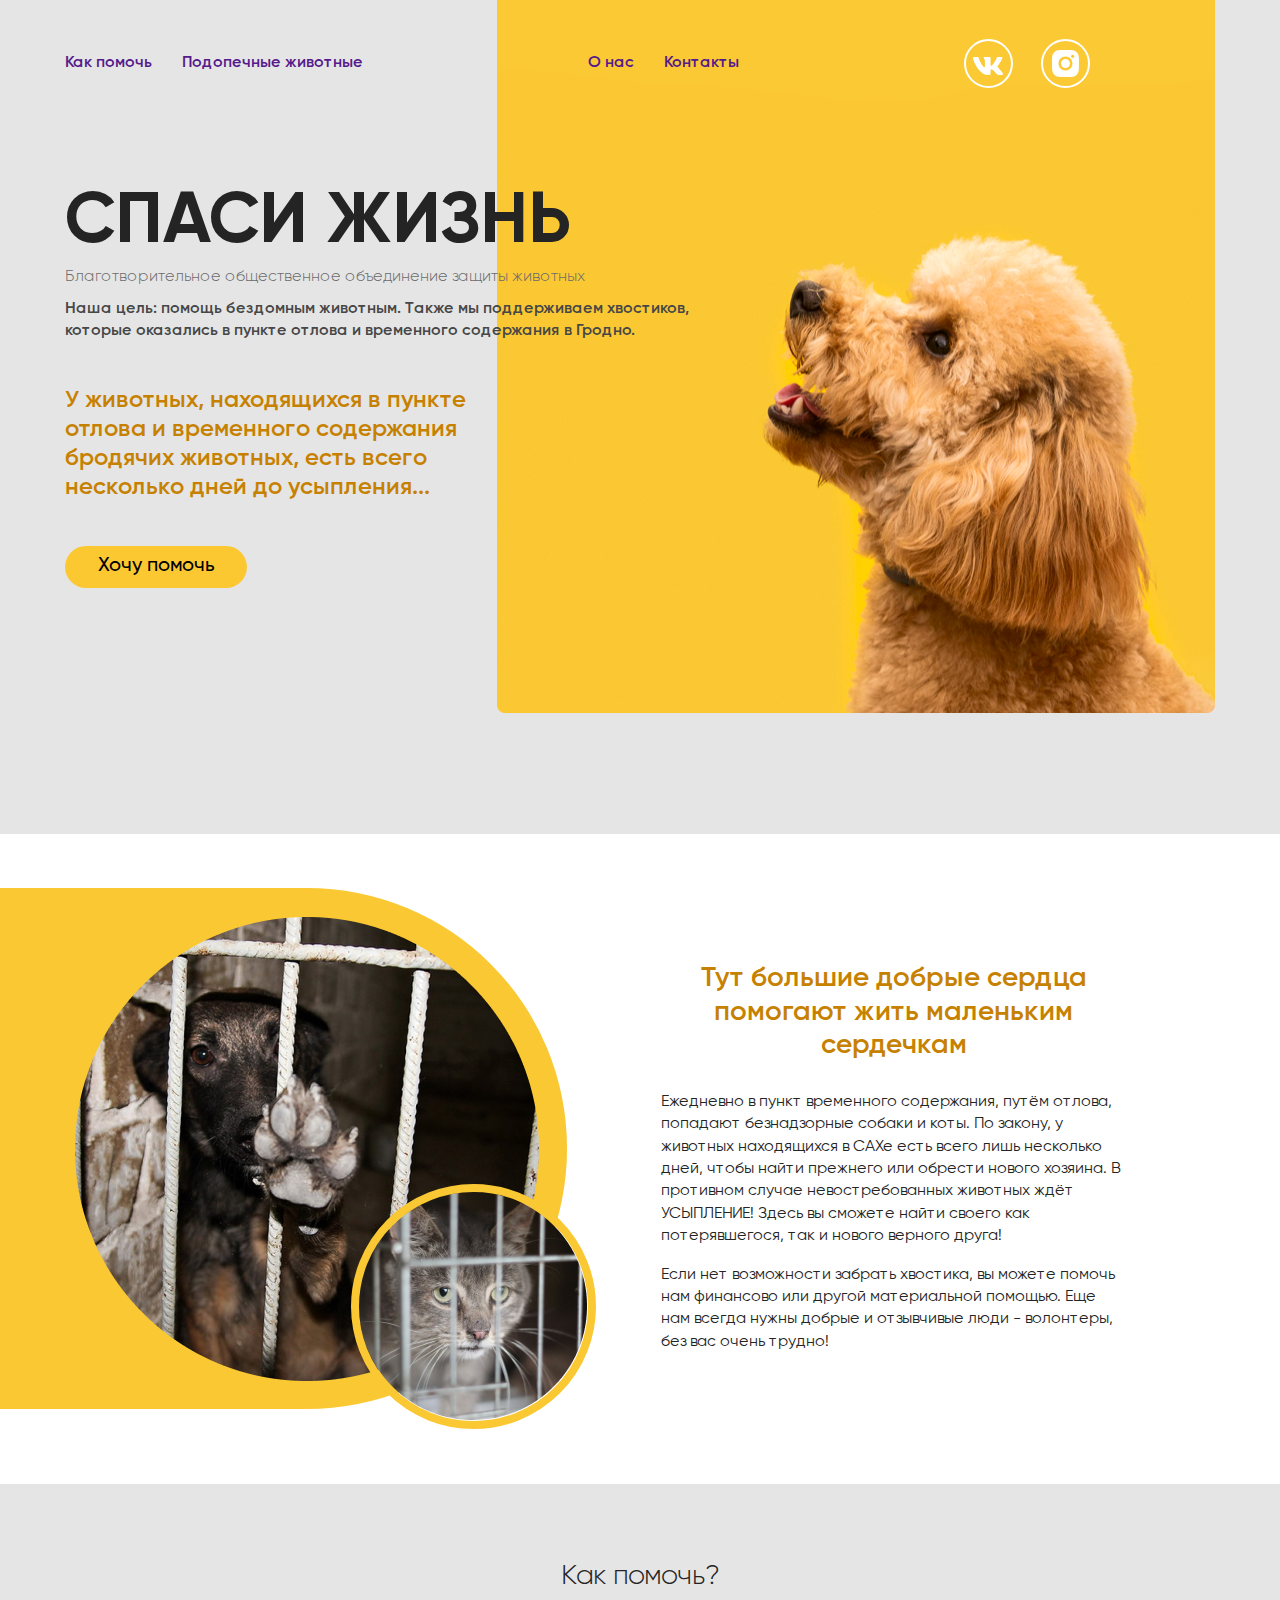
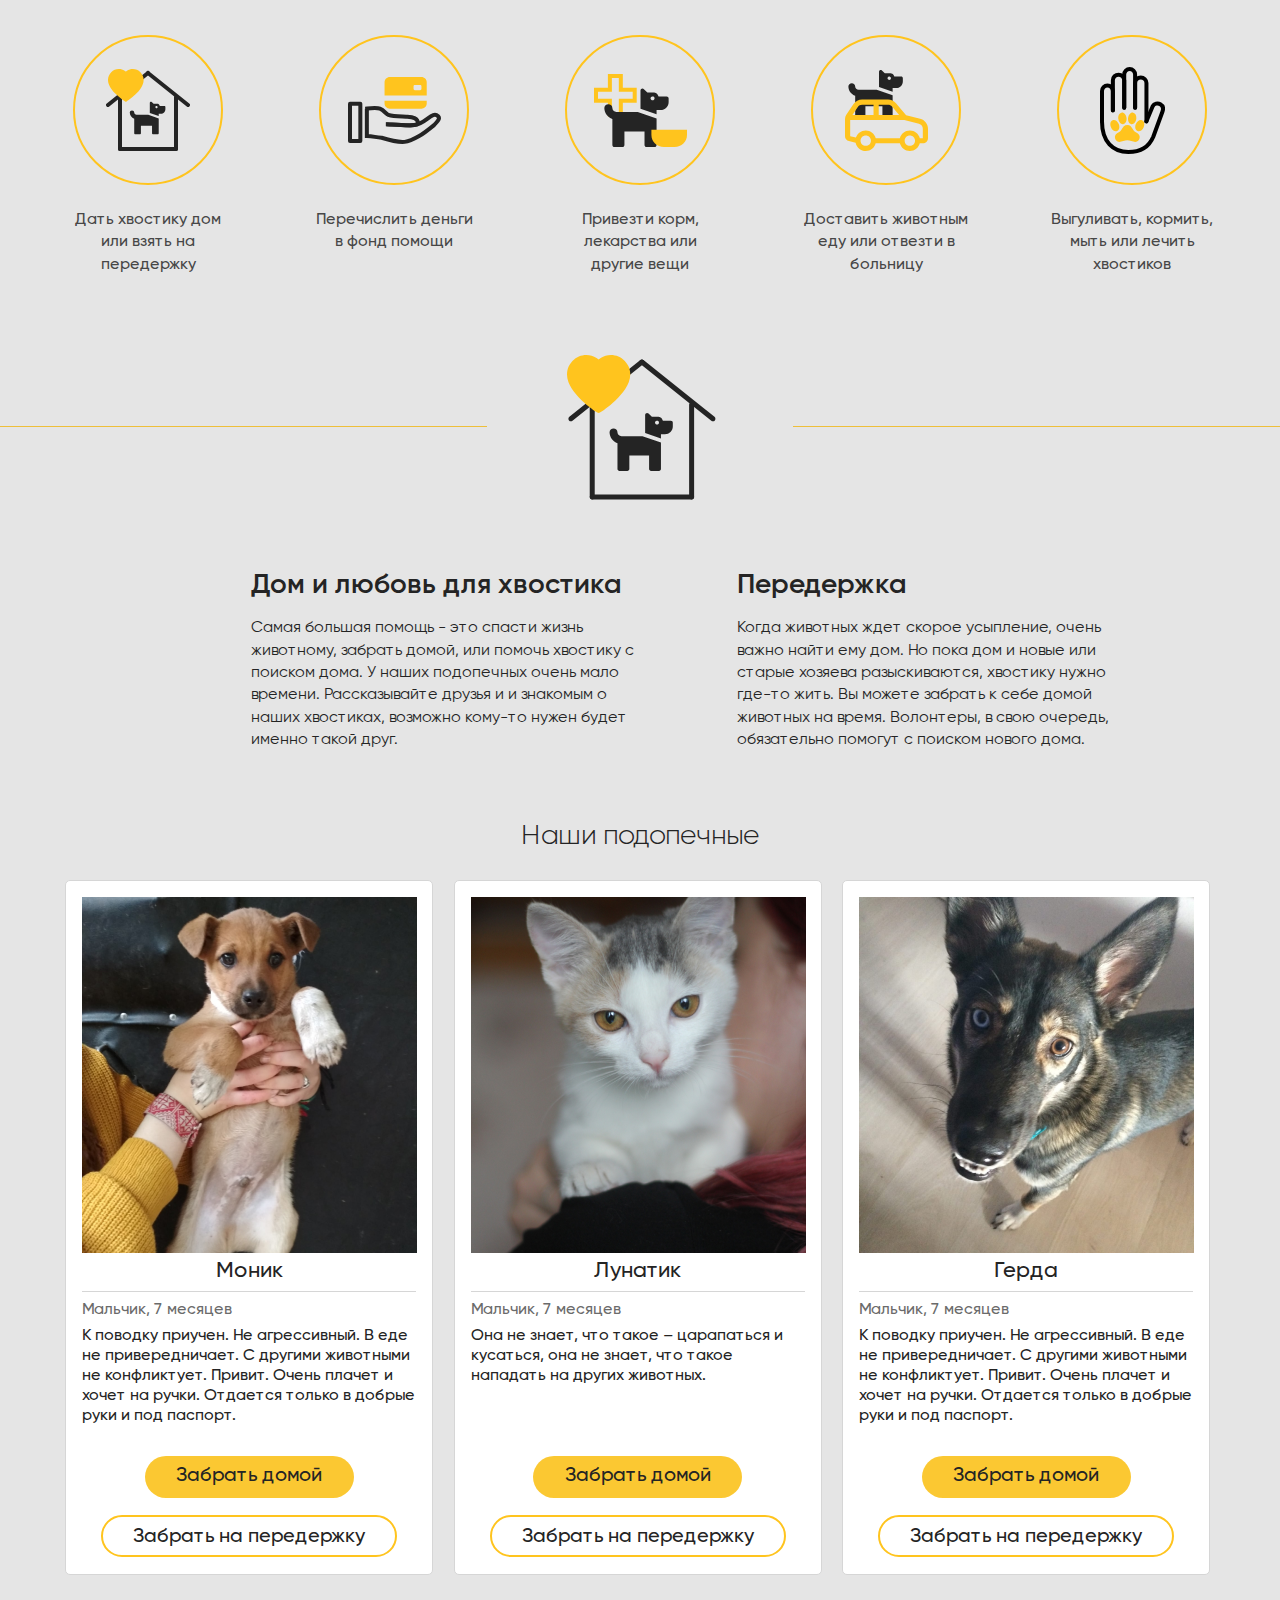
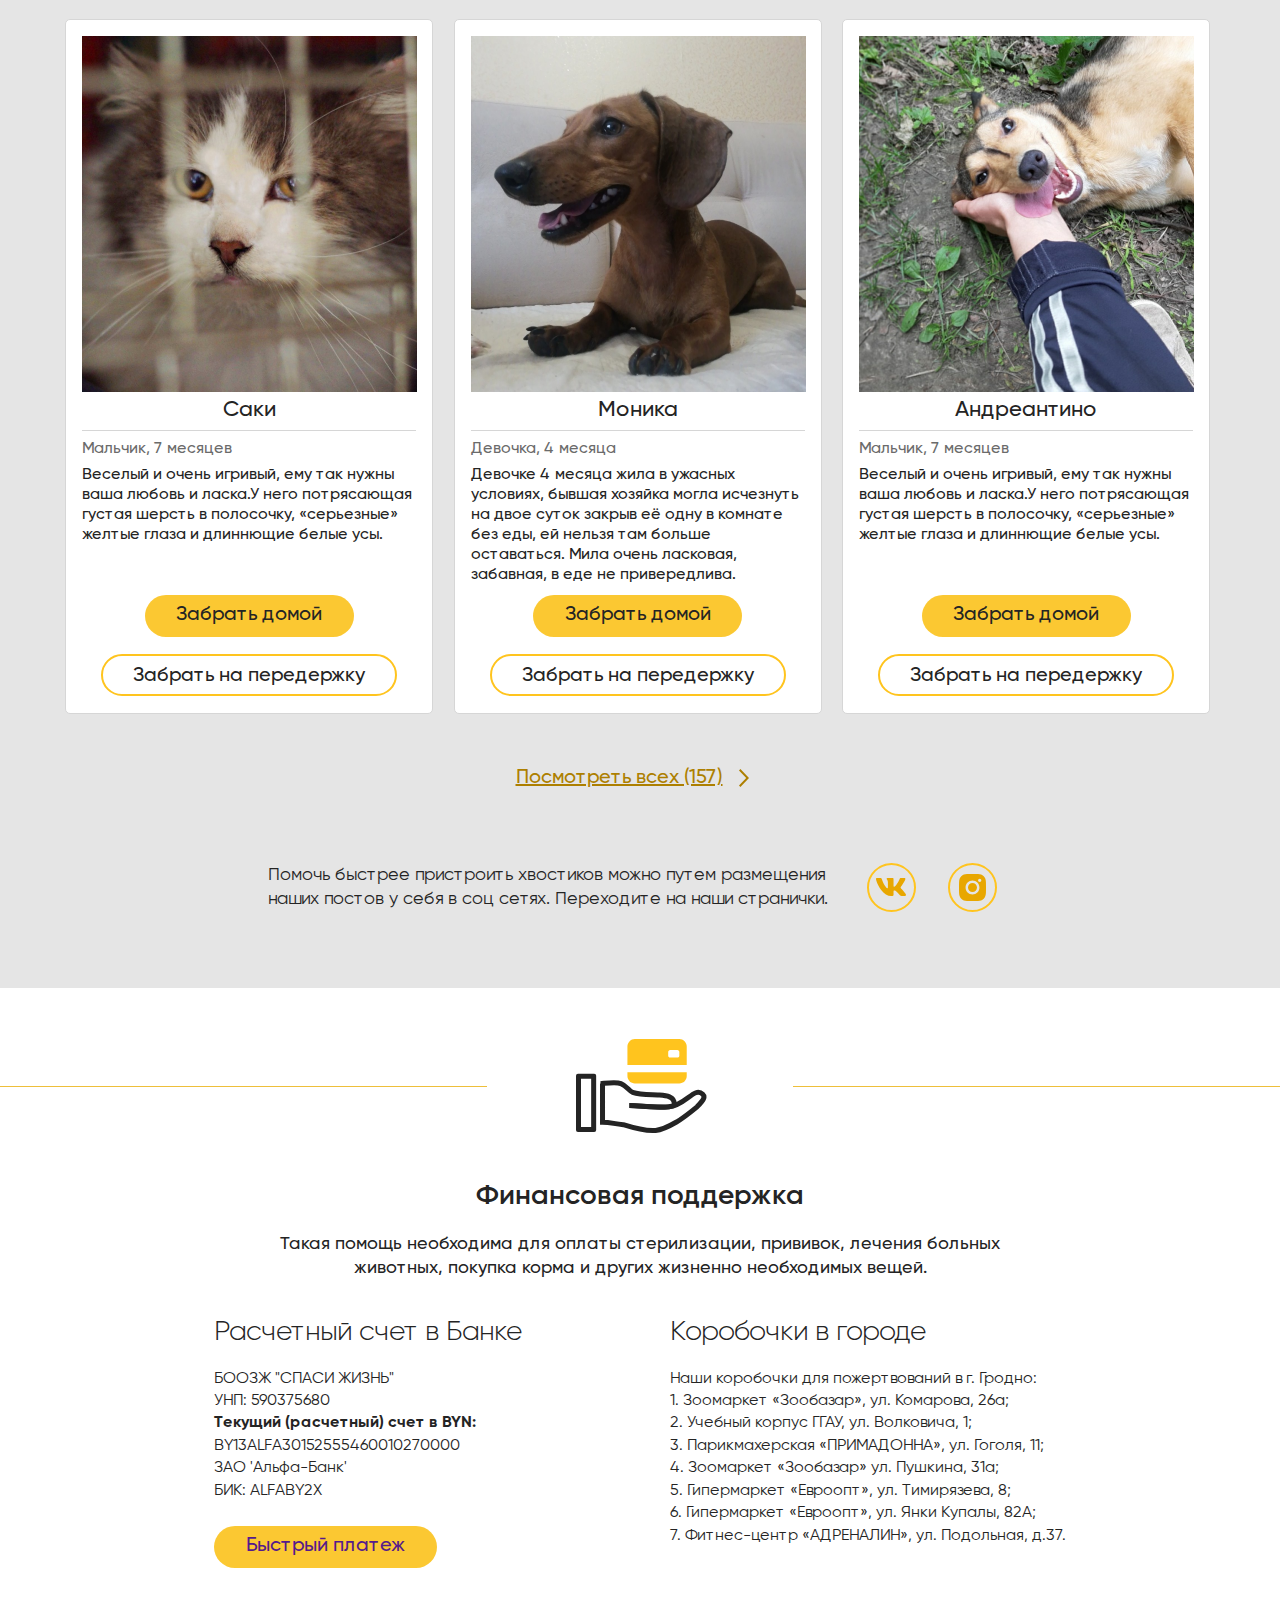
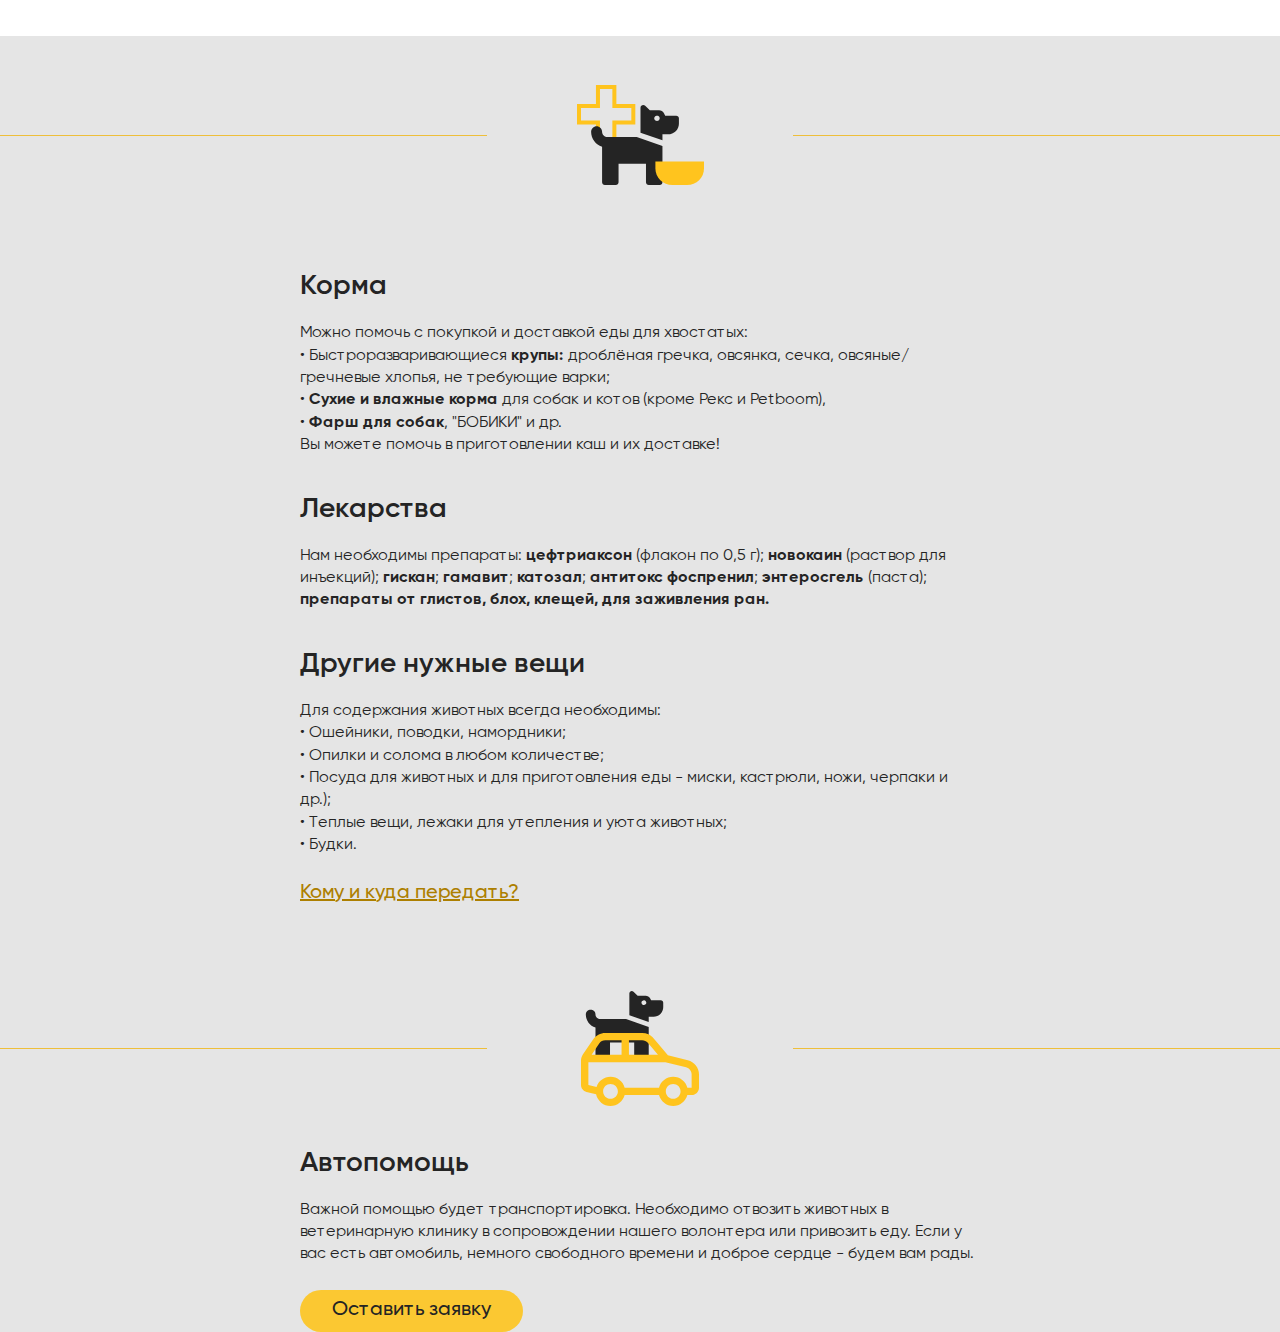
==== index.html @ abc6ea22 "add sections" ====
<!DOCTYPE html>
<html lang="en">

<head>
   <meta charset="UTF-8">
   <meta name="viewport" content="width=device-width">
   <title>document</title>
   <link rel="stylesheet" href="css/style.css">
</head>

<body>
   <div class="wrapper">
      <header class="header">
         <div class="container">
            <div class="header__body">
               <div class="header__burger">
                  <span></span>
               </div>
               <nav class="header__menu menu">
                  <ul class="menu__list">
                     <li class="menu__link"><a href="">Как помочь</a></li>
                     <li class="menu__link"><a href="">Подопечные животные</a></li>
                  </ul>
                  <ul class="menu__list-info">
                     <li class="menu__link"><a href="">О нас</a></li>
                     <li class="menu__link"><a href="">Контакты</a></li>
                  </ul>
                  <ul class="menu__list-icon">
                     <li><a class="menu__icon icon-vk" href="vk.com" alt=""><img src="img/header/vk.svg" alt=""></a>
                     </li>
                     <li><a class="menu__icon icon-in" href="instagram.com"><img src="img/header/instagram.svg"
                              alt=""></a>
                     </li>
                  </ul>
               </nav>
               <div class="header__title">СПАСИ ЖИЗНЬ</div>
               <h1>Благотворительное общественное объединение защиты животных</h1>
               <p class="header__text">Наша цель: помощь бездомным животным. Также мы поддерживаем хвостиков, которые
                  оказались в пункте отлова
                  и
                  временного содержания в Гродно. </p>
               <p class="header__text-yellow">У животных, находящихся в пункте отлова и временного содержания бродячих
                  животных, есть всего несколько
                  дней
                  до
                  усыпления...</p>
               <div class="header__button button__yellow">
                  <a href="" class="btn">Хочу помочь</a>
               </div>
            </div>
         </div>
      </header>
      <section class="description">

         <div class="discription__body">
            <div class="discription__animals">
               <div class="discription__animals-dog">
               </div>
               <div class="discription__animals-cat"></div>
            </div>
            <div class="discription__content">
               <p class="discription__title">Тут большие добрые сердца помогают жить маленьким сердечкам
               </p>
               <p class="discription__text">Ежедневно в пункт временного содержания, путём отлова, попадают безнадзорные
                  собаки и коты. По закону, у животных находящихся в САХе есть всего лишь несколько дней, чтобы найти
                  прежнего или обрести нового хозяина. В противном случае невостребованных животных ждёт УСЫПЛЕНИЕ!
                  Здесь вы сможете найти своего как потерявшегося, так и нового верного друга!
               </p>
               <br>
               <p class="discription__text">Если нет возможности забрать хвостика, вы можете помочь нам финансово или
                  другой материальной помощью. Еще нам всегда нужны добрые и отзывчивые люди - волонтеры, без вас очень
                  трудно!</p>

            </div>
         </div>
      </section>
      <section class="how-help">
         <div class="container">
            <div class="how-help__content">
               <span class="how-help__title">Как помочь?</span>
               <ul class="how-help__row">
                  <li class="how-help__item">
                     <div class="how-help__item-img">
                        <img src="img/how-help/Group1.svg" alt="">
                     </div>
                     <div class="how-help__item-text">Дать хвостику дом или взять на передержку</div>
                  </li>
                  <li class="how-help__item">
                     <div class="how-help__item-img">
                        <img src="img/how-help/Group2.svg" alt="">
                     </div>
                     <div class="how-help__item-text">Перечислить деньги в фонд помощи</div>
                  </li>
                  <li class="how-help__item">
                     <div class="how-help__item-img">
                        <img src="img/how-help/Group3.svg" alt="">
                     </div>
                     <div class="how-help__item-text">Привезти корм, лекарства или другие вещи</div>
                  </li>
                  <li class="how-help__item">
                     <div class="how-help__item-img">
                        <img src="img/how-help/Group4.svg" alt="">
                     </div>
                     <div class="how-help__item-text">Доставить животным еду или отвезти в больницу</div>
                  </li>
                  <li class="how-help__item">
                     <div class="how-help__item-img">
                        <img src="img/how-help/Group5.svg" alt="">
                     </div>
                     <div class="how-help__item-text">Выгуливать, кормить, мыть или лечить хвостиков</div>
                  </li>
               </ul>
            </div>
         </div>

      </section>
      <section class="give-home">
         <div class="give-home__title">
         </div>
         <div class="container">
            <div class="give-home__row">
               <div class="give-home__item">
                  <div class="give-home__item-title">Дом и любовь для хвостика</div>
                  <div class="give-home__item-text">Самая большая помощь - это спасти жизнь животному, забрать домой,
                     или помочь хвостику с поиском дома. У наших подопечных очень мало времени. Рассказывайте друзья и и
                     знакомым о наших хвостиках, возможно кому-то нужен будет именно такой друг.</div>
               </div>

               <div class="give-home__row">
                  <div class="give-home__item">
                     <div class="give-home__item-title">Передержка</div>
                     <div class="give-home__item-text">Когда животных ждет скорое усыпление, очень важно найти ему дом.
                        Но
                        пока дом и новые или старые хозяева разыскиваются, хвостику нужно где-то жить. Вы можете забрать
                        к
                        себе домой животных на время. Волонтеры, в свою очередь, обязательно помогут с поиском нового
                        дома.
                     </div>
                  </div>
               </div>
            </div>
            <div class="give-home__animals-title">Наши подопечные</div>
            <div class="animal">
               <div class="animal__card">
                  <div class="animal__card-wrapper">
                     <img src="img/animal/image15.png" alt="image_monik" class="animal__img">
                     <div class="animal__name">Моник</div>
                     <div class="animal__age">Мальчик, 7 месяцев</div>
                     <div class="animal__discription">К поводку приучен. Не агрессивный. В еде не привередничает. С
                        другими
                        животными не конфликтует. Привит. Очень плачет и хочет на ручки. Отдается только в добрые руки и
                        под паспорт.</div>
                     <div class="animal__button">
                        <a href="" class="animal__button-link">Забрать домой</a>
                     </div>
                     <div class="animal__button-2">
                        <a href="" class="animal__button-2-link">Забрать на передержку</a>
                     </div>
                  </div>
               </div>
               <div class="animal__card">
                  <div class="animal__card-wrapper">
                     <img src="img/animal/image16.png" alt="image_lunatik" class="animal__img">
                     <div class="animal__name">Лунатик</div>
                     <div class="animal__age">Мальчик, 7 месяцев</div>
                     <div class="animal__discription">Она не знает, что такое – царапаться и кусаться, она не знает, что
                        такое нападать на других животных.</div>
                     <div class="animal__button">
                        <a href="" class="animal__button-link">Забрать домой</a>
                     </div>
                     <div class="animal__button-2">
                        <a href="" class="animal__button-2-link">Забрать на передержку</a>
                     </div>
                  </div>
               </div>
               <div class="animal__card">
                  <div class="animal__card-wrapper">
                     <img src="img/animal/image17.png" alt="image_gerda" class="animal__img">
                     <div class="animal__name">Герда</div>
                     <div class="animal__age">Мальчик, 7 месяцев</div>
                     <div class="animal__discription">К поводку приучен. Не агрессивный. В еде не привередничает. С
                        другими
                        животными не конфликтует. Привит. Очень плачет и хочет на ручки. Отдается только в добрые руки и
                        под паспорт.</div>
                     <div class="animal__button">
                        <a href="" class="animal__button-link">Забрать домой</a>
                     </div>
                     <div class="animal__button-2">
                        <a href="" class="animal__button-2-link">Забрать на передержку</a>
                     </div>
                  </div>
               </div>
               <div class="animal__card">
                  <div class="animal__card-wrapper">
                     <img src="img/animal/image18.png" alt="image_saki" class="animal__img">
                     <div class="animal__name">Саки</div>
                     <div class="animal__age">Мальчик, 7 месяцев</div>
                     <div class="animal__discription">Веселый и очень игривый, ему так нужны ваша любовь и ласка.У него
                        потрясающая густая шерсть в полосочку, «серьезные» желтые глаза и длиннющие белые усы.</div>
                     <div class="animal__button">
                        <a href="" class="animal__button-link">Забрать домой</a>
                     </div>
                     <div class="animal__button-2">
                        <a href="" class="animal__button-2-link">Забрать на передержку</a>
                     </div>
                  </div>
               </div>
               <div class="animal__card">
                  <div class="animal__card-wrapper">
                     <img src="img/animal/image19.png" alt="image_monika" class="animal__img">
                     <div class="animal__name">Моника</div>
                     <div class="animal__age">Девочка, 4 месяца</div>
                     <div class="animal__discription">Девочке 4 месяца жила в ужасных условиях, бывшая хозяйка могла
                        исчезнуть на двое суток закрыв её одну в комнате без еды, ей нельзя там больше оставаться. Мила
                        очень ласковая, забавная, в еде не привередлива.</div>
                     <div class="animal__button">
                        <a href="" class="animal__button-link">Забрать домой</a>
                     </div>
                     <div class="animal__button-2">
                        <a href="" class="animal__button-2-link">Забрать на передержку</a>
                     </div>
                  </div>
               </div>
               <div class="animal__card">
                  <div class="animal__card-wrapper">
                     <img src="img/animal/image20.png" alt="image_adriatino" class="animal__img">
                     <div class="animal__name">Андреантино</div>
                     <div class="animal__age">Мальчик, 7 месяцев</div>
                     <div class="animal__discription">Веселый и очень игривый, ему так нужны ваша любовь и ласка.У него
                        потрясающая густая шерсть в полосочку, «серьезные» желтые глаза и длиннющие белые усы.</div>
                     <div class="animal__button">
                        <a href="" class="animal__button-link">Забрать домой</a>
                     </div>
                     <div class="animal__button-2">
                        <a href="" class="animal__button-2-link">Забрать на передержку</a>
                     </div>
                  </div>
               </div>
            </div>
            <a href="" class="give-home__show-all">Посмотреть всех (157)<img src="img/how-help/icon.svg" alt=""
                  class="give-home__swow-all__icon"></a>
            <div class="give-home__links">
               <p class="give-home__help-quickly">Помочь быстрее пристроить хвостиков можно путем размещения наших
                  постов у себя в соц сетях. Переходите на наши странички.</p>
               <ul class="give-home__list-links">
                  <li class="give-home__icon"><a href="vk.com" alt=""><img src="img/how-help/VectorVK.svg" alt=""></a>
                  </li>
                  <li class="give-home__icon"><a href="instagram.com"><img src="img/how-help/VectorIN.svg" alt=""></a>
                  </li>
               </ul>
            </div>

         </div>

      </section>
      <section class="moneyhelp">
         <div class="moneyhelp__image">
         </div>
         <div class="container">
            <p class="moneyhelp__title">Финансовая поддержка</p>
            <p class="moneyhelp__text"> Такая помощь необходима для оплаты стерилизации, прививок, лечения больных
               животных, покупка корма и других жизненно необходимых вещей.</p>
            <div class="money-help__row">
               <div class="moneyhelp__column column-money">
                  <p class="column-money__title">Расчетный счет в Банке</p>
                  <p class="column-money__text">БООЗЖ "СПАСИ ЖИЗНЬ"<br>
                     УНП: 590375680
                     <br><span>Текущий (расчетный) счет в BYN:</span>
                     <br>BY13ALFA30152555460010270000
                     <br> ЗАО 'Альфа-Банк'
                     <br>БИК: ALFABY2X
                  </p>
                  <a href="" class="column-money__button button__yellow-223 button__yellow">Быстрый платеж</a>
                  </p>
               </div>
               <div class="moneyhelp__column column-money">
                  <div class="column-money__title">Коробочки в городе</div>
                  <div class="column-money__text">Наши коробочки для пожертвований в г. Гродно:
                     <br>1. Зоомаркет «Зообазар», ул. Комарова, 26а;
                     <br>2. Учебный корпус ГГАУ, ул. Волковича, 1;
                     <br>3. Парикмахерская «ПРИМАДОННА», ул. Гоголя, 11;
                     <br>4. Зоомаркет «Зообазар» ул. Пушкина, 31а;
                     <br>5. Гипермаркет «Евроопт», ул. Тимирязева, 8;
                     <br>6. Гипермаркет «Евроопт», ул. Янки Купалы, 82А;
                     <br>7. Фитнес-центр «АДРЕНАЛИН», ул. Подольная, д.37.
                  </div>
               </div>
            </div>
         </div>
      </section>
      <section class="bring-eat">
         <div class="bring-eat__image"></div>
         <div class="container">
            <div class="bring-eat__body">
               <p class="bring-eat__title">Корма</p>
               <p class="bring-eat__text">Можно помочь с покупкой и доставкой еды для хвостатых:
                  <br>• Быстроразваривающиеся <span>крупы:</span> дроблёная гречка, овсянка, сечка, овсяные/гречневые
                  хлопья, не требующие варки;
                  <br>• <span>Сухие и влажные корма</span> для собак и котов (кроме Рекс и Petboom),
                  <br>• <span>Фарш для собак</span>, "БОБИКИ" и др.
                  <br>Вы можете помочь в приготовлении каш и их доставке!
               </p>
               <p class="bring-eat__title">Лекарства</p>
               <p class="bring-eat__text">Нам необходимы препараты: <span>цефтриаксон</span> (флакон по 0,5 г);
                  <span>новокаин</span> (раствор для инъекций); <span>гискан</span>; <span>гамавит</span>;
                  <span>катозал</span>; <span>антитокс фоспренил</span>; <span>энтеросгель</span> (паста);
                  <span>препараты
                     от глистов, блох, клещей, для заживления ран.</span>
               </p>
               <p class="bring-eat__title">Другие нужные вещи</p>
               <p class="bring-eat__text">Для содержания животных всегда необходимы:
                  <br>• Ошейники, поводки, намордники;
                  <br>• Опилки и солома в любом количестве;
                  <br>• Посуда для животных и для приготовления еды - миски, кастрюли, ножи, черпаки и др.);
                  <br>• Теплые вещи, лежаки для утепления и уюта животных;
                  <br>• Будки.
               </p>
               <a href="" class="bring-eat__link">Кому и куда передать?</a>

            </div>
         </div>
      </section>
      <section class="transport">
         <div class="transport__image"></div>
         <div class="container">
            <div class="transport__body">
               <div class="transport__title">Автопомощь</div>
               <div class="tansport__title">Важной помощью будет транспортировка. Необходимо отвозить животных в
                  ветеринарную клинику в сопровождении нашего волонтера или привозить еду. Если у вас есть автомобиль,
                  немного свободного времени и доброе сердце - будем вам рады.</div>
               <a class="transport__button button__yellow button__yellow-223">Оставить заявку</a>
            </div>
         </div>
      </section>
      <section class="volunteering">
         <div class="volunteering__image"></div>
         <div class="container">


         </div>
      </section>
   </div>


</body>

</html>
---- css/style.css ----
* {
  padding: 0;
  margin: 0;
  border: 0;
}

*,
*:before,
*:after {
  -webkit-box-sizing: border-box;
  box-sizing: border-box;
}

:focus,
:active {
  outline: none;
}

a:focus,
a:active {
  outline: none;
}

nav,
footer,
header,
aside {
  display: block;
}

html,
body {
  height: 100%;
  width: 100%;
  font-size: 100%;
  line-height: 1;
  font-size: 14px;
  -ms-text-size-adjust: 100%;
  -moz-text-size-adjust: 100%;
  -webkit-text-size-adjust: 100%;
}

input,
button,
textarea {
  font-family: inherit;
}

input::-ms-clear {
  display: none;
}

button {
  cursor: pointer;
}

button::-moz-focus-inner {
  padding: 0;
  border: 0;
}

a,
a:visited {
  text-decoration: none;
}

a:hover {
  text-decoration: none;
}

ul li {
  list-style: none;
}

img {
  vertical-align: top;
}

h1,
h2,
h3,
h4,
h5,
h6 {
  font-size: inherit;
  font-weight: 400;
}

/*--------------------*/
@font-face {
  font-family: "Gilroy";
  src: url("../fonts/Gilroy-Light.eot");
  src: local("Gilroy Light"), local("Gilroy-Light"), url("../fonts/Gilroy-Light.eot?#iefix") format("embedded-opentype"), url("../fonts/Gilroy-Light.woff2") format("woff2"), url("../fonts/Gilroy-Light.woff") format("woff"), url("../fonts/Gilroy-Light.ttf") format("truetype");
  font-weight: 300;
  font-style: normal;
}

@font-face {
  font-family: "Gilroy";
  src: url("../fonts/Gilroy-Regular.eot");
  src: local("Gilroy Regular"), local("Gilroy-Regular"), url("../fonts/Gilroy-Regular.eot?#iefix") format("embedded-opentype"), url("../fonts/Gilroy-Regular.woff2") format("woff2"), url("../fonts/Gilroy-Regular.woff") format("woff"), url("../fonts/Gilroy-Regular.ttf") format("truetype");
  font-weight: normal;
  font-style: normal;
}

@font-face {
  font-family: "Gilroy";
  src: url("../fonts/Gilroy-Medium.eot");
  src: local("Gilroy Medium"), local("Gilroy-Medium"), url("../fonts/Gilroy-Medium.eot?#iefix") format("embedded-opentype"), url("../fonts/Gilroy-Medium.woff2") format("woff2"), url("../fonts/Gilroy-Medium.woff") format("woff"), url("../fonts/Gilroy-Medium.ttf") format("truetype");
  font-weight: 500;
  font-style: normal;
}

@font-face {
  font-family: "Gilroy";
  src: url("../fonts/Gilroy-Semibold.eot");
  src: local("Gilroy Semibold"), local("Gilroy-Semibold"), url("../fonts/Gilroy-Semibold.eot?#iefix") format("embedded-opentype"), url("../fonts/Gilroy-Semibold.woff2") format("woff2"), url("../fonts/Gilroy-Semibold.woff") format("woff"), url("../fonts/Gilroy-Semibold.ttf") format("truetype");
  font-weight: 600;
  font-style: normal;
}

@font-face {
  font-family: "Gilroy";
  src: url("../fonts/Gilroy-Bold.eot");
  src: local("Gilroy Bold"), local("Gilroy-Bold"), url("../fonts/Gilroy-Bold.eot?#iefix") format("embedded-opentype"), url("../fonts/Gilroy-Bold.woff2") format("woff2"), url("../fonts/Gilroy-Bold.woff") format("woff"), url("../fonts/Gilroy-Bold.ttf") format("truetype");
  font-weight: bold;
  font-style: normal;
}

/*-------*/
body {
  font-family: "Gilroy";
  font-weight: normal;
  font-style: normal;
  color: #242424;
  font-size: 16px;
}

.wrapper {
  max-width: 1920px;
  margin: 0 auto;
}

.header {
  background: #e5e5e5;
}

.header__body {
  background: url(../img/header/dog.png) top right no-repeat;
  min-height: 834px;
}

.container {
  max-width: 1150px;
  margin: 0 auto;
}

.header__menu {
  display: -webkit-box;
  display: -ms-flexbox;
  display: flex;
  -webkit-box-pack: justify;
      -ms-flex-pack: justify;
          justify-content: space-between;
  font-weight: 600;
  font-size: 16px;
  line-height: 19px;
}

.menu__list {
  display: -webkit-box;
  display: -ms-flexbox;
  display: flex;
}

.menu__link {
  margin: 54px 30px 0 0;
}

.menu__list-info {
  display: -webkit-box;
  display: -ms-flexbox;
  display: flex;
}

.menu__list-icon {
  display: -webkit-box;
  display: -ms-flexbox;
  display: flex;
  margin: 0 97px 0 0;
}

.menu__icon {
  display: block;
  width: 49px;
  height: 49px;
  border: 2px solid #fff;
  border-radius: 50%;
  margin: 39px 28px 0 0;
  position: relative;
}

.icon-vk img {
  position: absolute;
  bottom: 11px;
  right: 8px;
}

.icon-in img {
  position: absolute;
  bottom: 9px;
  left: 9px;
}

.header__title {
  font-weight: bold;
  font-size: 72px;
  line-height: 87px;
  margin: 91px 0 2px 0;
}

.button__yellow {
  background: #fbc832;
  border-radius: 58px;
  width: 182px;
  height: 42px;
  text-align: center;
}

.btn {
  font-weight: 500;
  font-size: 20px;
  line-height: 40px;
  color: #000;
}

.header__icon {
  border-radius: 50%;
  border: 2px solid #ffffff;
  display: block;
}

h1 {
  color: #6b6b6b;
  font-weight: 300;
  font-size: 16px;
  line-height: 18px;
}

.header__text {
  margin: 12px 0 0 0;
  font-weight: 600;
  color: #474747;
  line-height: 140%;
  max-width: 659px;
}

.header__text-yellow {
  margin: 43px 0 44px 0;
  font-weight: 600;
  font-size: 24px;
  line-height: 29px;
  color: #c78100;
  max-width: 428px;
}

.discription__body {
  display: -webkit-box;
  display: -ms-flexbox;
  display: flex;
}

.discription__animals {
  background: #fac832;
  height: 521px;
  width: 44.27%;
  border-radius: 0 260px 260px 0;
  position: relative;
  margin: 54px 0 75px 0;
}

.discription__animals-dog {
  width: 100%;
  height: 100%;
  background: url(../img/discription/Ellipse.png) center right no-repeat;
  position: relative;
  right: 28px;
}

.discription__animals-cat {
  width: 245px;
  height: 245px;
  border-radius: 50%;
  border: #fac832 solid 8px;
  background: url(../img/discription/Ellipse39.png) no-repeat;
  position: absolute;
  bottom: -20px;
  right: -29px;
}

.discription__content {
  width: 466px;
  margin: 0 0 0 94px;
  -webkit-box-sizing: border-box;
          box-sizing: border-box;
}

.discription__title {
  margin: 128px 0 28px 0;
  font-weight: 600;
  font-size: 28px;
  line-height: 120%;
  color: #c78100;
  text-align: center;
}

.discription__text {
  line-height: 140%;
}

.how-help {
  background: #e5e5e5;
}

.how-help__content {
  text-align: center;
}

.how-help__title {
  display: block;
  padding: 80px 0 47px 0;
  font-weight: 300;
  font-size: 28px;
  line-height: 24px;
}

.how-help__row {
  display: -webkit-box;
  display: -ms-flexbox;
  display: flex;
  -webkit-box-pack: justify;
      -ms-flex-pack: justify;
          justify-content: space-between;
  padding: 0 0 79px 0;
}

.how-help__item-img {
  border: 2px solid #ffc41e;
  width: 150px;
  height: 150px;
  border-radius: 50%;
  display: -webkit-box;
  display: -ms-flexbox;
  display: flex;
  -webkit-box-align: center;
      -ms-flex-align: center;
          align-items: center;
  -webkit-box-pack: center;
      -ms-flex-pack: center;
          justify-content: center;
  margin: 0 auto;
}

.how-help__item-text {
  width: 166px;
  font-weight: 500;
  font-size: 16px;
  line-height: 140%;
  text-align: center;
  color: #474747;
  margin: 24px 0 0 0;
}

.give-home {
  background: #e5e5e5;
}

.give-home__title {
  background: url(../img/home/Frame61.svg) top center no-repeat;
  margin: 0 auto;
  min-height: 150px;
}

.give-home__row {
  display: -webkit-box;
  display: -ms-flexbox;
  display: flex;
  -webkit-box-pack: center;
      -ms-flex-pack: center;
          justify-content: center;
}

.give-home__item {
  width: 389px;
  margin: 0 0 0 97px;
}

.give-home__item-title {
  font-weight: 600;
  font-size: 28px;
  line-height: 24px;
  margin: 68px 0 20px 0;
}

.give-home__item-text {
  font-size: 16px;
  line-height: 140%;
}

.give-home__animals-title {
  font-weight: 300;
  font-size: 28px;
  line-height: 24px;
  -webkit-box-align: center;
      -ms-flex-align: center;
          align-items: center;
  text-align: center;
  margin: 72px 0 32px 0;
}

.animal__card {
  width: 368px;
  height: 695px;
  background: #fff;
  border-radius: 5px;
  border: 1px solid #d6d6d6;
  margin: 0 0 44px 0;
}

.animal__card-wrapper {
  margin: 16px;
}

.animal__name {
  font-weight: 500;
  font-size: 22px;
  line-height: 20px;
  padding: 8px 0 10px 0;
  -webkit-box-align: center;
      -ms-flex-align: center;
          align-items: center;
  text-align: center;
  border-bottom: 1px solid #d6d6d6;
}

.animal__age {
  font-weight: 500;
  line-height: 20px;
  color: #6b6b6b;
  padding: 8px 0 6px 0;
}

.animal__discription {
  font-weight: 500;
  line-height: 20px;
  height: 130px;
}

.animal__button {
  width: 209px;
  height: 42px;
  background: #fbc832;
  border-radius: 58px;
  text-align: center;
  margin: 0 auto;
}

.animal__button-link {
  font-weight: 500;
  font-size: 20px;
  line-height: 40px;
  color: #242424;
}

.animal__button-2 {
  margin: 17px auto 0;
  width: 296px;
  height: 42px;
  border: 2px solid #ffc41e;
  border-radius: 58px;
  text-align: center;
}

.animal__button-2-link {
  font-weight: 500;
  font-size: 20px;
  line-height: 40px;
  color: #242424;
}

.animal {
  display: -webkit-box;
  display: -ms-flexbox;
  display: flex;
  -ms-flex-wrap: wrap;
      flex-wrap: wrap;
  max-width: 1145px;
  -webkit-box-pack: justify;
      -ms-flex-pack: justify;
          justify-content: space-between;
}

.give-home__show-all {
  display: block;
  font-weight: 500;
  font-size: 20px;
  line-height: 40px;
  color: #ad7f00;
  -webkit-box-align: center;
      -ms-flex-align: center;
          align-items: center;
  -webkit-text-decoration-line: underline;
          text-decoration-line: underline;
  align-items: center;
  text-align: center;
}

.give-home__swow-all__icon {
  padding: 11px 16px 0;
}

.give-home__links {
  padding: 65px 0 76px 0;
  display: -webkit-box;
  display: -ms-flexbox;
  display: flex;
  -webkit-box-pack: center;
      -ms-flex-pack: center;
          justify-content: center;
}

.give-home__help-quickly {
  font-size: 18px;
  line-height: 24px;
  max-width: 583px;
}

.give-home__list-links {
  display: -webkit-box;
  display: -ms-flexbox;
  display: flex;
}

.give-home__icon {
  border: 2px solid #ffc41e;
  -webkit-box-sizing: border-box;
          box-sizing: border-box;
  border-radius: 50%;
  width: 49px;
  height: 49px;
  display: -webkit-box;
  display: -ms-flexbox;
  display: flex;
  -webkit-box-pack: center;
      -ms-flex-pack: center;
          justify-content: center;
  -webkit-box-align: center;
      -ms-flex-align: center;
          align-items: center;
  margin: 0 16px;
}

.moneyhelp__image {
  background: url(../img/manihelp/headicon.svg) center no-repeat;
  margin: 0 auto;
  min-height: 196px;
}

.moneyhelp__title {
  font-style: normal;
  font-weight: 600;
  font-size: 28px;
  line-height: 24px;
  -webkit-box-align: center;
      -ms-flex-align: center;
          align-items: center;
  text-align: center;
}

.moneyhelp__text {
  margin: 0 auto;
  padding: 24px 0 40px 0;
  font-weight: 500;
  font-size: 18px;
  line-height: 24px;
  max-width: 758px;
  -webkit-box-align: center;
      -ms-flex-align: center;
          align-items: center;
  text-align: center;
}

.money-help__row {
  display: -webkit-box;
  display: -ms-flexbox;
  display: flex;
  -webkit-box-pack: space-evenly;
      -ms-flex-pack: space-evenly;
          justify-content: space-evenly;
  padding: 0 0 68px 0;
}

.column-money__title {
  font-weight: 300;
  font-size: 28px;
  line-height: 24px;
  padding: 0 0 24px 0;
}

.column-money__text {
  font-size: 16px;
  line-height: 140%;
}

.column-money__text span {
  font-weight: 700;
}

.column-money__button {
  margin: 24px 0 0 0;
}

.button__yellow-223 {
  width: 223px;
  height: 42px;
  display: inline-block;
  font-weight: 500;
  font-size: 20px;
  line-height: 40px;
}

.bring-eat {
  background: #e5e5e5;
}

.bring-eat__body {
  margin: 0 auto;
  max-width: 680px;
}

.bring-eat__image {
  height: 198px;
  background: url(../img/bring-eat/Frame89.svg) center no-repeat;
}

.bring-eat__title {
  font-weight: 600;
  font-size: 28px;
  line-height: 24px;
  margin: 40px 0 0 0;
}

.bring-eat__text {
  font-size: 16px;
  line-height: 140%;
  padding: 24px 0 0 0;
}

.bring-eat__text span {
  font-weight: 700;
}

.bring-eat__link {
  margin: 16px 0 32px 0;
  font-weight: 500;
  font-size: 20px;
  line-height: 40px;
  text-decoration: underline;
  color: #ad7f00;
  display: inline-block;
}

.transport {
  background: #e5e5e5;
}

.transport__image {
  height: 206px;
  margin: 0 auto;
  background: url(../img/transport/Group27.svg) center no-repeat;
}

.transport__body {
  max-width: 680px;
  margin: 0 auto;
}

.transport__title {
  font-weight: 600;
  font-size: 28px;
  line-height: 24px;
}

.tansport__title {
  font-size: 16px;
  line-height: 140%;
  margin: 24px 0;
}
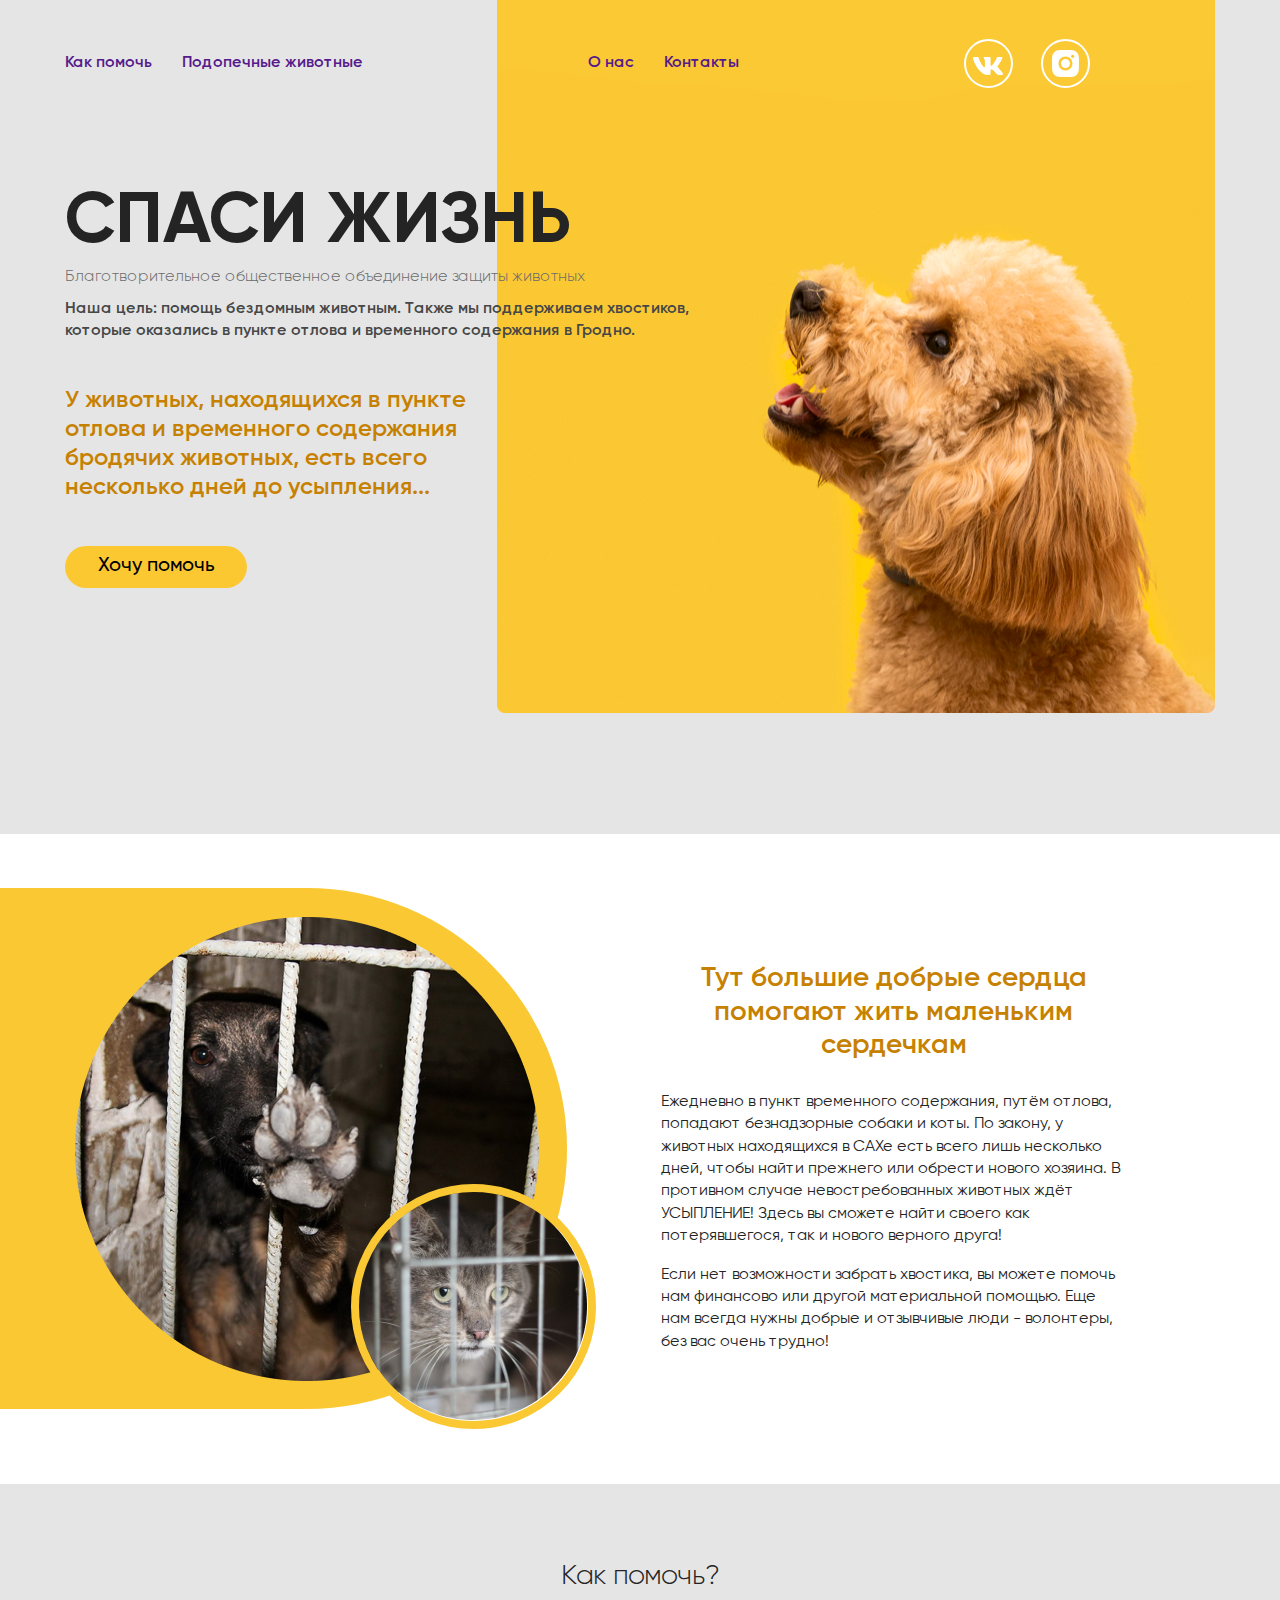
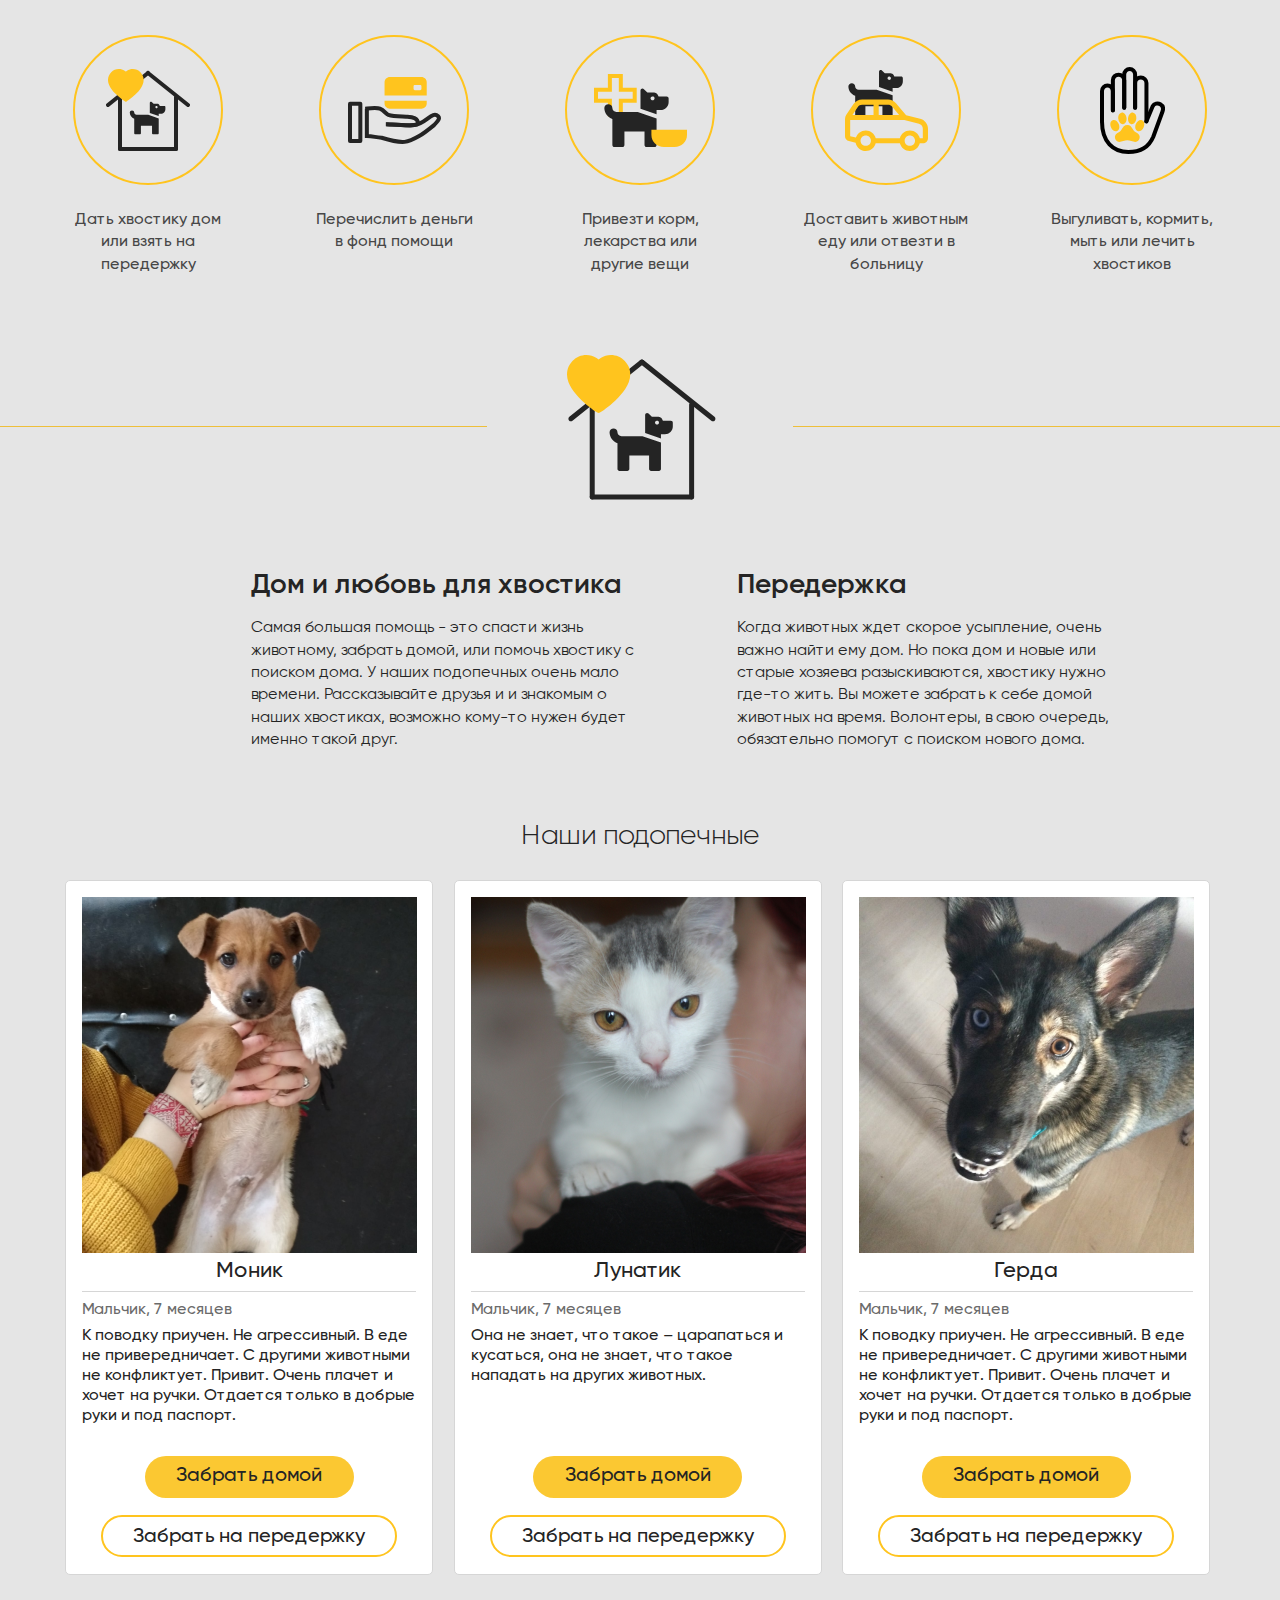
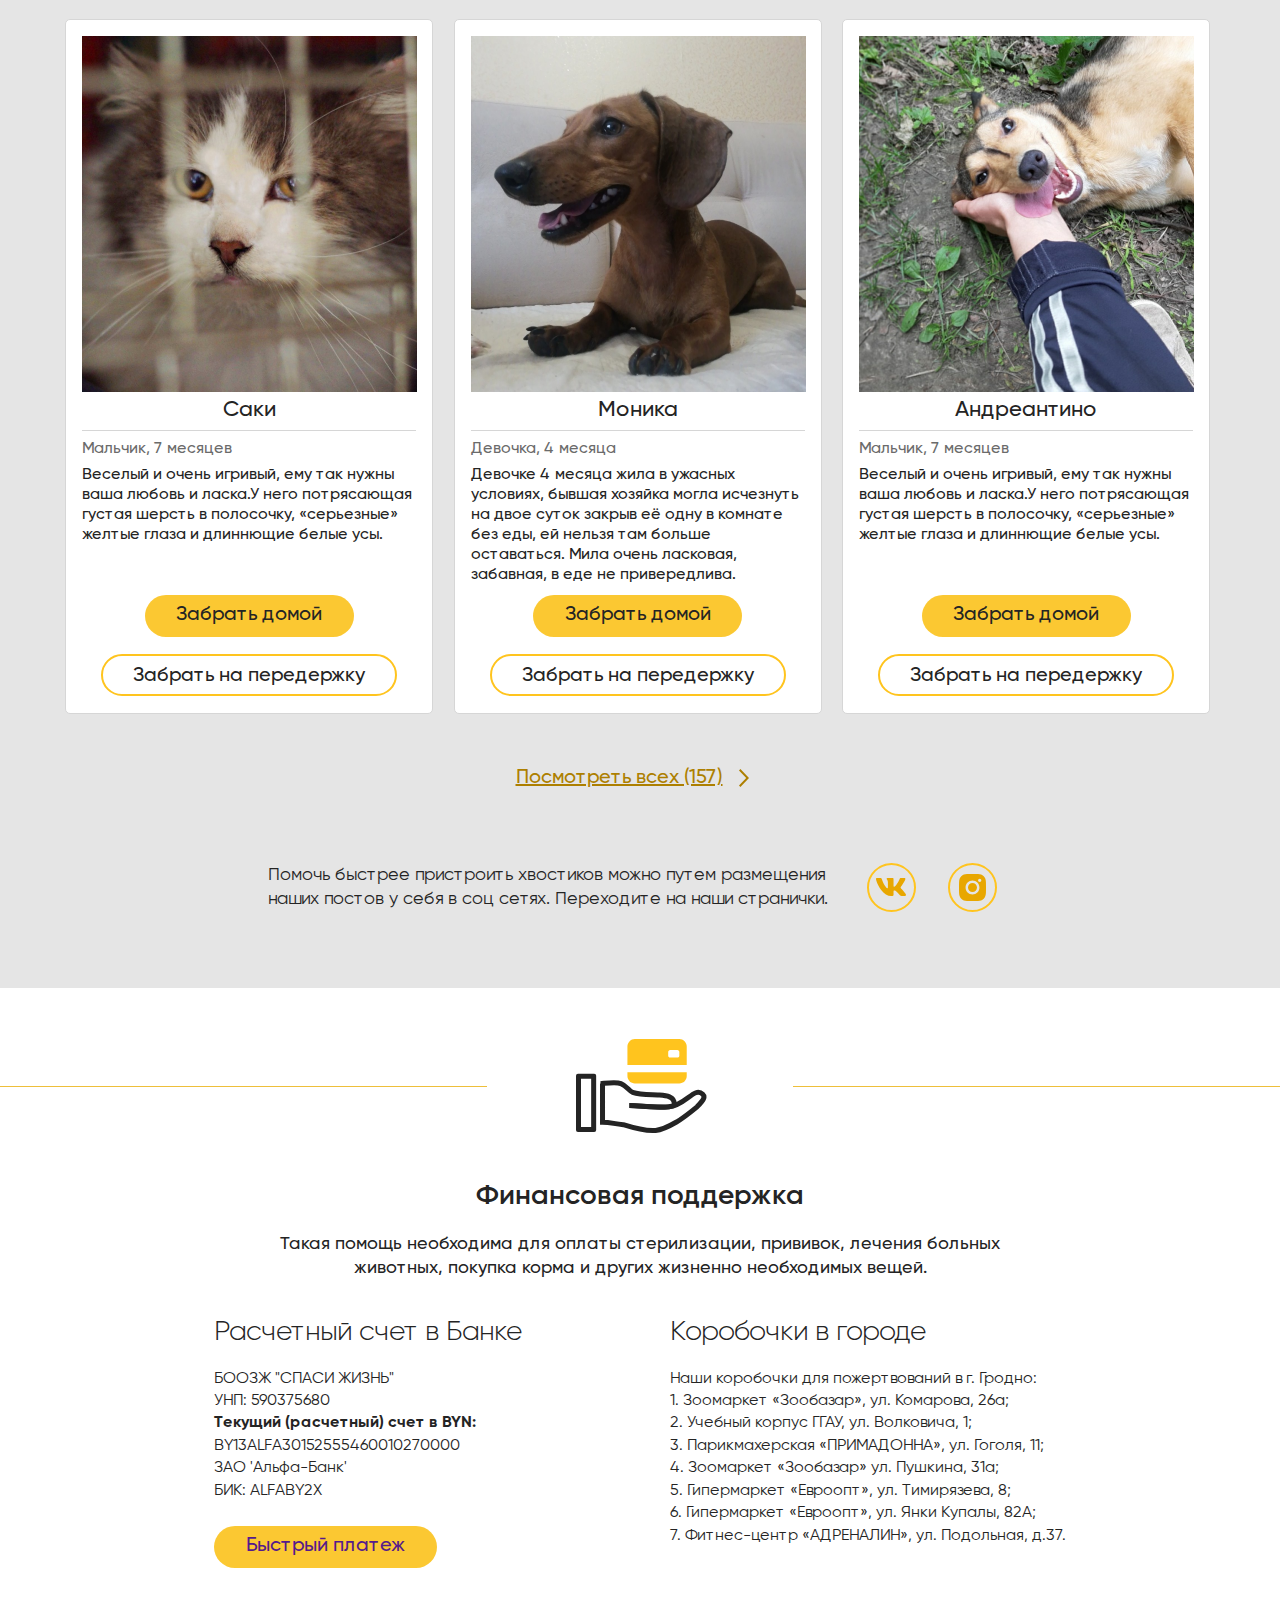
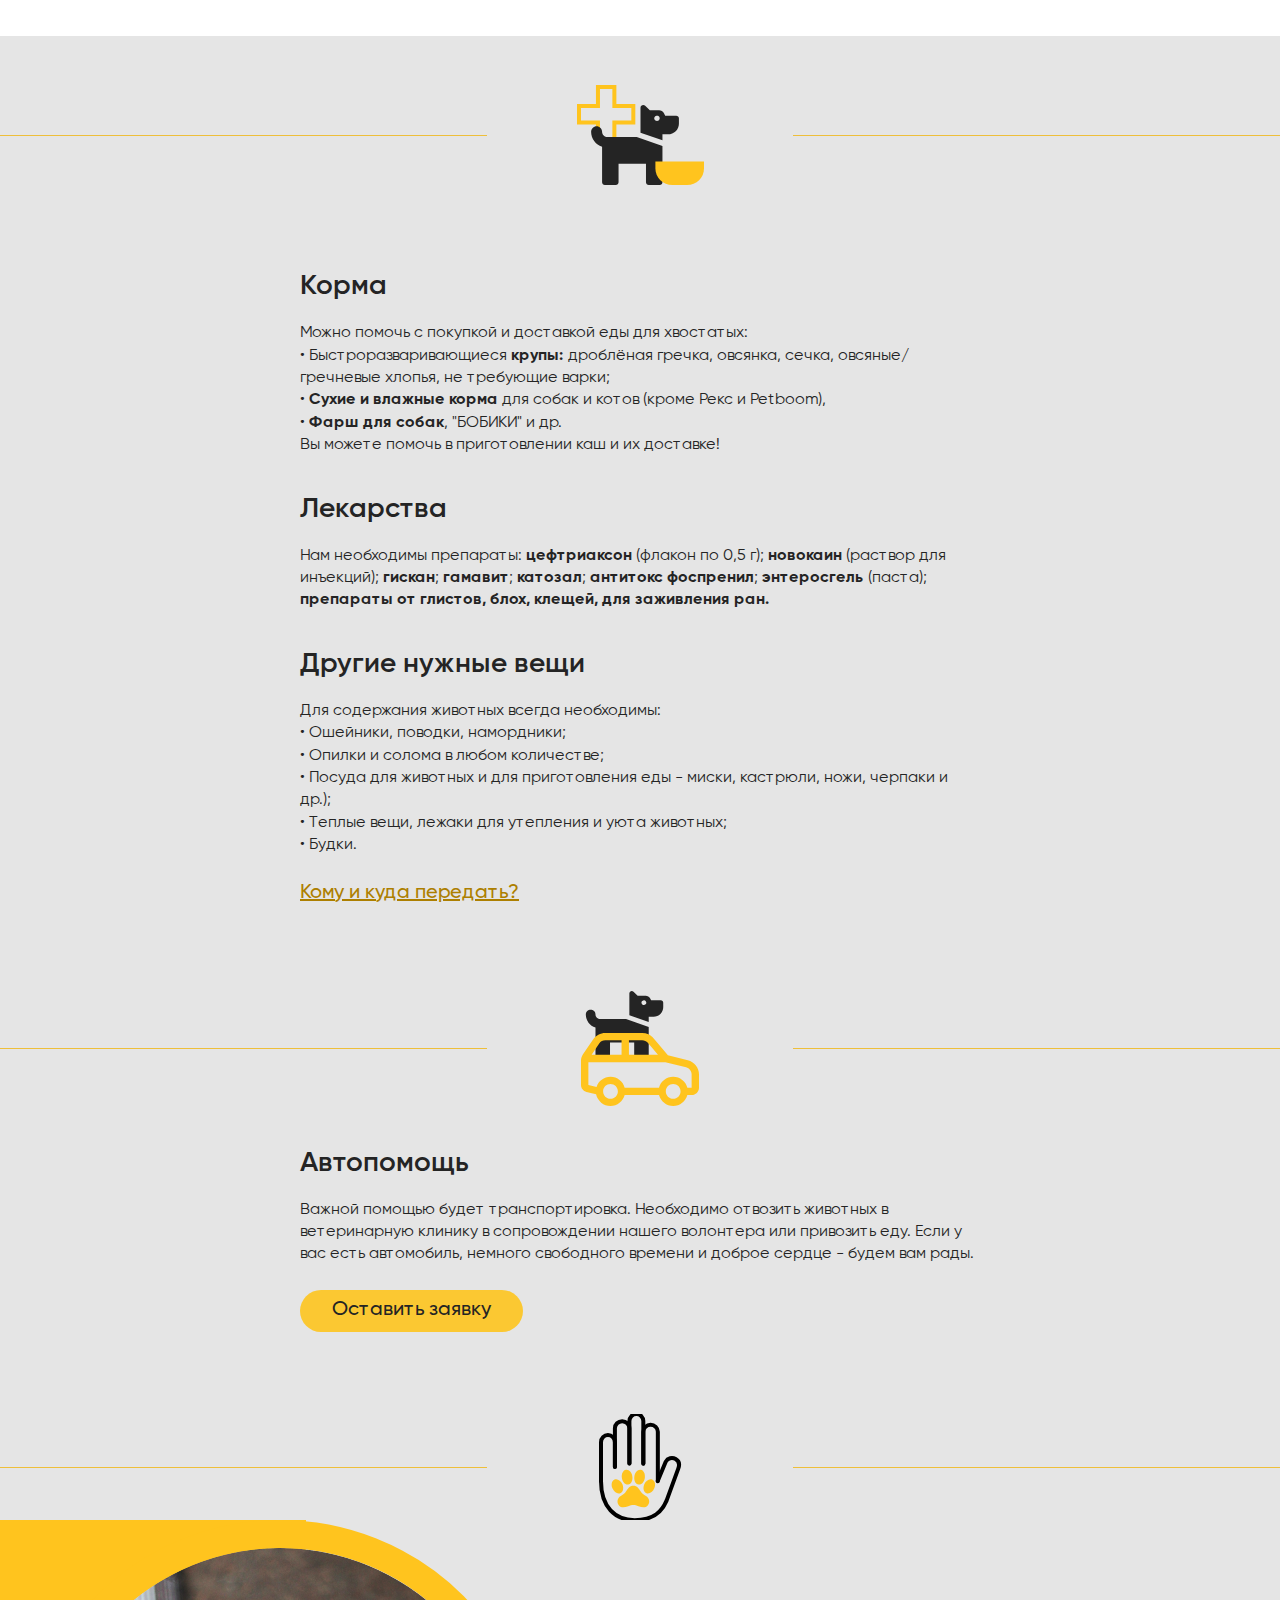
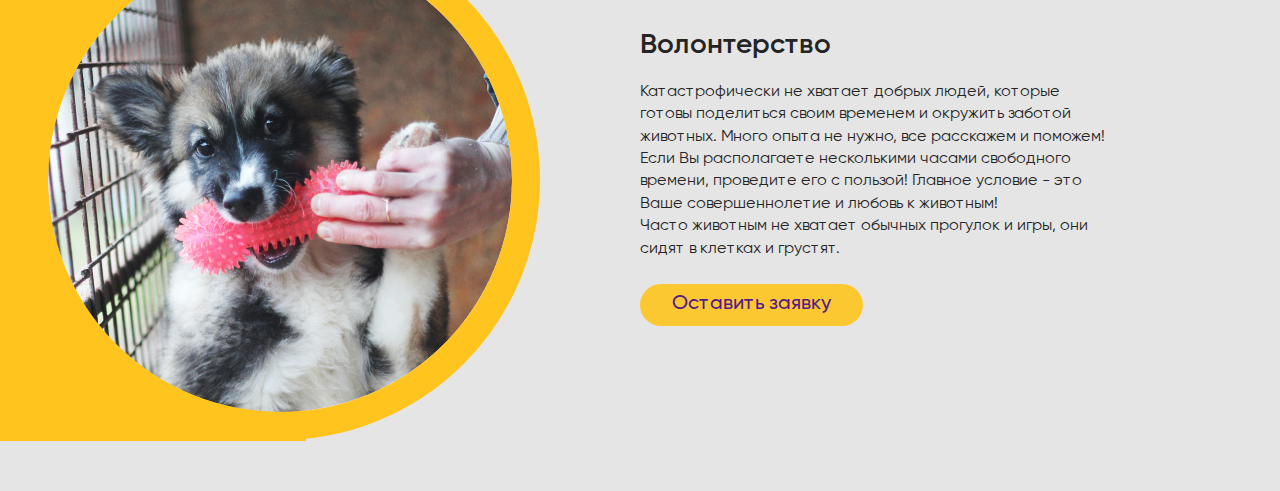
==== commit 0aa85679: "add volunteering" ====
--- a/index.html
+++ b/index.html
@@ -50,30 +50,28 @@
             </div>
          </div>
       </header>
+
       <section class="description">
-
-         <div class="discription__body">
-            <div class="discription__animals">
-               <div class="discription__animals-dog">
-               </div>
-               <div class="discription__animals-cat"></div>
-            </div>
-            <div class="discription__content">
-               <p class="discription__title">Тут большие добрые сердца помогают жить маленьким сердечкам
-               </p>
-               <p class="discription__text">Ежедневно в пункт временного содержания, путём отлова, попадают безнадзорные
-                  собаки и коты. По закону, у животных находящихся в САХе есть всего лишь несколько дней, чтобы найти
-                  прежнего или обрести нового хозяина. В противном случае невостребованных животных ждёт УСЫПЛЕНИЕ!
-                  Здесь вы сможете найти своего как потерявшегося, так и нового верного друга!
-               </p>
-               <br>
-               <p class="discription__text">Если нет возможности забрать хвостика, вы можете помочь нам финансово или
-                  другой материальной помощью. Еще нам всегда нужны добрые и отзывчивые люди - волонтеры, без вас очень
-                  трудно!</p>
-
-            </div>
-         </div>
-      </section>
+         <div class="discription__animals">
+            <div class="discription__animals-dog">
+            </div>
+            <div class="discription__animals-cat"></div>
+         </div>
+         <div class="discription__content">
+            <p class="discription__title">Тут большие добрые сердца помогают жить маленьким сердечкам
+            </p>
+            <p class="discription__text">Ежедневно в пункт временного содержания, путём отлова, попадают безнадзорные
+               собаки и коты. По закону, у животных находящихся в САХе есть всего лишь несколько дней, чтобы найти
+               прежнего или обрести нового хозяина. В противном случае невостребованных животных ждёт УСЫПЛЕНИЕ!
+               Здесь вы сможете найти своего как потерявшегося, так и нового верного друга!
+            </p>
+            <br>
+            <p class="discription__text">Если нет возможности забрать хвостика, вы можете помочь нам финансово или
+               другой материальной помощью. Еще нам всегда нужны добрые и отзывчивые люди - волонтеры, без вас очень
+               трудно!</p>
+         </div>
+      </section>
+
       <section class="how-help">
          <div class="container">
             <div class="how-help__content">
@@ -249,10 +247,9 @@
                   </li>
                </ul>
             </div>
-
-         </div>
-
-      </section>
+         </div>
+      </section>
+
       <section class="moneyhelp">
          <div class="moneyhelp__image">
          </div>
@@ -288,6 +285,7 @@
             </div>
          </div>
       </section>
+
       <section class="bring-eat">
          <div class="bring-eat__image"></div>
          <div class="container">
@@ -320,6 +318,7 @@
             </div>
          </div>
       </section>
+
       <section class="transport">
          <div class="transport__image"></div>
          <div class="container">
@@ -332,13 +331,29 @@
             </div>
          </div>
       </section>
+
       <section class="volunteering">
          <div class="volunteering__image"></div>
-         <div class="container">
-
-
-         </div>
-      </section>
+         <div class="volunteering__body">
+            <div class="volunteering__column">
+               <div class="volunteering__square"></div>
+               <img src="/img/volunteering/Ellipse27.png" alt="" class="volunteering__img">
+            </div>
+            <div class="volunteering__column">
+               <p class="volunteering__title">Волонтерство</p>
+               <p class="volunteering__text">Катастрофически не хватает добрых людей, которые готовы поделиться своим
+                  временем и окружить заботой животных. Много опыта не нужно, все расскажем и поможем! Если Вы
+                  располагаете несколькими часами свободного времени, проведите его с пользой! Главное условие - это
+                  Ваше совершеннолетие и любовь к животным!
+               <p class="volunteering__text">Часто животным не хватает обычных прогулок и игры, они сидят в клетках и
+                  грустят.
+               </p>
+               </p>
+               <a href="" class="volunteering__button button__yellow-223 button__yellow">Оставить заявку</a>
+            </div>
+         </div>
+      </section>
+
    </div>
 
 
--- a/css/style.css
+++ b/css/style.css
@@ -264,7 +264,7 @@
   max-width: 428px;
 }
 
-.discription__body {
+.description {
   display: -webkit-box;
   display: -ms-flexbox;
   display: flex;
@@ -696,3 +696,67 @@
   line-height: 140%;
   margin: 24px 0;
 }
+
+.transport__button {
+  margin: 0 0 82px 0;
+}
+
+.volunteering {
+  background: #e5e5e5;
+}
+
+.volunteering__image {
+  margin: 0 auto;
+  height: 106px;
+  background: url(../img/volunteering/Group317.svg) center no-repeat;
+}
+
+.volunteering__body {
+  display: -webkit-box;
+  display: -ms-flexbox;
+  display: flex;
+  height: 571px;
+}
+
+.volunteering__column {
+  position: relative;
+  width: 50%;
+}
+
+.volunteering__square {
+  background: #ffc41e;
+  width: 621px;
+  height: 521px;
+  position: absolute;
+  right: 334px;
+}
+
+.volunteering__title {
+  margin: 113px 0 24px 0;
+  font-weight: 600;
+  font-size: 28px;
+  line-height: 24px;
+}
+
+.volunteering__text {
+  font-size: 16px;
+  line-height: 140%;
+  max-width: 466px;
+}
+
+.volunteering__button {
+  margin: 24px 0 0 0;
+}
+
+volunteering__image-dog {
+  height: 100%;
+  width: 100%;
+}
+
+.volunteering__img {
+  border: 28px solid #ffc41e;
+  border-radius: 50%;
+  position: absolute;
+  right: 100px;
+  top: 0;
+}
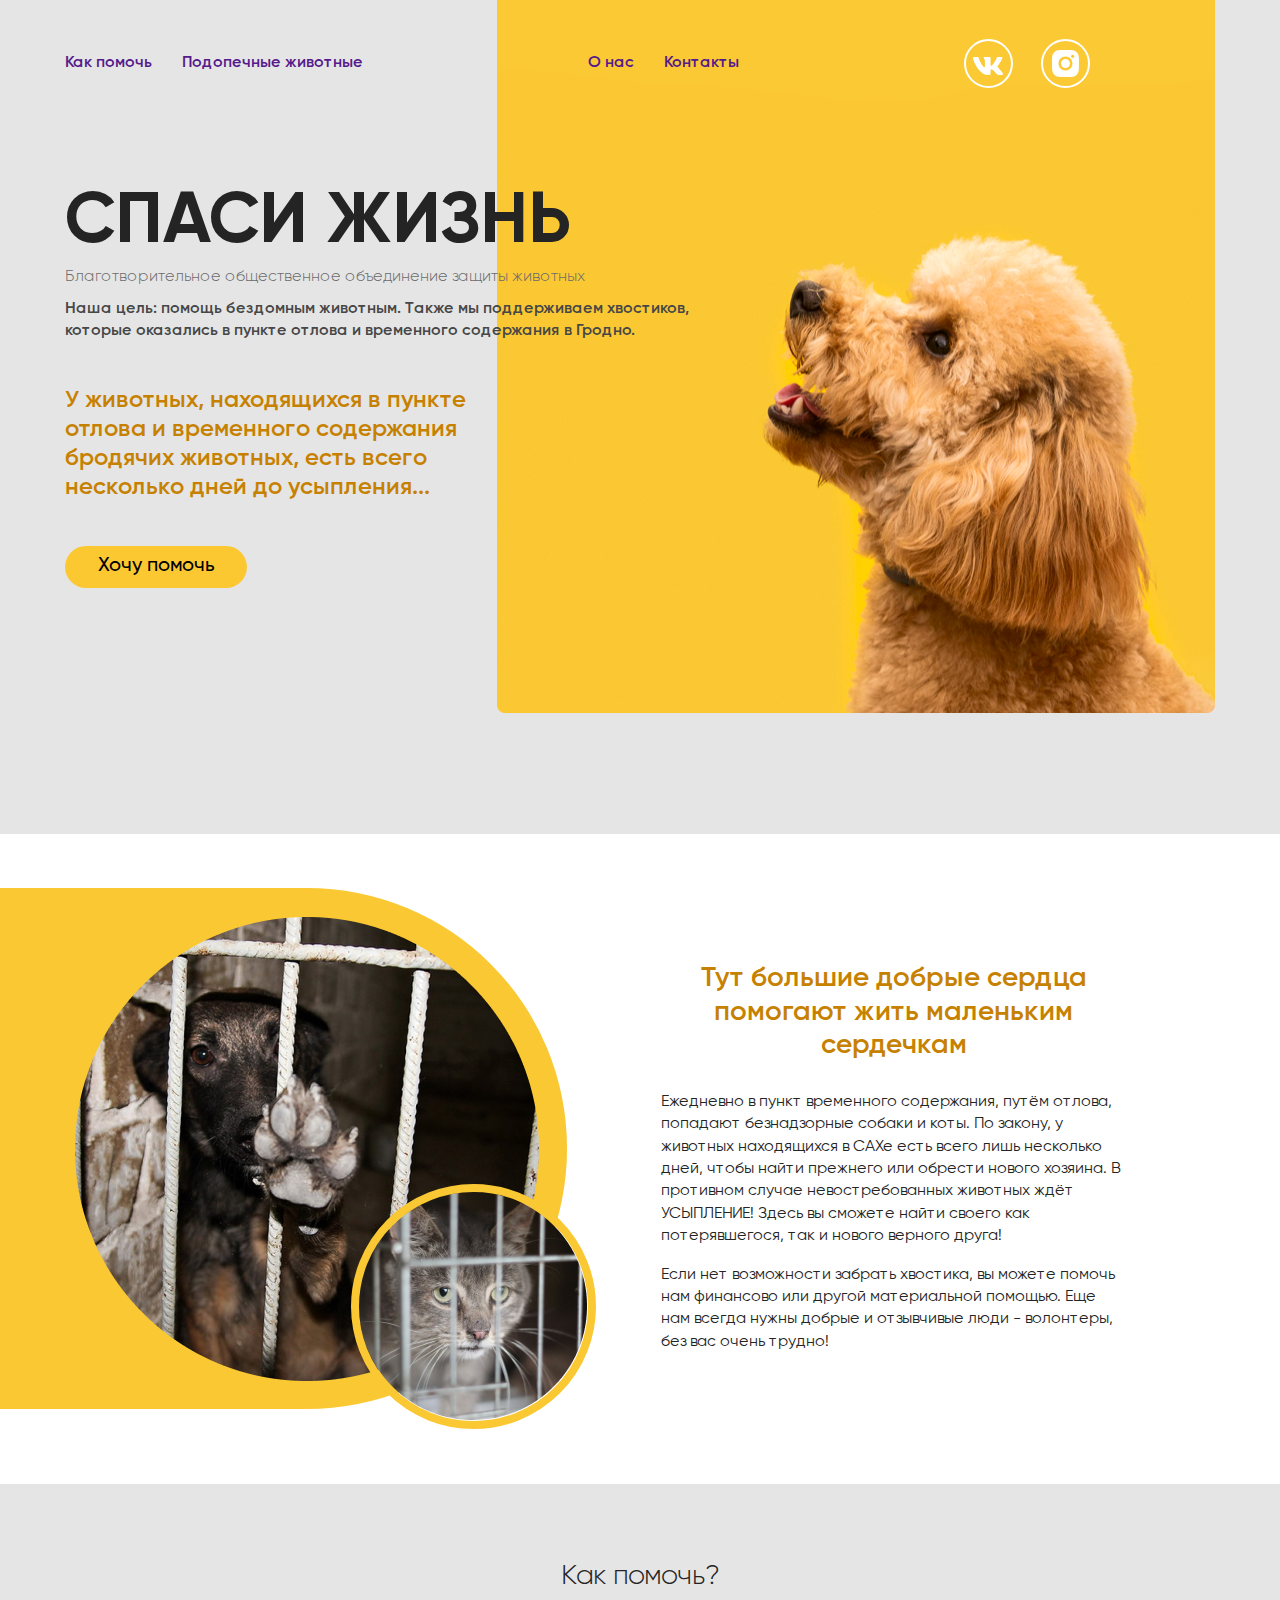
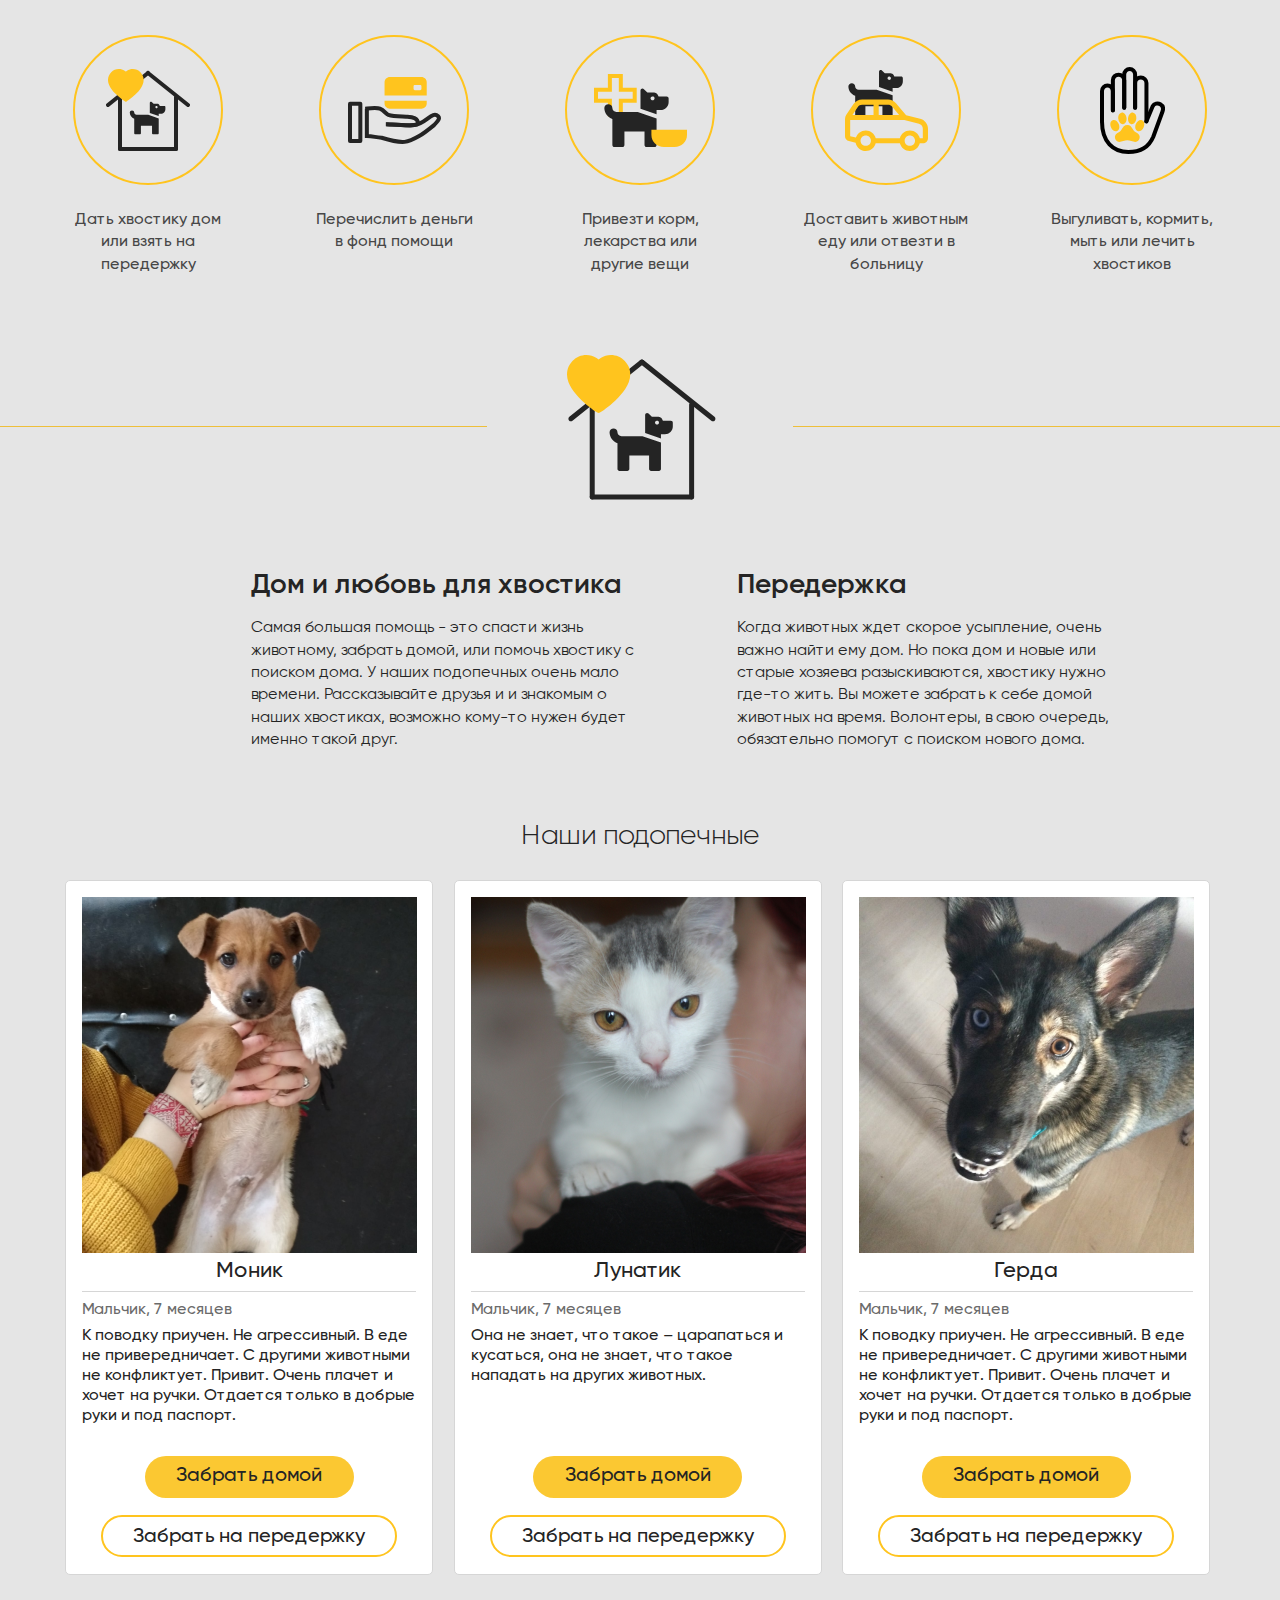
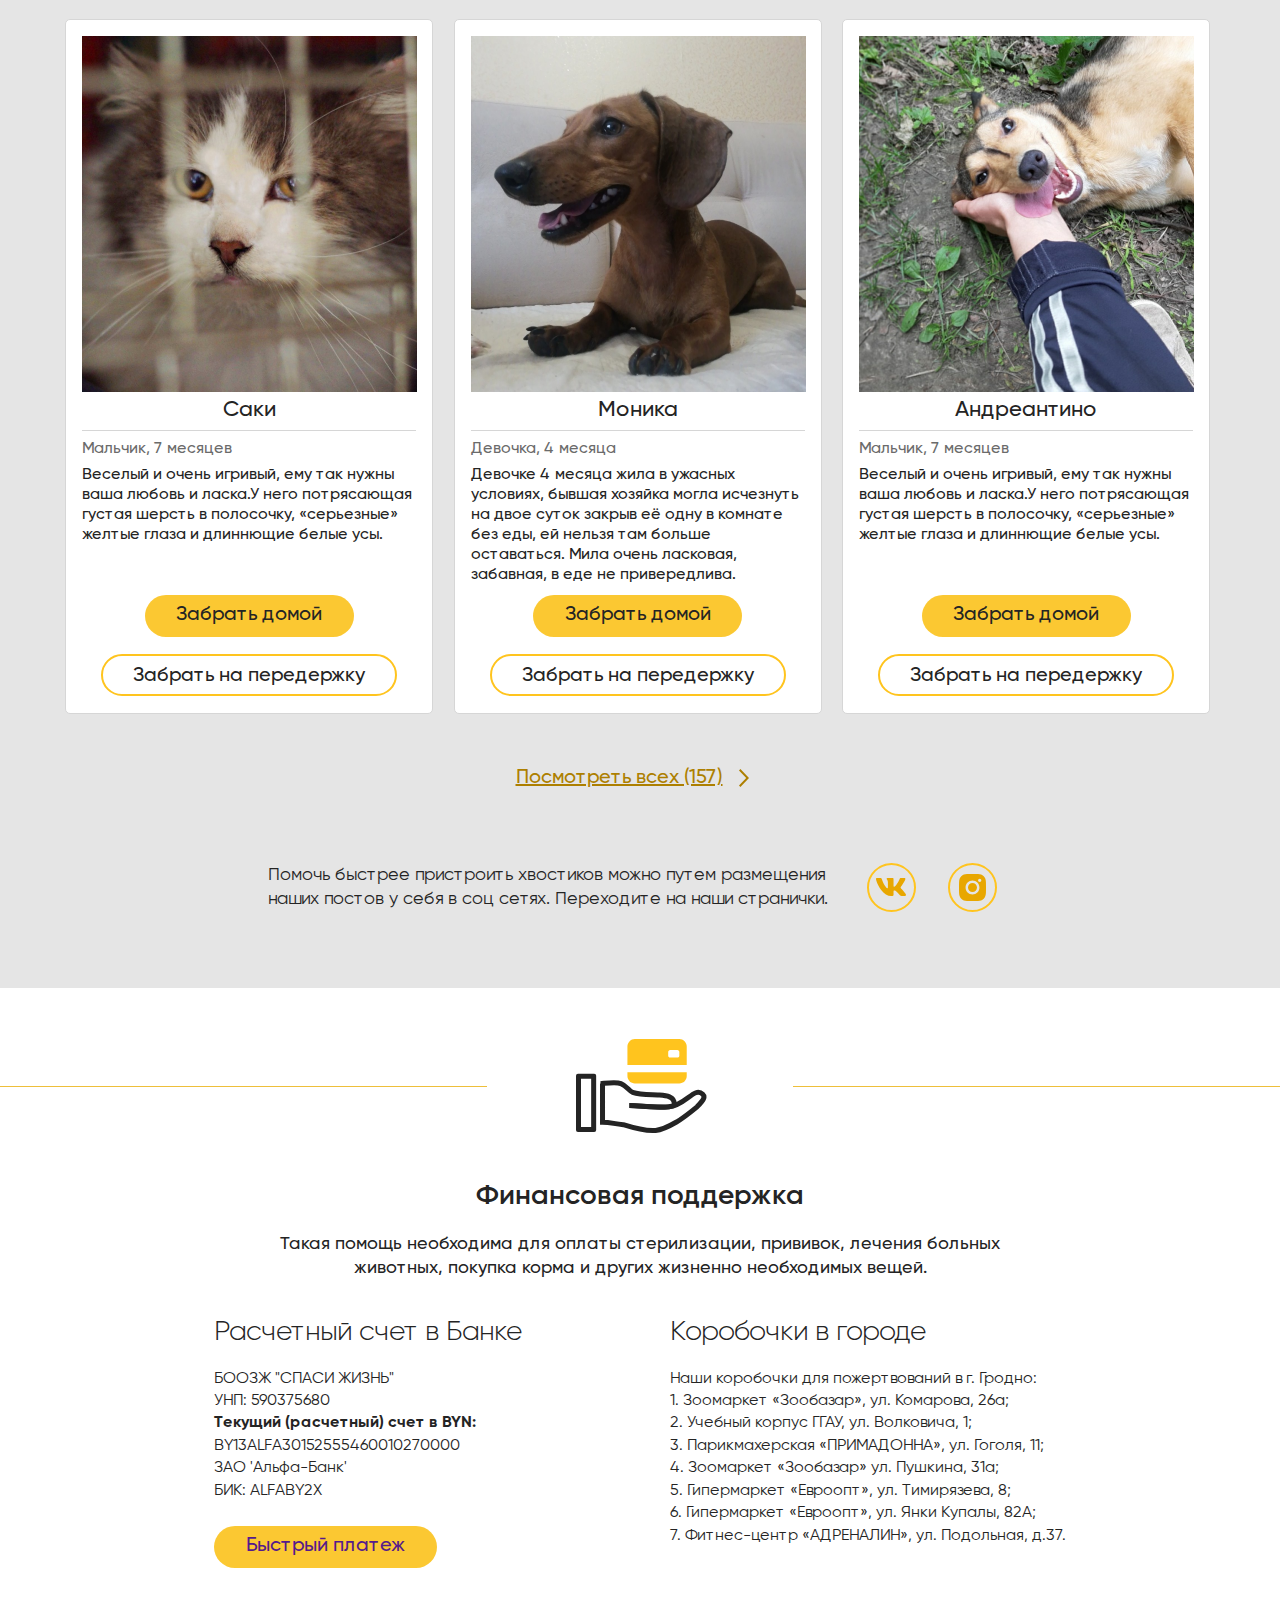
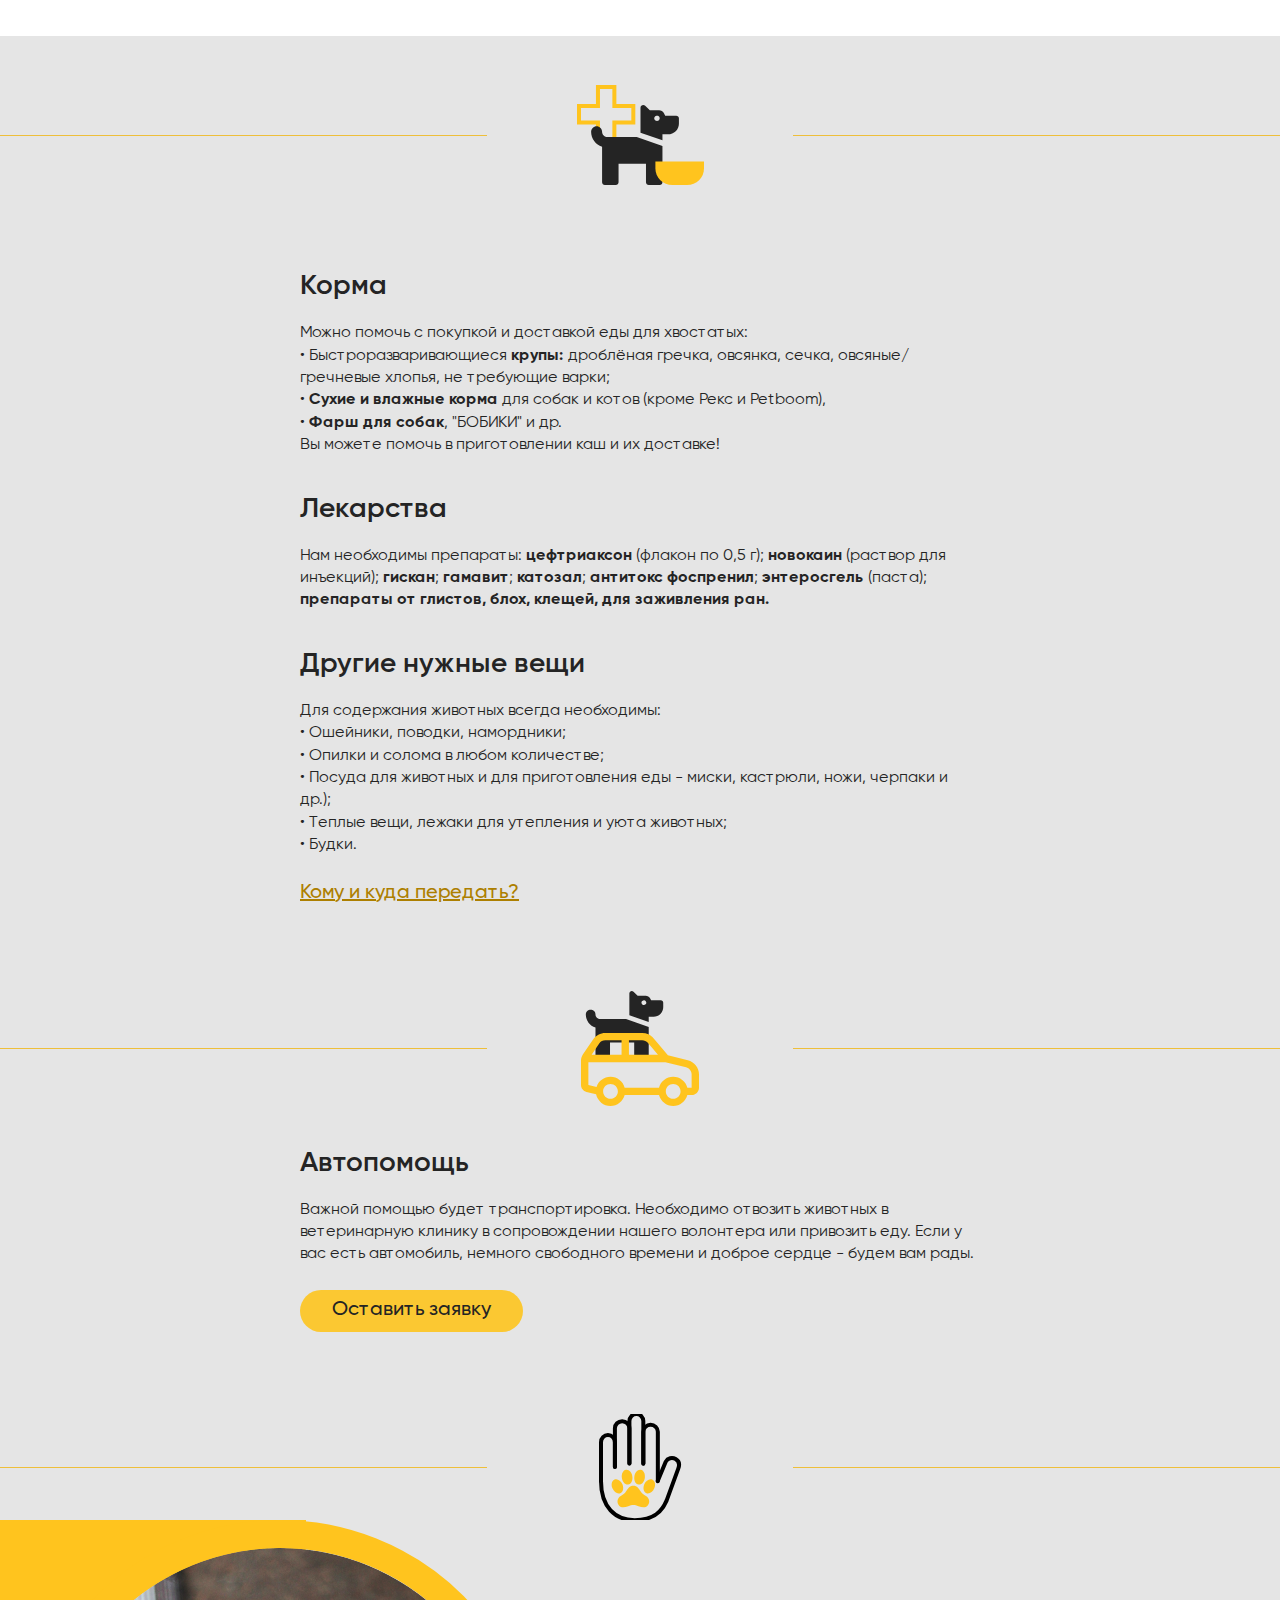
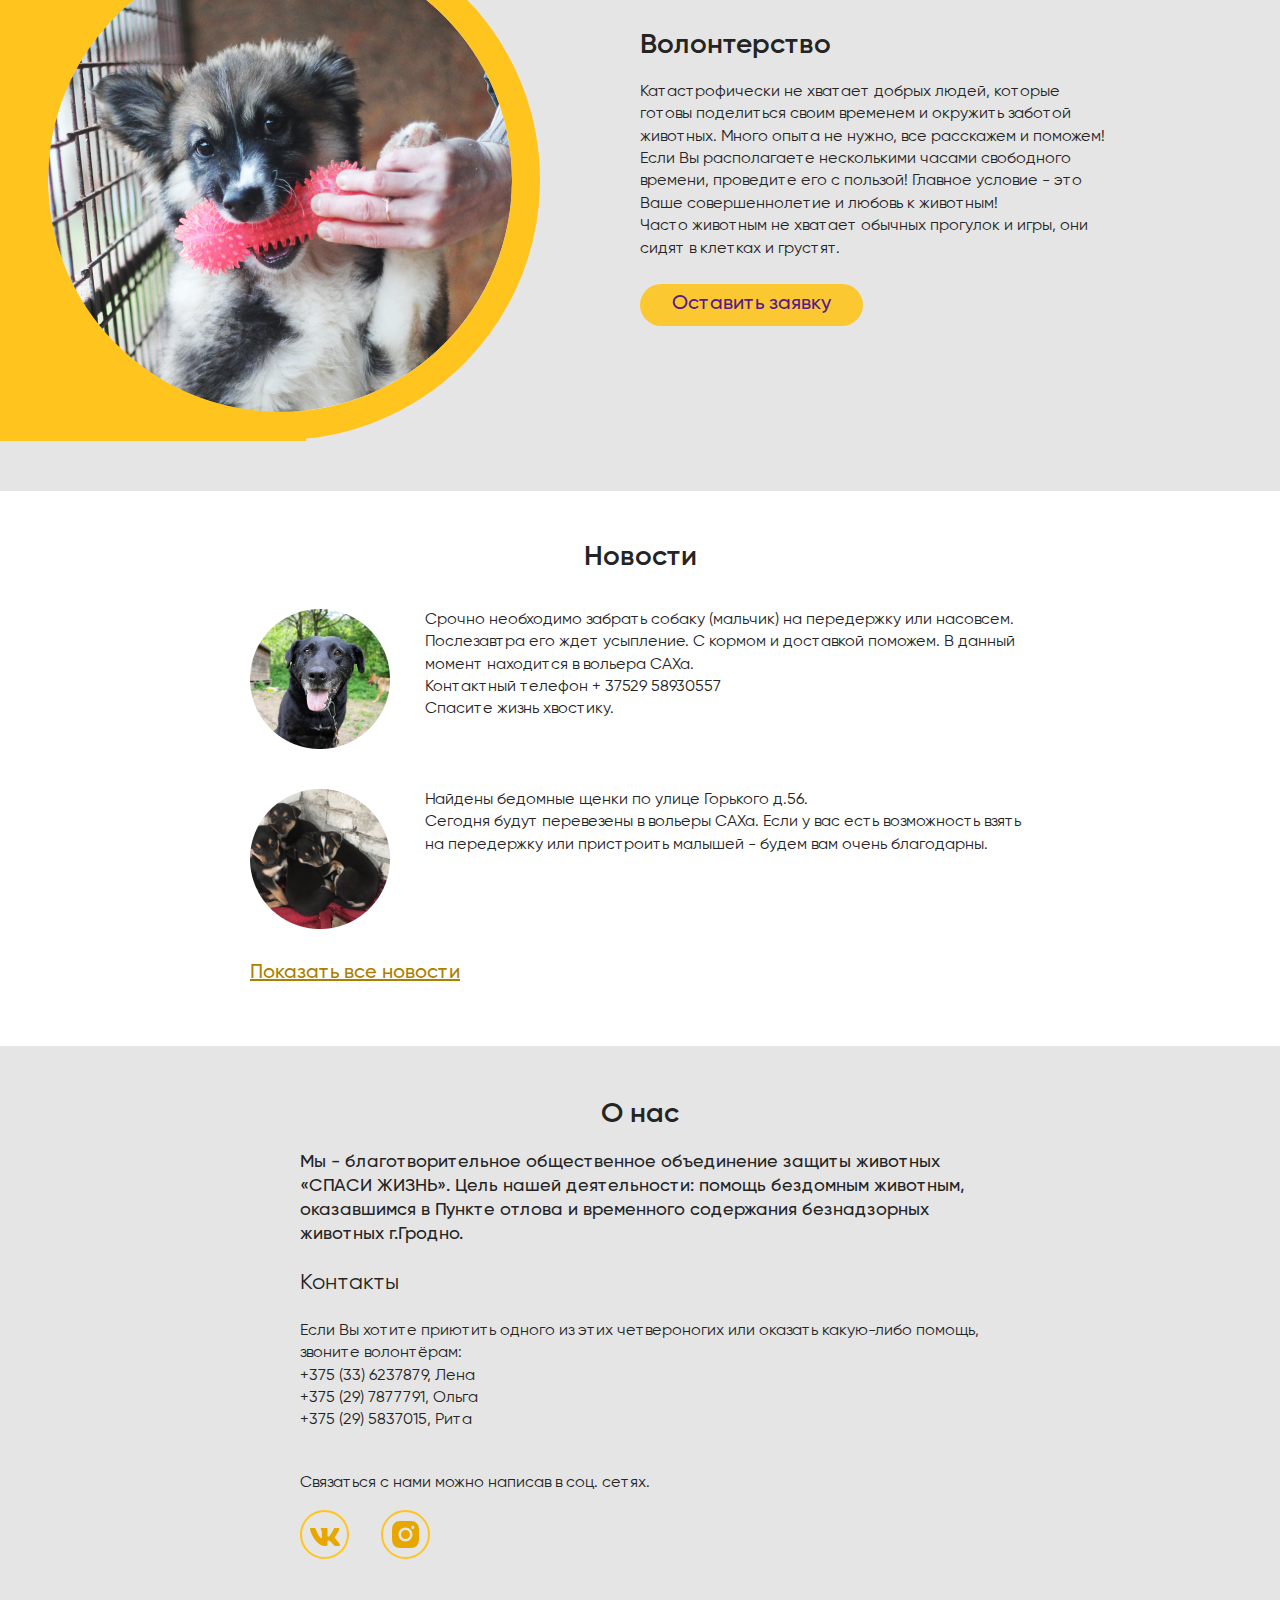
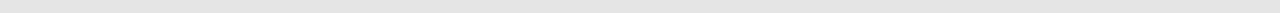
==== commit 104f73f3: "add sections news" ====
--- a/index.html
+++ b/index.html
@@ -354,6 +354,56 @@
          </div>
       </section>
 
+      <section class="news">
+         <div class="container">
+            <p class="news__title">Новости</p>
+            <div class="news__column">
+               <img src="/img/news/Ellipse1.png" alt="" class="news__img">
+               <p class="news__text">Срочно необходимо забрать собаку (мальчик) на передержку или насовсем. Послезавтра
+                  его
+                  ждет усыпление. С кормом и доставкой поможем. В данный момент находится в вольера САХа.
+                  <br>Контактный телефон + 37529 58930557
+                  <br>Спасите жизнь хвостику.
+               </p>
+            </div>
+            <div class="news__column">
+               <img src="/img/news/Ellipse2.png" alt="" class="news__img">
+               <p class="news__text">Найдены бедомные щенки по улице Горького д.56.
+                  <br>Сегодня будут перевезены в вольеры САХа. Если у вас есть возможность взять на передержку или
+                  пристроить
+                  малышей - будем вам очень благодарны.
+               </p>
+            </div>
+            <a href="" class="news__allnews">Показать все новости</a>
+         </div>
+      </section>
+
+      <section class="about-us">
+         <div class="container">
+            <div class="about-us__body">
+               <p class="about-us__title">О нас</p>
+               <p class="about-us__text">Мы - благотворительное общественное объединение защиты животных «СПАСИ ЖИЗНЬ».
+                  Цель нашей деятельности: помощь бездомным животным, оказавшимся в Пункте отлова и временного
+                  содержания
+                  безнадзорных животных г.Гродно.</p>
+               <p class="abuot-us__contacts-title">Контакты</p>
+               <p class="about-us__contacts">Если Вы хотите приютить одного из этих четвероногих или оказать какую-либо
+                  помощь, звоните волонтёрам:
+                  <br>+375 (33) 6237879, Лена
+                  <br>+375 (29) 7877791, Ольга
+                  <br>+375 (29) 5837015, Рита
+               </p>
+               <p class="about-us__call">Связаться с нами можно написав в соц. сетях.</p>
+               <ul class="about-us__list-links link-icon">
+                  <li><a href="" class="link-icon__vk"><img src="/img/about-us/Vector.svg" alt=""></a></li>
+                  <li><a href="" class="link-icon__in"><img src="/img/about-us/Vector2.svg" alt=""></a></li>
+               </ul>
+            </div>
+         </div>
+
+
+      </section>
+
    </div>
 
 
--- a/css/style.css
+++ b/css/style.css
@@ -760,3 +760,120 @@
   right: 100px;
   top: 0;
 }
+
+.news {
+  max-width: 780px;
+  margin: 0 auto;
+}
+
+.news__title {
+  font-weight: 600;
+  font-size: 28px;
+  line-height: 24px;
+  text-align: center;
+  margin: 54px 0 0 0;
+}
+
+.news__img {
+  margin: 40px 35px 0 0;
+}
+
+.news__text {
+  font-size: 16px;
+  line-height: 140%;
+  max-width: 603px;
+  margin: 40px 0 0 0;
+}
+
+.news__column {
+  display: -webkit-box;
+  display: -ms-flexbox;
+  display: flex;
+}
+
+.news__allnews {
+  font-weight: 500;
+  font-size: 20px;
+  color: #ad7f00;
+  line-height: 40px;
+  text-decoration: underline;
+  margin: 24px 0 53px 0;
+  display: inline-block;
+}
+
+.about-us {
+  background: #e5e5e5;
+}
+
+.about-us__body {
+  max-width: 680px;
+  margin: 0 auto;
+}
+
+.about-us__title {
+  font-weight: 600;
+  font-size: 28px;
+  line-height: 24px;
+  padding: 56px 0 24px 0;
+  text-align: center;
+}
+
+.about-us__text {
+  font-weight: 500;
+  font-size: 18px;
+  line-height: 24px;
+}
+
+.abuot-us__contacts-title {
+  font-size: 22px;
+  line-height: 26px;
+  padding: 24px 0;
+}
+
+.about-us__contacts {
+  font-size: 16px;
+  line-height: 140%;
+}
+
+.about-us__call {
+  font-size: 16px;
+  line-height: 140%;
+  padding: 40px 0 16px 0;
+}
+
+.about-us__list-links {
+  display: -webkit-box;
+  display: -ms-flexbox;
+  display: flex;
+}
+
+.link-icon__vk {
+  border: 2px solid #ffc41e;
+  -webkit-box-sizing: border-box;
+          box-sizing: border-box;
+  width: 49px;
+  height: 49px;
+  border-radius: 50%;
+  display: block;
+  text-align: center;
+  margin: 0 32px 54px 0;
+}
+
+.link-icon__vk img {
+  padding: 16px 0 0 0;
+}
+
+.link-icon__in {
+  border: 2px solid #ffc41e;
+  -webkit-box-sizing: border-box;
+          box-sizing: border-box;
+  width: 49px;
+  height: 49px;
+  border-radius: 50%;
+  display: block;
+  text-align: center;
+}
+
+.link-icon__in img {
+  padding: 9px 0 0 0;
+}
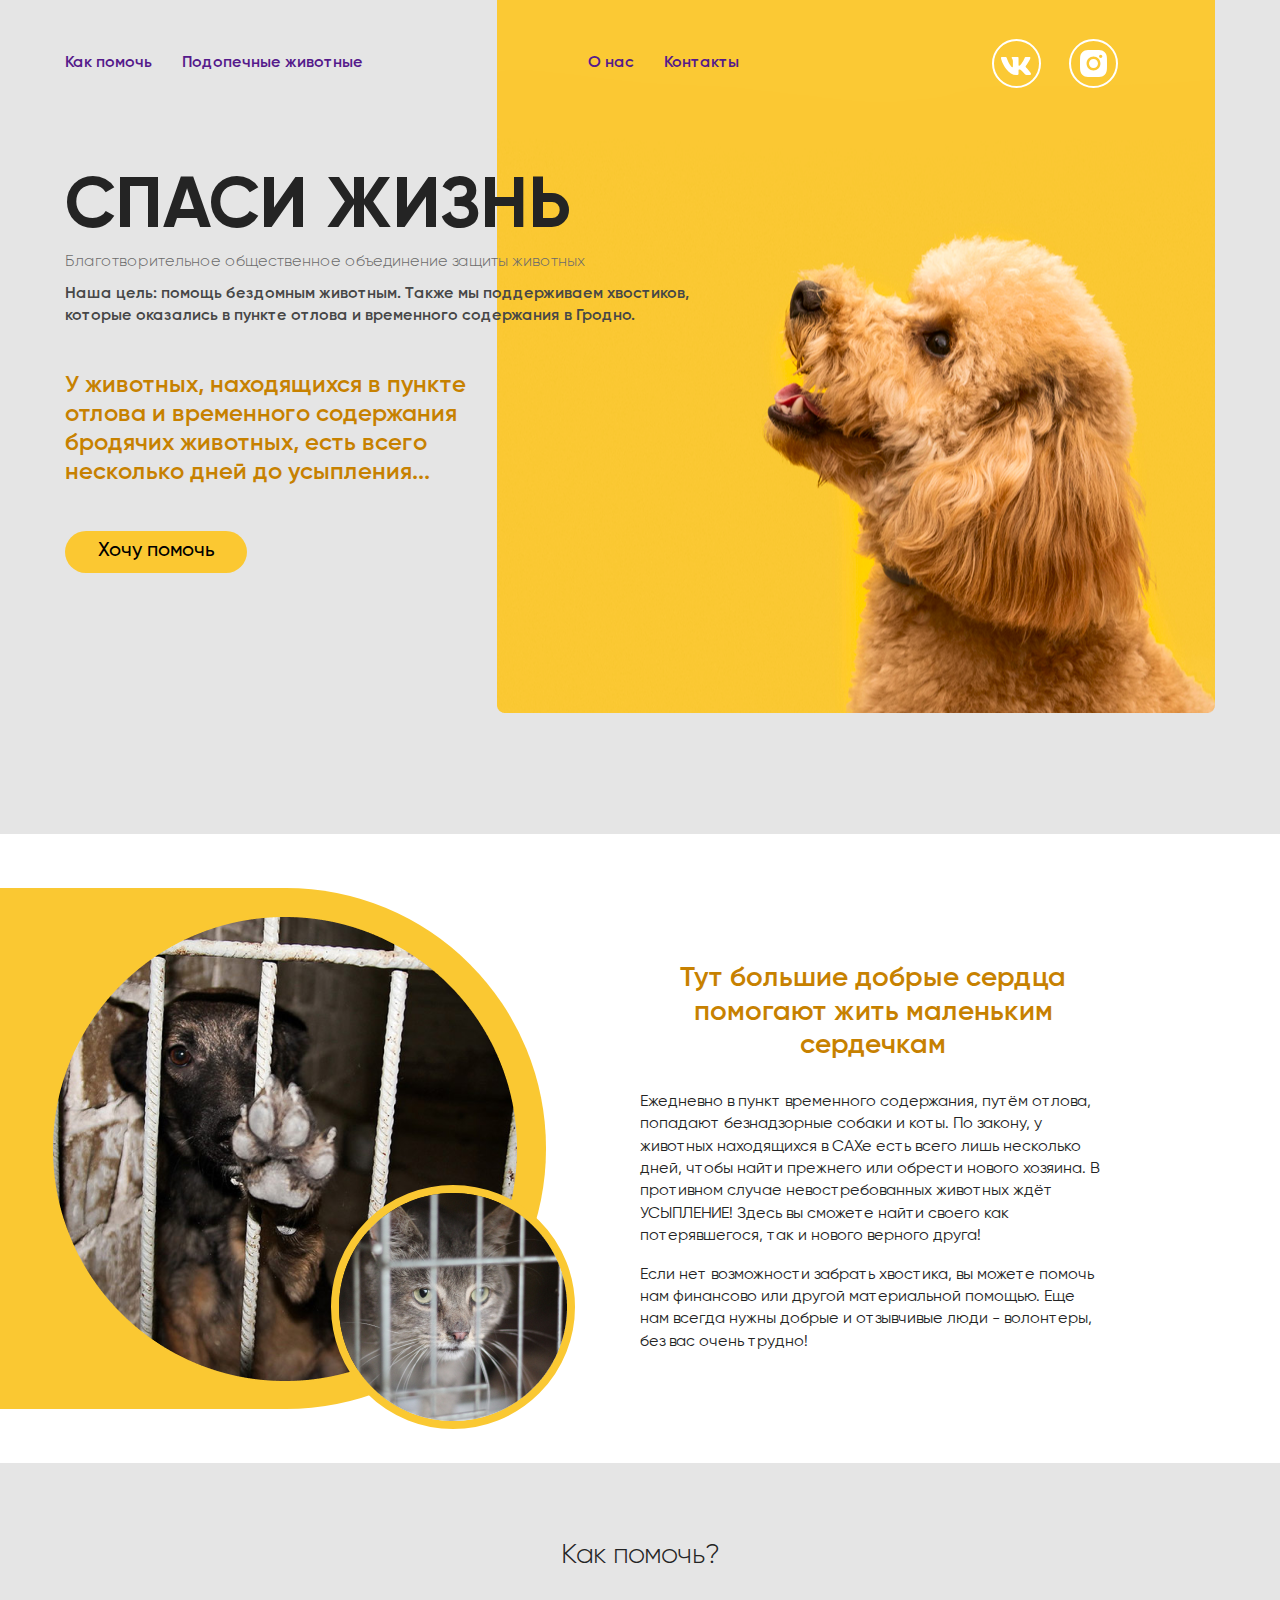
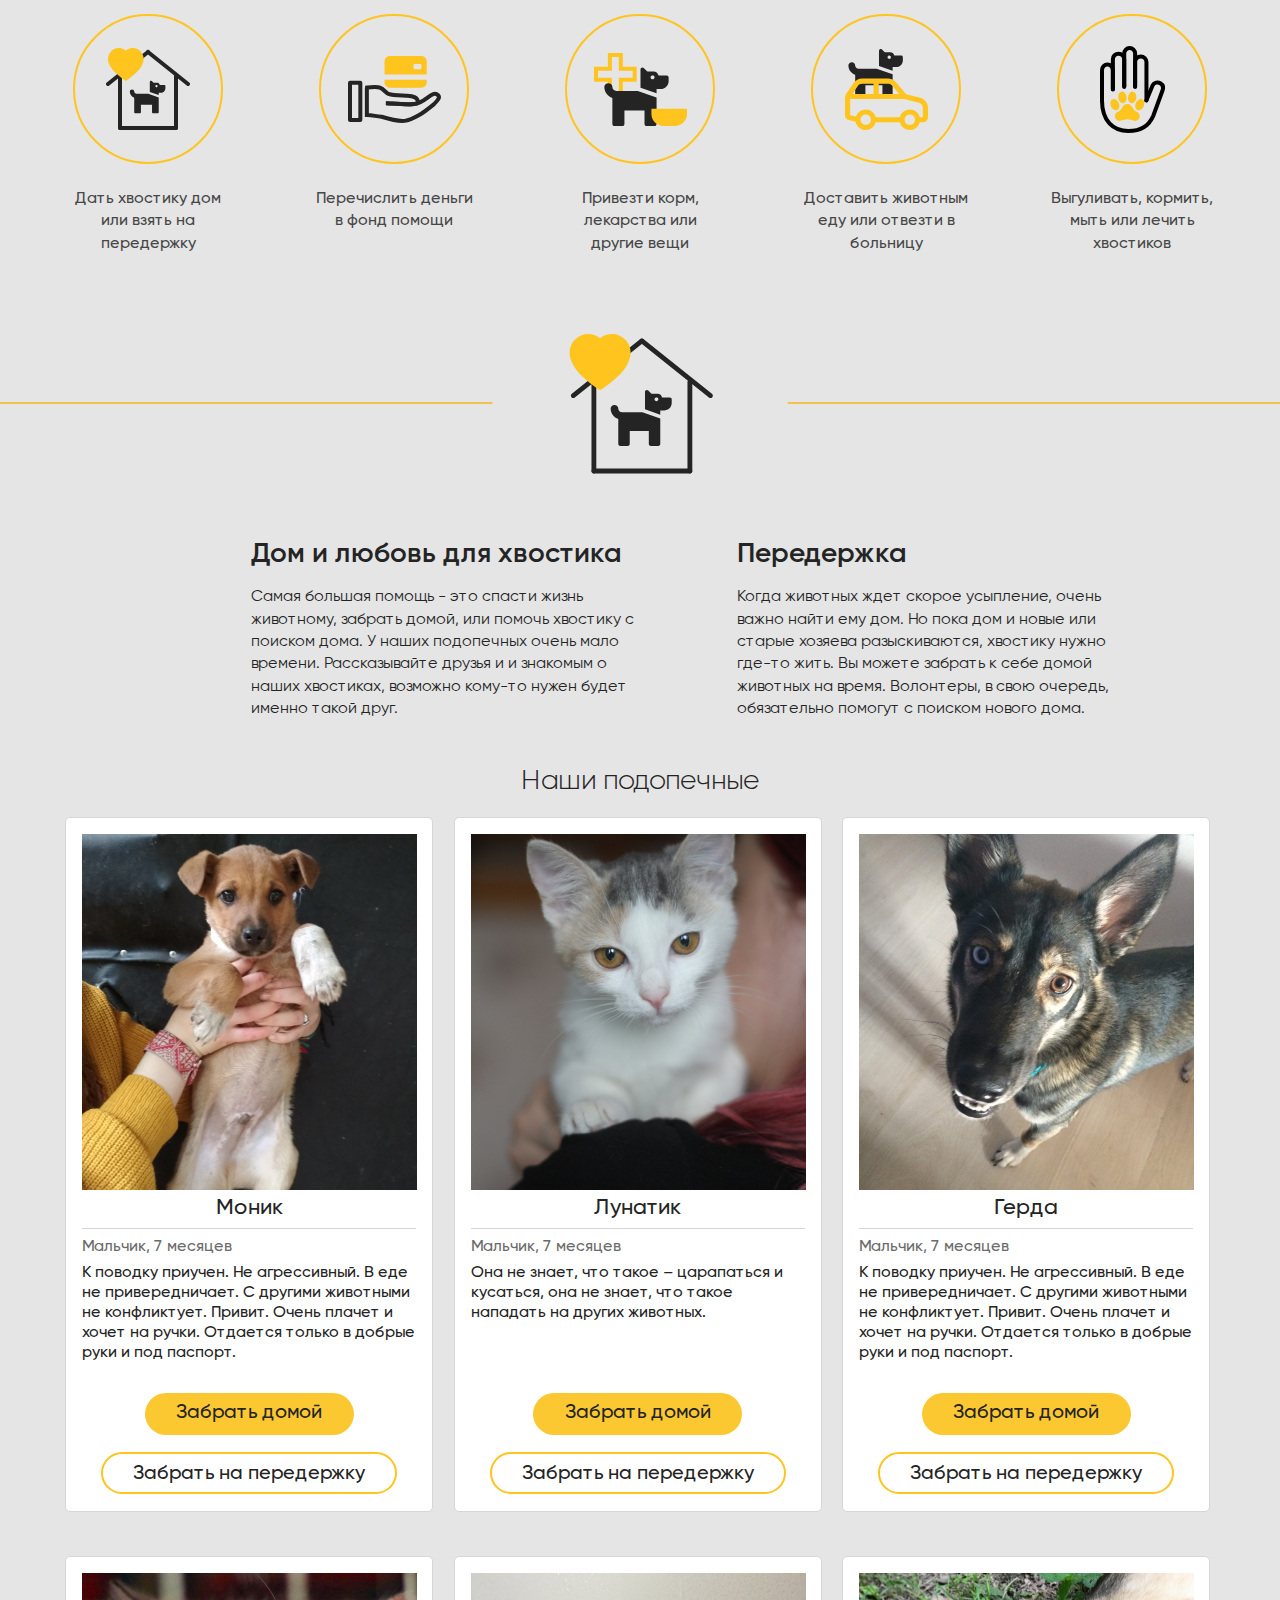
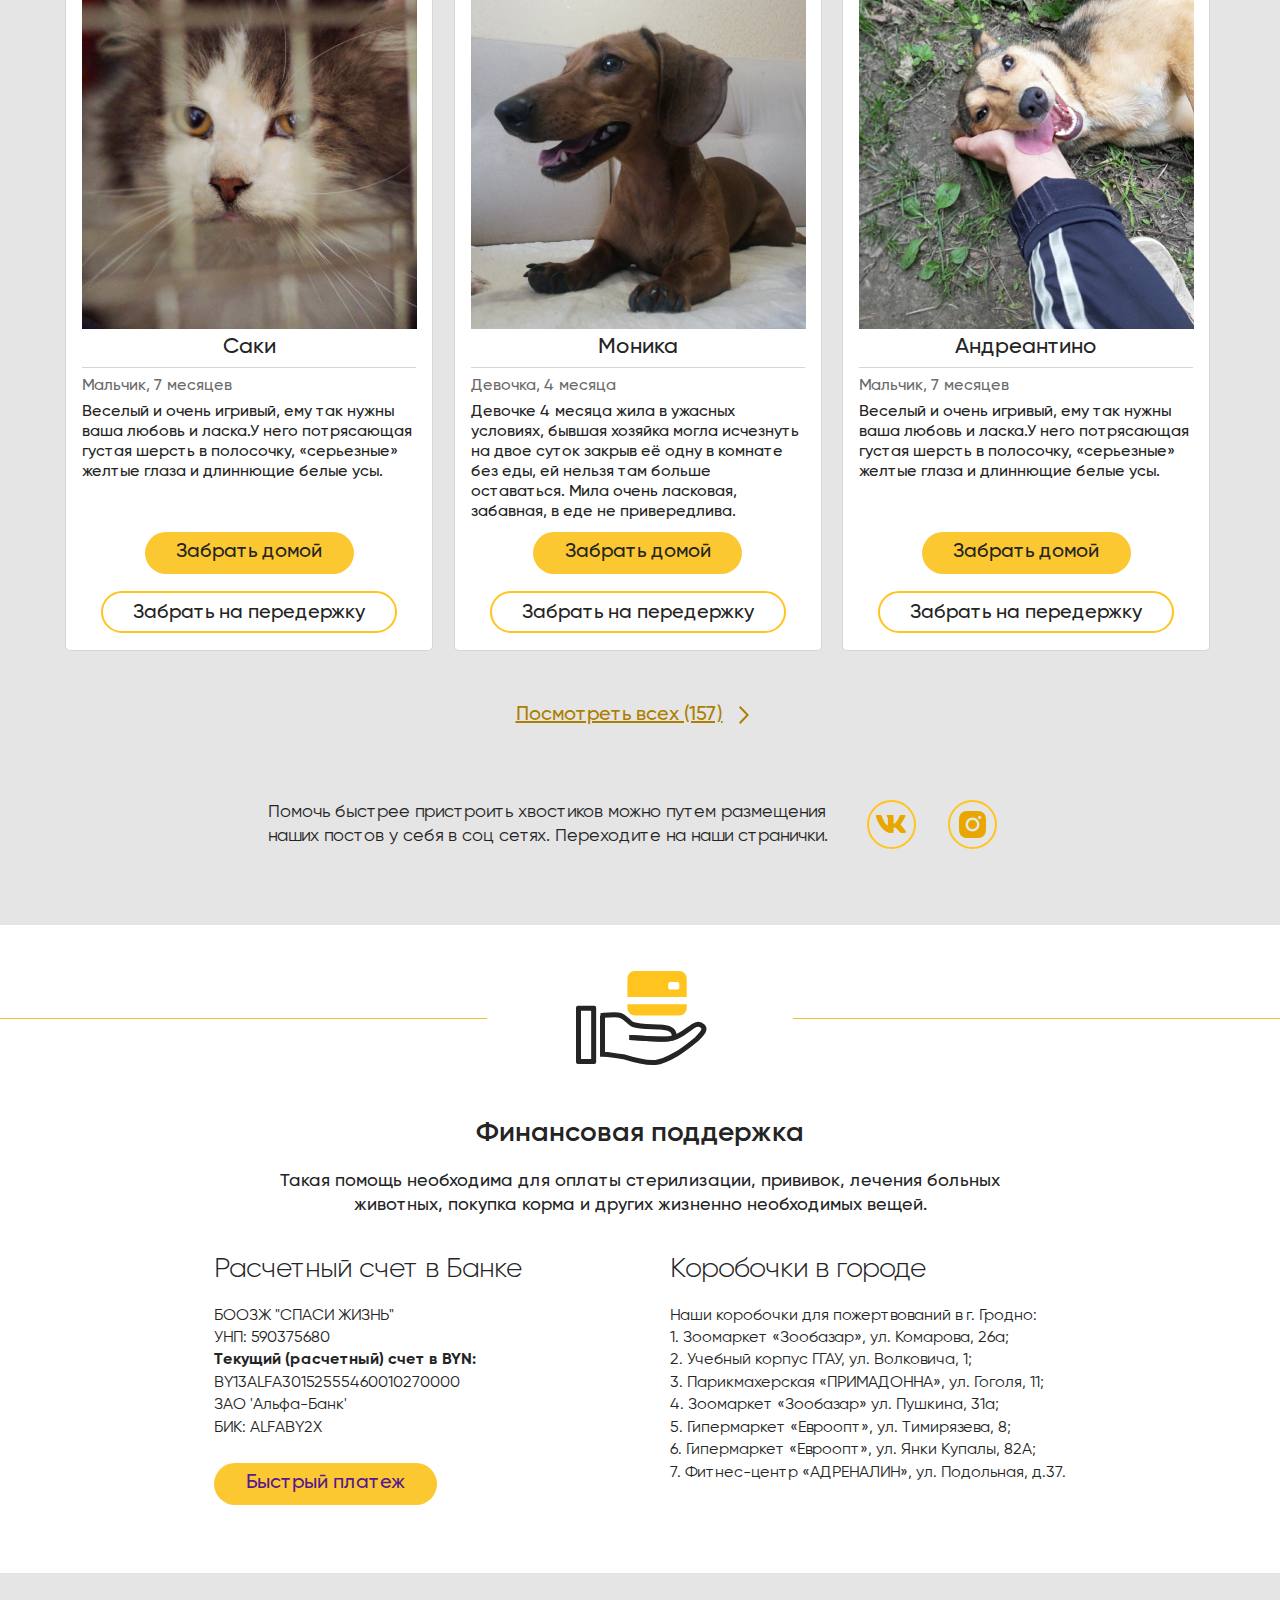
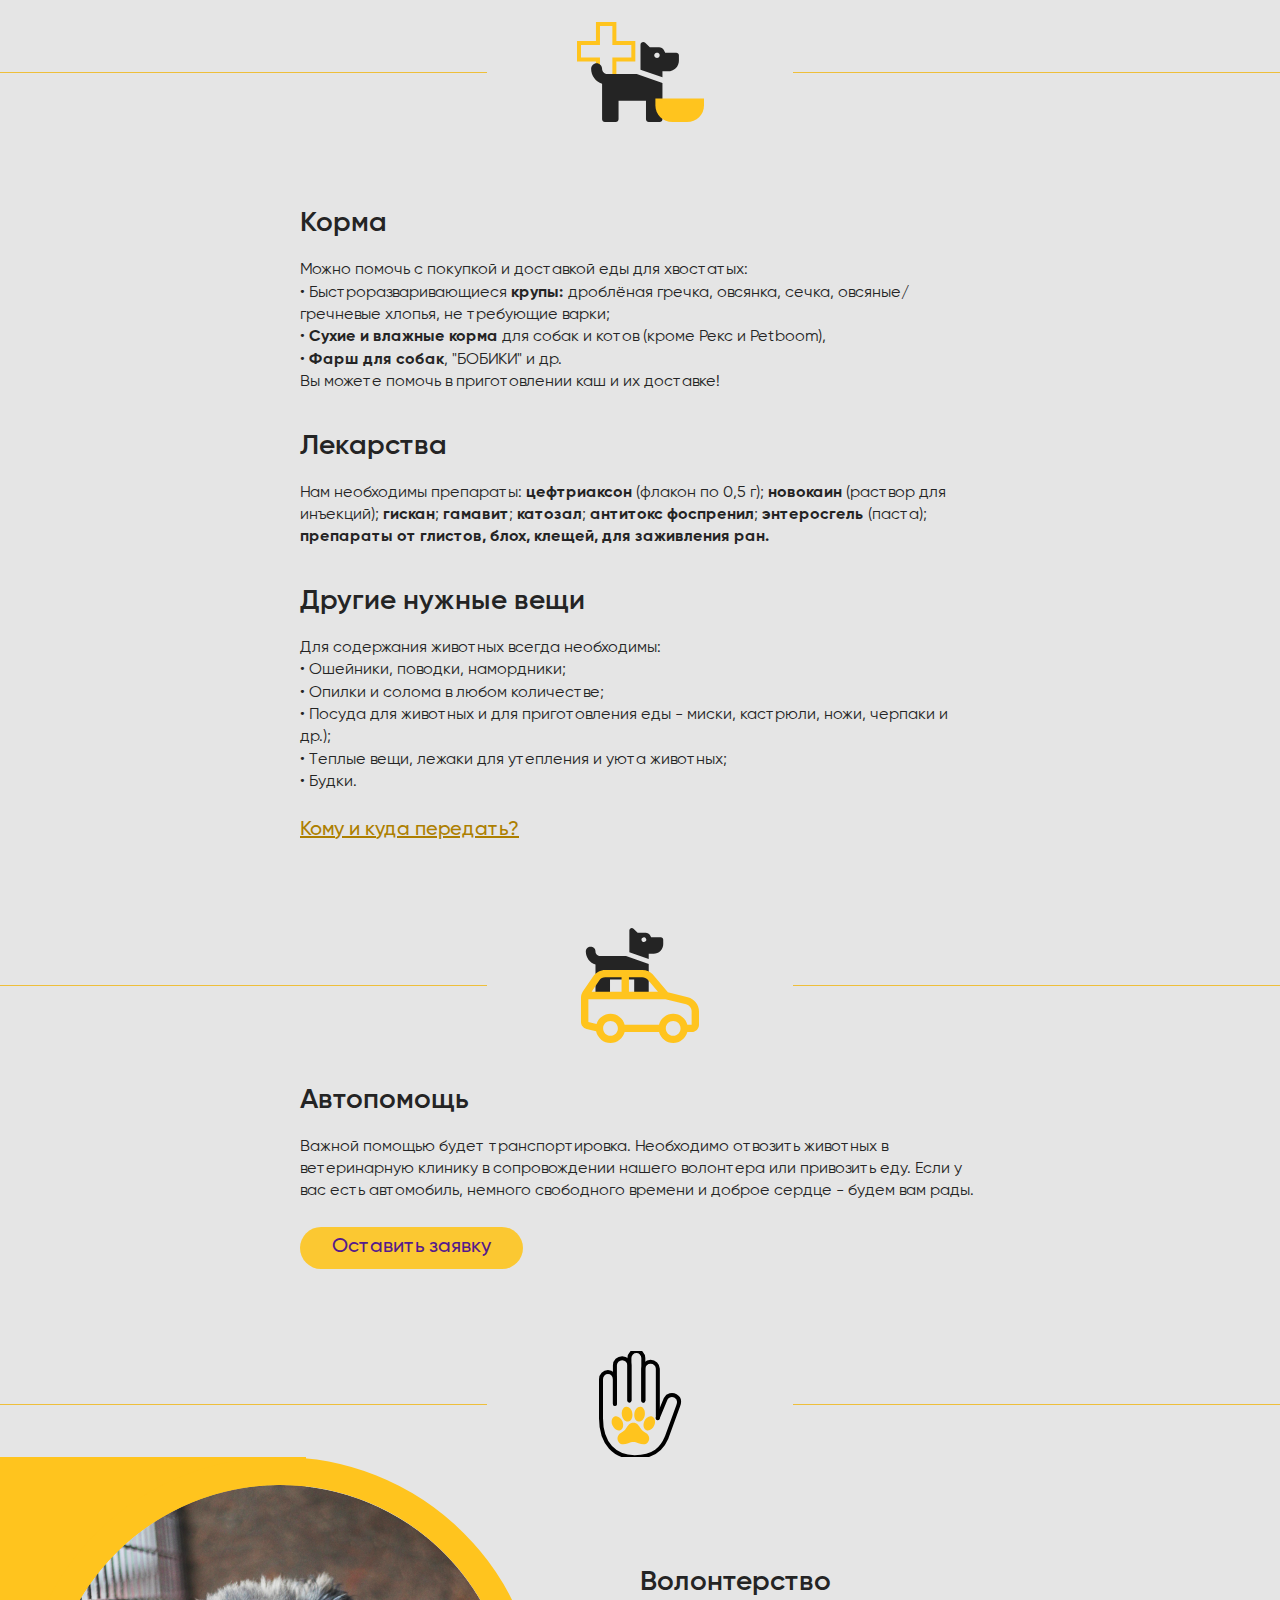
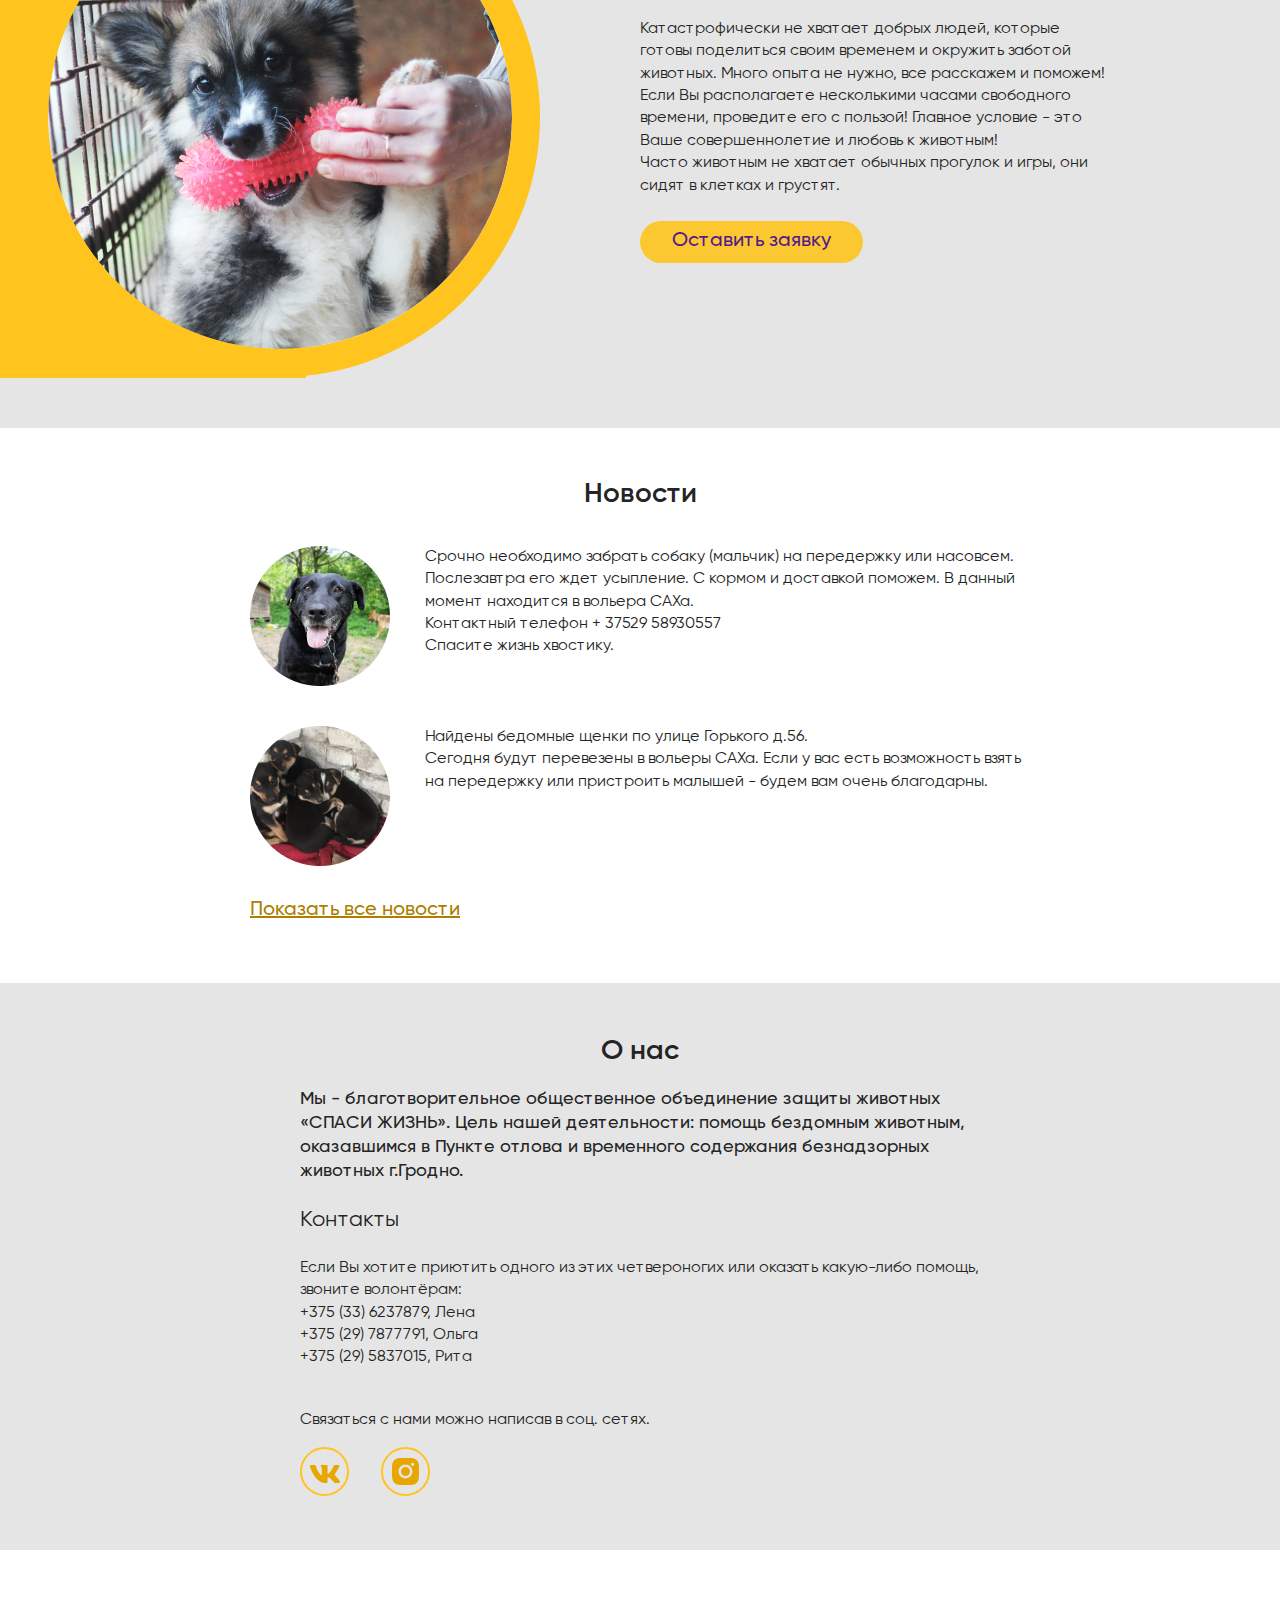
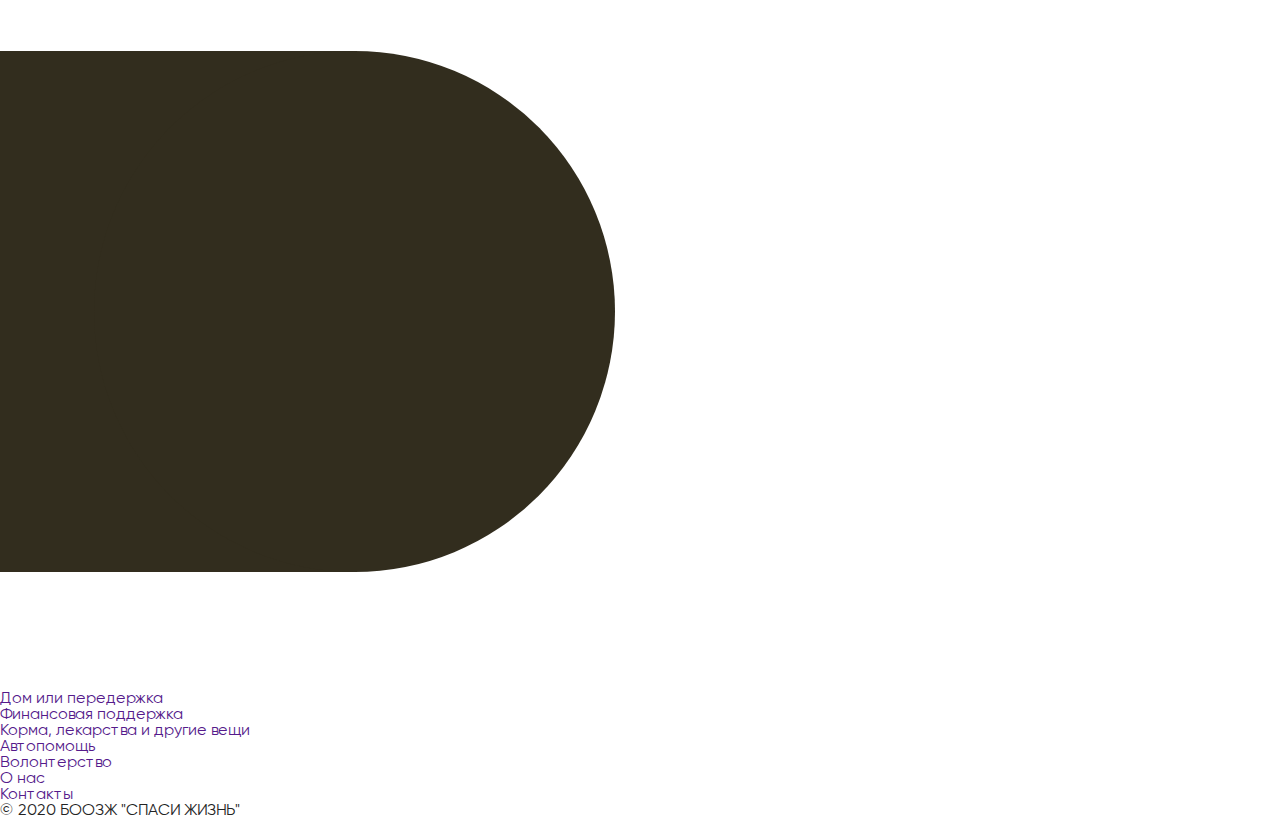
==== commit 0465195f: "add media 1269" ====
--- a/index.html
+++ b/index.html
@@ -13,6 +13,7 @@
       <header class="header">
          <div class="container">
             <div class="header__body">
+               <div class="header__image"></div>
                <div class="header__burger">
                   <span></span>
                </div>
@@ -52,357 +53,389 @@
       </header>
 
       <section class="description">
-         <div class="discription__animals">
-            <div class="discription__animals-dog">
-            </div>
-            <div class="discription__animals-cat"></div>
-         </div>
-         <div class="discription__content">
-            <p class="discription__title">Тут большие добрые сердца помогают жить маленьким сердечкам
-            </p>
-            <p class="discription__text">Ежедневно в пункт временного содержания, путём отлова, попадают безнадзорные
-               собаки и коты. По закону, у животных находящихся в САХе есть всего лишь несколько дней, чтобы найти
-               прежнего или обрести нового хозяина. В противном случае невостребованных животных ждёт УСЫПЛЕНИЕ!
-               Здесь вы сможете найти своего как потерявшегося, так и нового верного друга!
-            </p>
-            <br>
-            <p class="discription__text">Если нет возможности забрать хвостика, вы можете помочь нам финансово или
-               другой материальной помощью. Еще нам всегда нужны добрые и отзывчивые люди - волонтеры, без вас очень
-               трудно!</p>
-         </div>
-      </section>
-
-      <section class="how-help">
-         <div class="container">
-            <div class="how-help__content">
-               <span class="how-help__title">Как помочь?</span>
-               <ul class="how-help__row">
-                  <li class="how-help__item">
-                     <div class="how-help__item-img">
-                        <img src="img/how-help/Group1.svg" alt="">
-                     </div>
-                     <div class="how-help__item-text">Дать хвостику дом или взять на передержку</div>
-                  </li>
-                  <li class="how-help__item">
-                     <div class="how-help__item-img">
-                        <img src="img/how-help/Group2.svg" alt="">
-                     </div>
-                     <div class="how-help__item-text">Перечислить деньги в фонд помощи</div>
-                  </li>
-                  <li class="how-help__item">
-                     <div class="how-help__item-img">
-                        <img src="img/how-help/Group3.svg" alt="">
-                     </div>
-                     <div class="how-help__item-text">Привезти корм, лекарства или другие вещи</div>
-                  </li>
-                  <li class="how-help__item">
-                     <div class="how-help__item-img">
-                        <img src="img/how-help/Group4.svg" alt="">
-                     </div>
-                     <div class="how-help__item-text">Доставить животным еду или отвезти в больницу</div>
-                  </li>
-                  <li class="how-help__item">
-                     <div class="how-help__item-img">
-                        <img src="img/how-help/Group5.svg" alt="">
-                     </div>
-                     <div class="how-help__item-text">Выгуливать, кормить, мыть или лечить хвостиков</div>
-                  </li>
-               </ul>
-            </div>
-         </div>
-
-      </section>
-      <section class="give-home">
-         <div class="give-home__title">
-         </div>
-         <div class="container">
-            <div class="give-home__row">
-               <div class="give-home__item">
-                  <div class="give-home__item-title">Дом и любовь для хвостика</div>
-                  <div class="give-home__item-text">Самая большая помощь - это спасти жизнь животному, забрать домой,
-                     или помочь хвостику с поиском дома. У наших подопечных очень мало времени. Рассказывайте друзья и и
-                     знакомым о наших хвостиках, возможно кому-то нужен будет именно такой друг.</div>
-               </div>
-
-               <div class="give-home__row">
-                  <div class="give-home__item">
-                     <div class="give-home__item-title">Передержка</div>
-                     <div class="give-home__item-text">Когда животных ждет скорое усыпление, очень важно найти ему дом.
-                        Но
-                        пока дом и новые или старые хозяева разыскиваются, хвостику нужно где-то жить. Вы можете забрать
-                        к
-                        себе домой животных на время. Волонтеры, в свою очередь, обязательно помогут с поиском нового
-                        дома.
-                     </div>
-                  </div>
-               </div>
-            </div>
-            <div class="give-home__animals-title">Наши подопечные</div>
-            <div class="animal">
-               <div class="animal__card">
-                  <div class="animal__card-wrapper">
-                     <img src="img/animal/image15.png" alt="image_monik" class="animal__img">
-                     <div class="animal__name">Моник</div>
-                     <div class="animal__age">Мальчик, 7 месяцев</div>
-                     <div class="animal__discription">К поводку приучен. Не агрессивный. В еде не привередничает. С
-                        другими
-                        животными не конфликтует. Привит. Очень плачет и хочет на ручки. Отдается только в добрые руки и
-                        под паспорт.</div>
-                     <div class="animal__button">
-                        <a href="" class="animal__button-link">Забрать домой</a>
-                     </div>
-                     <div class="animal__button-2">
-                        <a href="" class="animal__button-2-link">Забрать на передержку</a>
-                     </div>
-                  </div>
-               </div>
-               <div class="animal__card">
-                  <div class="animal__card-wrapper">
-                     <img src="img/animal/image16.png" alt="image_lunatik" class="animal__img">
-                     <div class="animal__name">Лунатик</div>
-                     <div class="animal__age">Мальчик, 7 месяцев</div>
-                     <div class="animal__discription">Она не знает, что такое – царапаться и кусаться, она не знает, что
-                        такое нападать на других животных.</div>
-                     <div class="animal__button">
-                        <a href="" class="animal__button-link">Забрать домой</a>
-                     </div>
-                     <div class="animal__button-2">
-                        <a href="" class="animal__button-2-link">Забрать на передержку</a>
-                     </div>
-                  </div>
-               </div>
-               <div class="animal__card">
-                  <div class="animal__card-wrapper">
-                     <img src="img/animal/image17.png" alt="image_gerda" class="animal__img">
-                     <div class="animal__name">Герда</div>
-                     <div class="animal__age">Мальчик, 7 месяцев</div>
-                     <div class="animal__discription">К поводку приучен. Не агрессивный. В еде не привередничает. С
-                        другими
-                        животными не конфликтует. Привит. Очень плачет и хочет на ручки. Отдается только в добрые руки и
-                        под паспорт.</div>
-                     <div class="animal__button">
-                        <a href="" class="animal__button-link">Забрать домой</a>
-                     </div>
-                     <div class="animal__button-2">
-                        <a href="" class="animal__button-2-link">Забрать на передержку</a>
-                     </div>
-                  </div>
-               </div>
-               <div class="animal__card">
-                  <div class="animal__card-wrapper">
-                     <img src="img/animal/image18.png" alt="image_saki" class="animal__img">
-                     <div class="animal__name">Саки</div>
-                     <div class="animal__age">Мальчик, 7 месяцев</div>
-                     <div class="animal__discription">Веселый и очень игривый, ему так нужны ваша любовь и ласка.У него
-                        потрясающая густая шерсть в полосочку, «серьезные» желтые глаза и длиннющие белые усы.</div>
-                     <div class="animal__button">
-                        <a href="" class="animal__button-link">Забрать домой</a>
-                     </div>
-                     <div class="animal__button-2">
-                        <a href="" class="animal__button-2-link">Забрать на передержку</a>
-                     </div>
-                  </div>
-               </div>
-               <div class="animal__card">
-                  <div class="animal__card-wrapper">
-                     <img src="img/animal/image19.png" alt="image_monika" class="animal__img">
-                     <div class="animal__name">Моника</div>
-                     <div class="animal__age">Девочка, 4 месяца</div>
-                     <div class="animal__discription">Девочке 4 месяца жила в ужасных условиях, бывшая хозяйка могла
-                        исчезнуть на двое суток закрыв её одну в комнате без еды, ей нельзя там больше оставаться. Мила
-                        очень ласковая, забавная, в еде не привередлива.</div>
-                     <div class="animal__button">
-                        <a href="" class="animal__button-link">Забрать домой</a>
-                     </div>
-                     <div class="animal__button-2">
-                        <a href="" class="animal__button-2-link">Забрать на передержку</a>
-                     </div>
-                  </div>
-               </div>
-               <div class="animal__card">
-                  <div class="animal__card-wrapper">
-                     <img src="img/animal/image20.png" alt="image_adriatino" class="animal__img">
-                     <div class="animal__name">Андреантино</div>
-                     <div class="animal__age">Мальчик, 7 месяцев</div>
-                     <div class="animal__discription">Веселый и очень игривый, ему так нужны ваша любовь и ласка.У него
-                        потрясающая густая шерсть в полосочку, «серьезные» желтые глаза и длиннющие белые усы.</div>
-                     <div class="animal__button">
-                        <a href="" class="animal__button-link">Забрать домой</a>
-                     </div>
-                     <div class="animal__button-2">
-                        <a href="" class="animal__button-2-link">Забрать на передержку</a>
-                     </div>
-                  </div>
-               </div>
-            </div>
-            <a href="" class="give-home__show-all">Посмотреть всех (157)<img src="img/how-help/icon.svg" alt=""
-                  class="give-home__swow-all__icon"></a>
-            <div class="give-home__links">
-               <p class="give-home__help-quickly">Помочь быстрее пристроить хвостиков можно путем размещения наших
-                  постов у себя в соц сетях. Переходите на наши странички.</p>
-               <ul class="give-home__list-links">
-                  <li class="give-home__icon"><a href="vk.com" alt=""><img src="img/how-help/VectorVK.svg" alt=""></a>
-                  </li>
-                  <li class="give-home__icon"><a href="instagram.com"><img src="img/how-help/VectorIN.svg" alt=""></a>
-                  </li>
-               </ul>
-            </div>
-         </div>
-      </section>
-
-      <section class="moneyhelp">
-         <div class="moneyhelp__image">
-         </div>
-         <div class="container">
-            <p class="moneyhelp__title">Финансовая поддержка</p>
-            <p class="moneyhelp__text"> Такая помощь необходима для оплаты стерилизации, прививок, лечения больных
-               животных, покупка корма и других жизненно необходимых вещей.</p>
-            <div class="money-help__row">
-               <div class="moneyhelp__column column-money">
-                  <p class="column-money__title">Расчетный счет в Банке</p>
-                  <p class="column-money__text">БООЗЖ "СПАСИ ЖИЗНЬ"<br>
-                     УНП: 590375680
-                     <br><span>Текущий (расчетный) счет в BYN:</span>
-                     <br>BY13ALFA30152555460010270000
-                     <br> ЗАО 'Альфа-Банк'
-                     <br>БИК: ALFABY2X
+         <div class="discription__body">
+            <div class="discription__row">
+               <div class="discription__animals">
+                  <div class="discription__animals-dog">
+                     <img class="discription__dog" src="/img/discription/Ellipse.png" alt="">
+                  </div>
+                  <div class="discription__animals-cat">
+                     <img class="discription__cat" src="/img/discription/Ellipse39.png" alt="">
+                  </div>
+               </div>
+            </div>
+            <div class="discription__row">
+               <div class="discription__content">
+                  <p class="discription__title">Тут большие добрые сердца помогают жить маленьким сердечкам
                   </p>
-                  <a href="" class="column-money__button button__yellow-223 button__yellow">Быстрый платеж</a>
+                  <p class="discription__text">Ежедневно в пункт временного содержания, путём отлова, попадают
+                     безнадзорные
+                     собаки и коты. По закону, у животных находящихся в САХе есть всего лишь несколько дней, чтобы найти
+                     прежнего или обрести нового хозяина. В противном случае невостребованных животных ждёт УСЫПЛЕНИЕ!
+                     Здесь вы сможете найти своего как потерявшегося, так и нового верного друга!
                   </p>
-               </div>
-               <div class="moneyhelp__column column-money">
-                  <div class="column-money__title">Коробочки в городе</div>
-                  <div class="column-money__text">Наши коробочки для пожертвований в г. Гродно:
-                     <br>1. Зоомаркет «Зообазар», ул. Комарова, 26а;
-                     <br>2. Учебный корпус ГГАУ, ул. Волковича, 1;
-                     <br>3. Парикмахерская «ПРИМАДОННА», ул. Гоголя, 11;
-                     <br>4. Зоомаркет «Зообазар» ул. Пушкина, 31а;
-                     <br>5. Гипермаркет «Евроопт», ул. Тимирязева, 8;
-                     <br>6. Гипермаркет «Евроопт», ул. Янки Купалы, 82А;
-                     <br>7. Фитнес-центр «АДРЕНАЛИН», ул. Подольная, д.37.
-                  </div>
-               </div>
-            </div>
-         </div>
-      </section>
-
-      <section class="bring-eat">
-         <div class="bring-eat__image"></div>
-         <div class="container">
-            <div class="bring-eat__body">
-               <p class="bring-eat__title">Корма</p>
-               <p class="bring-eat__text">Можно помочь с покупкой и доставкой еды для хвостатых:
-                  <br>• Быстроразваривающиеся <span>крупы:</span> дроблёная гречка, овсянка, сечка, овсяные/гречневые
-                  хлопья, не требующие варки;
-                  <br>• <span>Сухие и влажные корма</span> для собак и котов (кроме Рекс и Petboom),
-                  <br>• <span>Фарш для собак</span>, "БОБИКИ" и др.
-                  <br>Вы можете помочь в приготовлении каш и их доставке!
+                  <br>
+                  <p class="discription__text">Если нет возможности забрать хвостика, вы можете помочь нам финансово или
+                     другой материальной помощью. Еще нам всегда нужны добрые и отзывчивые люди - волонтеры, без вас
+                     очень
+                     трудно!</p>
+               </div>
+            </div>
+         </div>
+   </div>
+   </section>
+
+   <section class="how-help">
+      <div class="container">
+         <div class="how-help__content">
+            <span class="how-help__title">Как помочь?</span>
+            <ul class="how-help__row">
+               <li class="how-help__item">
+                  <div class="how-help__item-img">
+                     <img src="img/how-help/Group1.svg" alt="">
+                  </div>
+                  <div class="how-help__item-text">Дать хвостику дом или взять на передержку</div>
+               </li>
+               <li class="how-help__item">
+                  <div class="how-help__item-img">
+                     <img src="img/how-help/Group2.svg" alt="">
+                  </div>
+                  <div class="how-help__item-text">Перечислить деньги в фонд помощи</div>
+               </li>
+               <li class="how-help__item">
+                  <div class="how-help__item-img">
+                     <img src="img/how-help/Group3.svg" alt="">
+                  </div>
+                  <div class="how-help__item-text">Привезти корм, лекарства или другие вещи</div>
+               </li>
+               <li class="how-help__item">
+                  <div class="how-help__item-img">
+                     <img src="img/how-help/Group4.svg" alt="">
+                  </div>
+                  <div class="how-help__item-text">Доставить животным еду или отвезти в больницу</div>
+               </li>
+               <li class="how-help__item">
+                  <div class="how-help__item-img">
+                     <img src="img/how-help/Group5.svg" alt="">
+                  </div>
+                  <div class="how-help__item-text">Выгуливать, кормить, мыть или лечить хвостиков</div>
+               </li>
+            </ul>
+         </div>
+      </div>
+
+   </section>
+   <section class="give-home">
+      <div class="give-home__title">
+         <img src="/img/home/Frame61.svg" alt="">
+      </div>
+      <div class="container">
+         <div class="give-home__row">
+            <div class="give-home__item">
+               <div class="give-home__item-title">Дом и любовь для хвостика</div>
+               <div class="give-home__item-text">Самая большая помощь - это спасти жизнь животному, забрать домой,
+                  или помочь хвостику с поиском дома. У наших подопечных очень мало времени. Рассказывайте друзья и и
+                  знакомым о наших хвостиках, возможно кому-то нужен будет именно такой друг.</div>
+            </div>
+            <div class="give-home__item">
+               <div class="give-home__item-title">Передержка</div>
+               <div class="give-home__item-text">Когда животных ждет скорое усыпление, очень важно найти ему дом.
+                  Но
+                  пока дом и новые или старые хозяева разыскиваются, хвостику нужно где-то жить. Вы можете забрать
+                  к
+                  себе домой животных на время. Волонтеры, в свою очередь, обязательно помогут с поиском нового
+                  дома.
+               </div>
+
+            </div>
+         </div>
+
+         <div class="give-home__animals-title">Наши подопечные</div>
+         <div class="animal">
+            <div class="animal__card">
+               <div class="animal__card-wrapper">
+                  <img src="img/animal/image15.png" alt="image_monik" class="animal__img">
+                  <div class="animal__name">Моник</div>
+                  <div class="animal__age">Мальчик, 7 месяцев</div>
+                  <div class="animal__discription">К поводку приучен. Не агрессивный. В еде не привередничает. С
+                     другими
+                     животными не конфликтует. Привит. Очень плачет и хочет на ручки. Отдается только в добрые руки и
+                     под паспорт.</div>
+                  <div class="animal__button">
+                     <a href="" class="animal__button-link">Забрать домой</a>
+                  </div>
+                  <div class="animal__button-2">
+                     <a href="" class="animal__button-2-link">Забрать на передержку</a>
+                  </div>
+               </div>
+            </div>
+            <div class="animal__card">
+               <div class="animal__card-wrapper">
+                  <img src="img/animal/image16.png" alt="image_lunatik" class="animal__img">
+                  <div class="animal__name">Лунатик</div>
+                  <div class="animal__age">Мальчик, 7 месяцев</div>
+                  <div class="animal__discription">Она не знает, что такое – царапаться и кусаться, она не знает, что
+                     такое нападать на других животных.</div>
+                  <div class="animal__button">
+                     <a href="" class="animal__button-link">Забрать домой</a>
+                  </div>
+                  <div class="animal__button-2">
+                     <a href="" class="animal__button-2-link">Забрать на передержку</a>
+                  </div>
+               </div>
+            </div>
+            <div class="animal__card">
+               <div class="animal__card-wrapper">
+                  <img src="img/animal/image17.png" alt="image_gerda" class="animal__img">
+                  <div class="animal__name">Герда</div>
+                  <div class="animal__age">Мальчик, 7 месяцев</div>
+                  <div class="animal__discription">К поводку приучен. Не агрессивный. В еде не привередничает. С
+                     другими
+                     животными не конфликтует. Привит. Очень плачет и хочет на ручки. Отдается только в добрые руки и
+                     под паспорт.</div>
+                  <div class="animal__button">
+                     <a href="" class="animal__button-link">Забрать домой</a>
+                  </div>
+                  <div class="animal__button-2">
+                     <a href="" class="animal__button-2-link">Забрать на передержку</a>
+                  </div>
+               </div>
+            </div>
+            <div class="animal__card">
+               <div class="animal__card-wrapper">
+                  <img src="img/animal/image18.png" alt="image_saki" class="animal__img">
+                  <div class="animal__name">Саки</div>
+                  <div class="animal__age">Мальчик, 7 месяцев</div>
+                  <div class="animal__discription">Веселый и очень игривый, ему так нужны ваша любовь и ласка.У него
+                     потрясающая густая шерсть в полосочку, «серьезные» желтые глаза и длиннющие белые усы.</div>
+                  <div class="animal__button">
+                     <a href="" class="animal__button-link">Забрать домой</a>
+                  </div>
+                  <div class="animal__button-2">
+                     <a href="" class="animal__button-2-link">Забрать на передержку</a>
+                  </div>
+               </div>
+            </div>
+            <div class="animal__card">
+               <div class="animal__card-wrapper">
+                  <img src="img/animal/image19.png" alt="image_monika" class="animal__img">
+                  <div class="animal__name">Моника</div>
+                  <div class="animal__age">Девочка, 4 месяца</div>
+                  <div class="animal__discription">Девочке 4 месяца жила в ужасных условиях, бывшая хозяйка могла
+                     исчезнуть на двое суток закрыв её одну в комнате без еды, ей нельзя там больше оставаться. Мила
+                     очень ласковая, забавная, в еде не привередлива.</div>
+                  <div class="animal__button">
+                     <a href="" class="animal__button-link">Забрать домой</a>
+                  </div>
+                  <div class="animal__button-2">
+                     <a href="" class="animal__button-2-link">Забрать на передержку</a>
+                  </div>
+               </div>
+            </div>
+            <div class="animal__card">
+               <div class="animal__card-wrapper">
+                  <img src="img/animal/image20.png" alt="image_adriatino" class="animal__img">
+                  <div class="animal__name">Андреантино</div>
+                  <div class="animal__age">Мальчик, 7 месяцев</div>
+                  <div class="animal__discription">Веселый и очень игривый, ему так нужны ваша любовь и ласка.У него
+                     потрясающая густая шерсть в полосочку, «серьезные» желтые глаза и длиннющие белые усы.</div>
+                  <div class="animal__button">
+                     <a href="" class="animal__button-link">Забрать домой</a>
+                  </div>
+                  <div class="animal__button-2">
+                     <a href="" class="animal__button-2-link">Забрать на передержку</a>
+                  </div>
+               </div>
+            </div>
+         </div>
+         <a href="" class="give-home__show-all">Посмотреть всех (157)<img src="img/how-help/icon.svg" alt=""
+               class="give-home__swow-all__icon"></a>
+         <div class="give-home__links">
+            <p class="give-home__help-quickly">Помочь быстрее пристроить хвостиков можно путем размещения наших
+               постов у себя в соц сетях. Переходите на наши странички.</p>
+            <ul class="give-home__list-links">
+               <li class="give-home__icon"><a href="vk.com" alt=""><img src="img/how-help/VectorVK.svg" alt=""></a>
+               </li>
+               <li class="give-home__icon"><a href="instagram.com"><img src="img/how-help/VectorIN.svg" alt=""></a>
+               </li>
+            </ul>
+         </div>
+      </div>
+   </section>
+
+   <section class="moneyhelp">
+      <div class="moneyhelp__image"><img src="/img/manihelp/headicon.svg" alt="">
+      </div>
+      <div class="container">
+         <p class="moneyhelp__title">Финансовая поддержка</p>
+         <p class="moneyhelp__text"> Такая помощь необходима для оплаты стерилизации, прививок, лечения больных
+            животных, покупка корма и других жизненно необходимых вещей.</p>
+         <div class="money-help__row">
+            <div class="moneyhelp__column column-money">
+               <p class="column-money__title">Расчетный счет в Банке</p>
+               <p class="column-money__text">БООЗЖ "СПАСИ ЖИЗНЬ"<br>
+                  УНП: 590375680
+                  <br><span>Текущий (расчетный) счет в BYN:</span>
+                  <br>BY13ALFA30152555460010270000
+                  <br> ЗАО 'Альфа-Банк'
+                  <br>БИК: ALFABY2X
                </p>
-               <p class="bring-eat__title">Лекарства</p>
-               <p class="bring-eat__text">Нам необходимы препараты: <span>цефтриаксон</span> (флакон по 0,5 г);
-                  <span>новокаин</span> (раствор для инъекций); <span>гискан</span>; <span>гамавит</span>;
-                  <span>катозал</span>; <span>антитокс фоспренил</span>; <span>энтеросгель</span> (паста);
-                  <span>препараты
-                     от глистов, блох, клещей, для заживления ран.</span>
+               <a href="" class="column-money__button button__yellow-223 button__yellow">Быстрый платеж</a>
                </p>
-               <p class="bring-eat__title">Другие нужные вещи</p>
-               <p class="bring-eat__text">Для содержания животных всегда необходимы:
-                  <br>• Ошейники, поводки, намордники;
-                  <br>• Опилки и солома в любом количестве;
-                  <br>• Посуда для животных и для приготовления еды - миски, кастрюли, ножи, черпаки и др.);
-                  <br>• Теплые вещи, лежаки для утепления и уюта животных;
-                  <br>• Будки.
-               </p>
-               <a href="" class="bring-eat__link">Кому и куда передать?</a>
-
-            </div>
-         </div>
-      </section>
-
-      <section class="transport">
-         <div class="transport__image"></div>
-         <div class="container">
-            <div class="transport__body">
-               <div class="transport__title">Автопомощь</div>
-               <div class="tansport__title">Важной помощью будет транспортировка. Необходимо отвозить животных в
-                  ветеринарную клинику в сопровождении нашего волонтера или привозить еду. Если у вас есть автомобиль,
-                  немного свободного времени и доброе сердце - будем вам рады.</div>
-               <a class="transport__button button__yellow button__yellow-223">Оставить заявку</a>
-            </div>
-         </div>
-      </section>
-
-      <section class="volunteering">
-         <div class="volunteering__image"></div>
-         <div class="volunteering__body">
-            <div class="volunteering__column">
-               <div class="volunteering__square"></div>
-               <img src="/img/volunteering/Ellipse27.png" alt="" class="volunteering__img">
-            </div>
-            <div class="volunteering__column">
-               <p class="volunteering__title">Волонтерство</p>
-               <p class="volunteering__text">Катастрофически не хватает добрых людей, которые готовы поделиться своим
-                  временем и окружить заботой животных. Много опыта не нужно, все расскажем и поможем! Если Вы
-                  располагаете несколькими часами свободного времени, проведите его с пользой! Главное условие - это
-                  Ваше совершеннолетие и любовь к животным!
-               <p class="volunteering__text">Часто животным не хватает обычных прогулок и игры, они сидят в клетках и
-                  грустят.
-               </p>
-               </p>
-               <a href="" class="volunteering__button button__yellow-223 button__yellow">Оставить заявку</a>
-            </div>
-         </div>
-      </section>
-
-      <section class="news">
-         <div class="container">
-            <p class="news__title">Новости</p>
-            <div class="news__column">
-               <img src="/img/news/Ellipse1.png" alt="" class="news__img">
-               <p class="news__text">Срочно необходимо забрать собаку (мальчик) на передержку или насовсем. Послезавтра
-                  его
-                  ждет усыпление. С кормом и доставкой поможем. В данный момент находится в вольера САХа.
-                  <br>Контактный телефон + 37529 58930557
-                  <br>Спасите жизнь хвостику.
-               </p>
-            </div>
-            <div class="news__column">
-               <img src="/img/news/Ellipse2.png" alt="" class="news__img">
-               <p class="news__text">Найдены бедомные щенки по улице Горького д.56.
-                  <br>Сегодня будут перевезены в вольеры САХа. Если у вас есть возможность взять на передержку или
-                  пристроить
-                  малышей - будем вам очень благодарны.
-               </p>
-            </div>
-            <a href="" class="news__allnews">Показать все новости</a>
-         </div>
-      </section>
-
-      <section class="about-us">
-         <div class="container">
-            <div class="about-us__body">
-               <p class="about-us__title">О нас</p>
-               <p class="about-us__text">Мы - благотворительное общественное объединение защиты животных «СПАСИ ЖИЗНЬ».
-                  Цель нашей деятельности: помощь бездомным животным, оказавшимся в Пункте отлова и временного
-                  содержания
-                  безнадзорных животных г.Гродно.</p>
-               <p class="abuot-us__contacts-title">Контакты</p>
-               <p class="about-us__contacts">Если Вы хотите приютить одного из этих четвероногих или оказать какую-либо
-                  помощь, звоните волонтёрам:
-                  <br>+375 (33) 6237879, Лена
-                  <br>+375 (29) 7877791, Ольга
-                  <br>+375 (29) 5837015, Рита
-               </p>
-               <p class="about-us__call">Связаться с нами можно написав в соц. сетях.</p>
-               <ul class="about-us__list-links link-icon">
-                  <li><a href="" class="link-icon__vk"><img src="/img/about-us/Vector.svg" alt=""></a></li>
-                  <li><a href="" class="link-icon__in"><img src="/img/about-us/Vector2.svg" alt=""></a></li>
-               </ul>
-            </div>
-         </div>
-
-
-      </section>
+            </div>
+            <div class="moneyhelp__column column-money">
+               <div class="column-money__title">Коробочки в городе</div>
+               <div class="column-money__text">Наши коробочки для пожертвований в г. Гродно:
+                  <br>1. Зоомаркет «Зообазар», ул. Комарова, 26а;
+                  <br>2. Учебный корпус ГГАУ, ул. Волковича, 1;
+                  <br>3. Парикмахерская «ПРИМАДОННА», ул. Гоголя, 11;
+                  <br>4. Зоомаркет «Зообазар» ул. Пушкина, 31а;
+                  <br>5. Гипермаркет «Евроопт», ул. Тимирязева, 8;
+                  <br>6. Гипермаркет «Евроопт», ул. Янки Купалы, 82А;
+                  <br>7. Фитнес-центр «АДРЕНАЛИН», ул. Подольная, д.37.
+               </div>
+            </div>
+         </div>
+      </div>
+   </section>
+
+   <section class="bring-eat">
+      <div class="bring-eat__image"></div>
+      <div class="container">
+         <div class="bring-eat__body">
+            <p class="bring-eat__title">Корма</p>
+            <p class="bring-eat__text">Можно помочь с покупкой и доставкой еды для хвостатых:
+               <br>• Быстроразваривающиеся <span>крупы:</span> дроблёная гречка, овсянка, сечка, овсяные/гречневые
+               хлопья, не требующие варки;
+               <br>• <span>Сухие и влажные корма</span> для собак и котов (кроме Рекс и Petboom),
+               <br>• <span>Фарш для собак</span>, "БОБИКИ" и др.
+               <br>Вы можете помочь в приготовлении каш и их доставке!
+            </p>
+            <p class="bring-eat__title">Лекарства</p>
+            <p class="bring-eat__text">Нам необходимы препараты: <span>цефтриаксон</span> (флакон по 0,5 г);
+               <span>новокаин</span> (раствор для инъекций); <span>гискан</span>; <span>гамавит</span>;
+               <span>катозал</span>; <span>антитокс фоспренил</span>; <span>энтеросгель</span> (паста);
+               <span>препараты
+                  от глистов, блох, клещей, для заживления ран.</span>
+            </p>
+            <p class="bring-eat__title">Другие нужные вещи</p>
+            <p class="bring-eat__text">Для содержания животных всегда необходимы:
+               <br>• Ошейники, поводки, намордники;
+               <br>• Опилки и солома в любом количестве;
+               <br>• Посуда для животных и для приготовления еды - миски, кастрюли, ножи, черпаки и др.);
+               <br>• Теплые вещи, лежаки для утепления и уюта животных;
+               <br>• Будки.
+            </p>
+            <a href="" class="bring-eat__link">Кому и куда передать?</a>
+
+         </div>
+      </div>
+   </section>
+
+   <section class="transport">
+      <div class="transport__image"></div>
+      <div class="container">
+         <div class="transport__body">
+            <div class="transport__title">Автопомощь</div>
+            <div class="tansport__title">Важной помощью будет транспортировка. Необходимо отвозить животных в
+               ветеринарную клинику в сопровождении нашего волонтера или привозить еду. Если у вас есть автомобиль,
+               немного свободного времени и доброе сердце - будем вам рады.</div>
+            <a href="" class="transport__button button__yellow button__yellow-223">Оставить заявку</a>
+         </div>
+      </div>
+   </section>
+
+   <section class="volunteering">
+      <div class="volunteering__image"></div>
+      <div class="volunteering__body">
+         <div class="volunteering__column">
+            <div class="volunteering__square"></div>
+            <img src="/img/volunteering/Ellipse27.png" alt="" class="volunteering__img">
+         </div>
+         <div class="volunteering__column">
+            <p class="volunteering__title">Волонтерство</p>
+            <p class="volunteering__text">Катастрофически не хватает добрых людей, которые готовы поделиться своим
+               временем и окружить заботой животных. Много опыта не нужно, все расскажем и поможем! Если Вы
+               располагаете несколькими часами свободного времени, проведите его с пользой! Главное условие - это
+               Ваше совершеннолетие и любовь к животным!
+            <p class="volunteering__text">Часто животным не хватает обычных прогулок и игры, они сидят в клетках и
+               грустят.
+            </p>
+            </p>
+            <a href="" class="volunteering__button button__yellow-223 button__yellow">Оставить заявку</a>
+         </div>
+      </div>
+   </section>
+
+   <section class="news">
+      <div class="container">
+         <p class="news__title">Новости</p>
+         <div class="news__column">
+            <img src="/img/news/Ellipse1.png" alt="" class="news__img">
+            <p class="news__text">Срочно необходимо забрать собаку (мальчик) на передержку или насовсем. Послезавтра
+               его
+               ждет усыпление. С кормом и доставкой поможем. В данный момент находится в вольера САХа.
+               <br>Контактный телефон + 37529 58930557
+               <br>Спасите жизнь хвостику.
+            </p>
+         </div>
+         <div class="news__column">
+            <img src="/img/news/Ellipse2.png" alt="" class="news__img">
+            <p class="news__text">Найдены бедомные щенки по улице Горького д.56.
+               <br>Сегодня будут перевезены в вольеры САХа. Если у вас есть возможность взять на передержку или
+               пристроить
+               малышей - будем вам очень благодарны.
+            </p>
+         </div>
+         <a href="" class="news__allnews">Показать все новости</a>
+      </div>
+   </section>
+
+   <section class="about-us">
+      <div class="container">
+         <div class="about-us__body">
+            <p class="about-us__title">О нас</p>
+            <p class="about-us__text">Мы - благотворительное общественное объединение защиты животных «СПАСИ ЖИЗНЬ».
+               Цель нашей деятельности: помощь бездомным животным, оказавшимся в Пункте отлова и временного
+               содержания
+               безнадзорных животных г.Гродно.</p>
+            <p class="abuot-us__contacts-title">Контакты</p>
+            <p class="about-us__contacts">Если Вы хотите приютить одного из этих четвероногих или оказать какую-либо
+               помощь, звоните волонтёрам:
+               <br>+375 (33) 6237879, Лена
+               <br>+375 (29) 7877791, Ольга
+               <br>+375 (29) 5837015, Рита
+            </p>
+            <p class="about-us__call">Связаться с нами можно написав в соц. сетях.</p>
+            <ul class="about-us__list-links link-icon">
+               <li><a href="" class="link-icon__vk"><img src="/img/about-us/Vector.svg" alt=""></a></li>
+               <li><a href="" class="link-icon__in"><img src="/img/about-us/Vector2.svg" alt=""></a></li>
+            </ul>
+         </div>
+      </div>
+   </section>
+
+   <footer class="footer">
+      <div class="footer__image">
+         <div class="footer__square"></div>
+         <div class="footer__circle"></div>
+      </div>
+      <nav class="footer__menu menu-footer">
+
+         <ul class="menu-footer__list">
+            <li><a href="" class="menu-footer__item">Дом или передержка</a></li>
+            <li><a href="" class="menu-footer__item">Финансовая поддержка</a></li>
+            <li><a href="" class="menu-footer__item">Корма, лекарства и другие вещи</a></li>
+            <li><a href="" class="menu-footer__item">Автопомощь</a></li>
+            <li><a href="" class="menu-footer__item">Волонтерство</a></li>
+         </ul>
+         <ul class="menu-footer__list-contacts">
+            <li><a href="" class="menu-footer__item-contact">О нас</a></li>
+            <li><a href="" class="menu-footer__item-contact">Контакты</a></li>
+         </ul>
+      </nav>
+      <p class="footer__label">© 2020 БООЗЖ "СПАСИ ЖИЗНЬ"</p>
+   </footer>
 
    </div>
 
--- a/css/style.css
+++ b/css/style.css
@@ -146,13 +146,41 @@
 }
 
 .header__body {
+  min-height: 834px;
+  position: relative;
+}
+
+@media (max-width: 1269px) {
+  .header__body {
+    min-height: 642px;
+  }
+}
+
+.header__image {
   background: url(../img/header/dog.png) top right no-repeat;
-  min-height: 834px;
+  position: absolute;
+  height: 716px;
+  width: 100%;
+}
+
+@media (max-width: 1269px) {
+  .header__image {
+    height: 564px;
+    width: 504px;
+    background-size: auto 100%;
+    right: 0;
+  }
 }
 
 .container {
   max-width: 1150px;
   margin: 0 auto;
+}
+
+@media (max-width: 1269px) {
+  .container {
+    max-width: 804px;
+  }
 }
 
 .header__menu {
@@ -175,6 +203,7 @@
 
 .menu__link {
   margin: 54px 30px 0 0;
+  z-index: 2;
 }
 
 .menu__list-info {
@@ -188,6 +217,13 @@
   display: -ms-flexbox;
   display: flex;
   margin: 0 97px 0 0;
+  z-index: 2;
+}
+
+@media (max-width: 1269px) {
+  .menu__list-icon {
+    margin: 0 69px 0 0;
+  }
 }
 
 .menu__icon {
@@ -196,7 +232,7 @@
   height: 49px;
   border: 2px solid #fff;
   border-radius: 50%;
-  margin: 39px 28px 0 0;
+  margin: 39px 0 0 28px;
   position: relative;
 }
 
@@ -216,7 +252,17 @@
   font-weight: bold;
   font-size: 72px;
   line-height: 87px;
-  margin: 91px 0 2px 0;
+  margin: 76px 0 2px 0;
+  z-index: 5;
+  position: relative;
+}
+
+@media (max-width: 1269px) {
+  .header__title {
+    font-size: 64px;
+    line-height: 77px;
+    margin: 33px 0 0 0;
+  }
 }
 
 .button__yellow {
@@ -225,6 +271,7 @@
   width: 182px;
   height: 42px;
   text-align: center;
+  z-index: 2;
 }
 
 .btn {
@@ -245,6 +292,15 @@
   font-weight: 300;
   font-size: 16px;
   line-height: 18px;
+  z-index: 5;
+  position: relative;
+}
+
+@media (max-width: 1269px) {
+  h1 {
+    font-size: 14px;
+    line-height: 16px;
+  }
 }
 
 .header__text {
@@ -253,6 +309,15 @@
   color: #474747;
   line-height: 140%;
   max-width: 659px;
+  z-index: 5;
+  position: relative;
+}
+
+@media (max-width: 1269px) {
+  .header__text {
+    font-size: 14px;
+    max-width: 461px;
+  }
 }
 
 .header__text-yellow {
@@ -264,54 +329,114 @@
   max-width: 428px;
 }
 
-.description {
-  display: -webkit-box;
-  display: -ms-flexbox;
-  display: flex;
+@media (max-width: 1269px) {
+  .header__text-yellow {
+    font-size: 20px;
+    line-height: 24px;
+    max-width: 300px;
+  }
+}
+
+.discription__body {
+  display: -webkit-box;
+  display: -ms-flexbox;
+  display: flex;
+  margin: 54px 0;
+}
+
+@media (max-width: 1269px) {
+  .discription__body {
+    margin: 36px 0;
+  }
+}
+
+.discription__row {
+  -webkit-box-flex: 0;
+      -ms-flex: 0 1 50%;
+          flex: 0 1 50%;
 }
 
 .discription__animals {
   background: #fac832;
   height: 521px;
-  width: 44.27%;
   border-radius: 0 260px 260px 0;
   position: relative;
-  margin: 54px 0 75px 0;
+  margin: 0 94px 0 0;
+}
+
+@media (max-width: 1269px) {
+  .discription__animals {
+    height: 362px;
+    border-radius: 0 182px 182px 0;
+  }
 }
 
 .discription__animals-dog {
   width: 100%;
   height: 100%;
-  background: url(../img/discription/Ellipse.png) center right no-repeat;
   position: relative;
-  right: 28px;
+}
+
+.discription__animals-dog img.discription__dog {
+  position: absolute;
+  right: 29px;
+  top: 29px;
+}
+
+@media (max-width: 1269px) {
+  .discription__animals-dog img.discription__dog {
+    height: 322px;
+    top: 21px;
+    right: 21px;
+  }
 }
 
 .discription__animals-cat {
-  width: 245px;
-  height: 245px;
   border-radius: 50%;
   border: #fac832 solid 8px;
-  background: url(../img/discription/Ellipse39.png) no-repeat;
   position: absolute;
   bottom: -20px;
   right: -29px;
 }
 
+@media (max-width: 1269px) {
+  .discription__animals-cat {
+    border: #fac832 solid 6px;
+  }
+}
+
+@media (max-width: 1269px) {
+  .discription__animals-cat img.discription__cat {
+    height: 158px;
+  }
+}
+
 .discription__content {
   width: 466px;
-  margin: 0 0 0 94px;
   -webkit-box-sizing: border-box;
           box-sizing: border-box;
 }
 
+@media (max-width: 1269px) {
+  .discription__content {
+    width: 323px;
+  }
+}
+
 .discription__title {
-  margin: 128px 0 28px 0;
+  margin: 74px 0 28px 0;
   font-weight: 600;
   font-size: 28px;
   line-height: 120%;
   color: #c78100;
   text-align: center;
+}
+
+@media (max-width: 1269px) {
+  .discription__title {
+    margin: 31px 0 24px 0;
+    font-size: 24px;
+  }
 }
 
 .discription__text {
@@ -334,6 +459,13 @@
   line-height: 24px;
 }
 
+@media (max-width: 1269px) {
+  .how-help__title {
+    padding: 64px 0 32px 0;
+    font-size: 24px;
+  }
+}
+
 .how-help__row {
   display: -webkit-box;
   display: -ms-flexbox;
@@ -342,6 +474,12 @@
       -ms-flex-pack: justify;
           justify-content: space-between;
   padding: 0 0 79px 0;
+}
+
+@media (max-width: 1269px) {
+  .how-help__row {
+    padding: 0 0 75px 0;
+  }
 }
 
 .how-help__item-img {
@@ -361,6 +499,17 @@
   margin: 0 auto;
 }
 
+@media (max-width: 1269px) {
+  .how-help__item-img {
+    width: 110px;
+    height: 110px;
+  }
+  .how-help__item-img img {
+    height: 60%;
+    width: 60%;
+  }
+}
+
 .how-help__item-text {
   width: 166px;
   font-weight: 500;
@@ -371,14 +520,32 @@
   margin: 24px 0 0 0;
 }
 
+@media (max-width: 1269px) {
+  .how-help__item-text {
+    width: 140px;
+  }
+}
+
 .give-home {
   background: #e5e5e5;
 }
 
 .give-home__title {
-  background: url(../img/home/Frame61.svg) top center no-repeat;
-  margin: 0 auto;
-  min-height: 150px;
+  margin: 0 auto;
+  height: 140px;
+}
+
+.give-home__title img {
+  height: 100%;
+  -o-object-fit: cover;
+     object-fit: cover;
+  width: 100%;
+}
+
+@media (max-width: 1269px) {
+  .give-home__title {
+    height: 96px;
+  }
 }
 
 .give-home__row {
@@ -395,6 +562,13 @@
   margin: 0 0 0 97px;
 }
 
+@media (max-width: 1269px) {
+  .give-home__item {
+    width: 275px;
+    font-size: 24px;
+  }
+}
+
 .give-home__item-title {
   font-weight: 600;
   font-size: 28px;
@@ -402,6 +576,13 @@
   margin: 68px 0 20px 0;
 }
 
+@media (max-width: 1269px) {
+  .give-home__item-title {
+    margin: 61px 0 4px 0;
+    height: 64px;
+  }
+}
+
 .give-home__item-text {
   font-size: 16px;
   line-height: 140%;
@@ -416,6 +597,12 @@
           align-items: center;
   text-align: center;
   margin: 72px 0 32px 0;
+}
+
+@media (max-width: 1296px) {
+  .give-home__animals-title {
+    margin: 48px 0 24px 0;
+  }
 }
 
 .animal__card {
@@ -515,6 +702,12 @@
   text-align: center;
 }
 
+@media (max-width: 1269px) {
+  .give-home__show-all {
+    margin: -36px 0 0 0;
+  }
+}
+
 .give-home__swow-all__icon {
   padding: 11px 16px 0;
 }
@@ -529,10 +722,23 @@
           justify-content: center;
 }
 
+@media (max-width: 1269px) {
+  .give-home__links {
+    padding: 48px 0 74px 0;
+  }
+}
+
 .give-home__help-quickly {
   font-size: 18px;
   line-height: 24px;
   max-width: 583px;
+}
+
+@media (max-width: 1269px) {
+  .give-home__help-quickly {
+    font-size: 16px;
+    max-width: 515px;
+  }
 }
 
 .give-home__list-links {
@@ -561,9 +767,28 @@
 }
 
 .moneyhelp__image {
-  background: url(../img/manihelp/headicon.svg) center no-repeat;
-  margin: 0 auto;
-  min-height: 196px;
+  margin: 0 auto;
+  height: 126px;
+  margin: 30px 0 40px 0;
+}
+
+@media (max-width: 1269px) {
+  .moneyhelp__image {
+    height: 96px;
+  }
+}
+
+.moneyhelp__image img {
+  -o-object-fit: cover;
+     object-fit: cover;
+  height: 100%;
+  width: 100%;
+}
+
+@media (max-width: 1269px) {
+  .moneyhelp__column {
+    width: 275px;
+  }
 }
 
 .moneyhelp__title {
@@ -577,6 +802,12 @@
   text-align: center;
 }
 
+@media (max-width: 1269px) {
+  .moneyhelp__title {
+    font-size: 24px;
+  }
+}
+
 .moneyhelp__text {
   margin: 0 auto;
   padding: 24px 0 40px 0;
@@ -590,6 +821,15 @@
   text-align: center;
 }
 
+@media (max-width: 1269px) {
+  .moneyhelp__text {
+    font-size: 16px;
+    max-width: 530px;
+    padding: 16px 0 40px 0;
+    font-size: 14px;
+  }
+}
+
 .money-help__row {
   display: -webkit-box;
   display: -ms-flexbox;
@@ -600,11 +840,23 @@
   padding: 0 0 68px 0;
 }
 
+@media (max-width: 1269px) {
+  .money-help__row {
+    padding: 0 0 24px 0;
+  }
+}
+
 .column-money__title {
   font-weight: 300;
   font-size: 28px;
   line-height: 24px;
   padding: 0 0 24px 0;
+}
+
+@media (max-width: 1269px) {
+  .column-money__title {
+    font-size: 24px;
+  }
 }
 
 .column-money__text {
@@ -877,3 +1129,30 @@
 .link-icon__in img {
   padding: 9px 0 0 0;
 }
+
+.footer__image {
+  background: url(/img/footer/361641.png) center no-repeat;
+  height: 741px;
+  background-size: cover;
+  max-width: 1920px;
+  position: relative;
+}
+
+.footer__square {
+  background: #322d1e;
+  height: 521px;
+  width: 357px;
+  position: absolute;
+  bottom: 119px;
+  left: 0;
+}
+
+.footer__circle {
+  width: 521px;
+  height: 521px;
+  border-radius: 50%;
+  background: #322d1e;
+  position: absolute;
+  bottom: 119px;
+  left: 94px;
+}
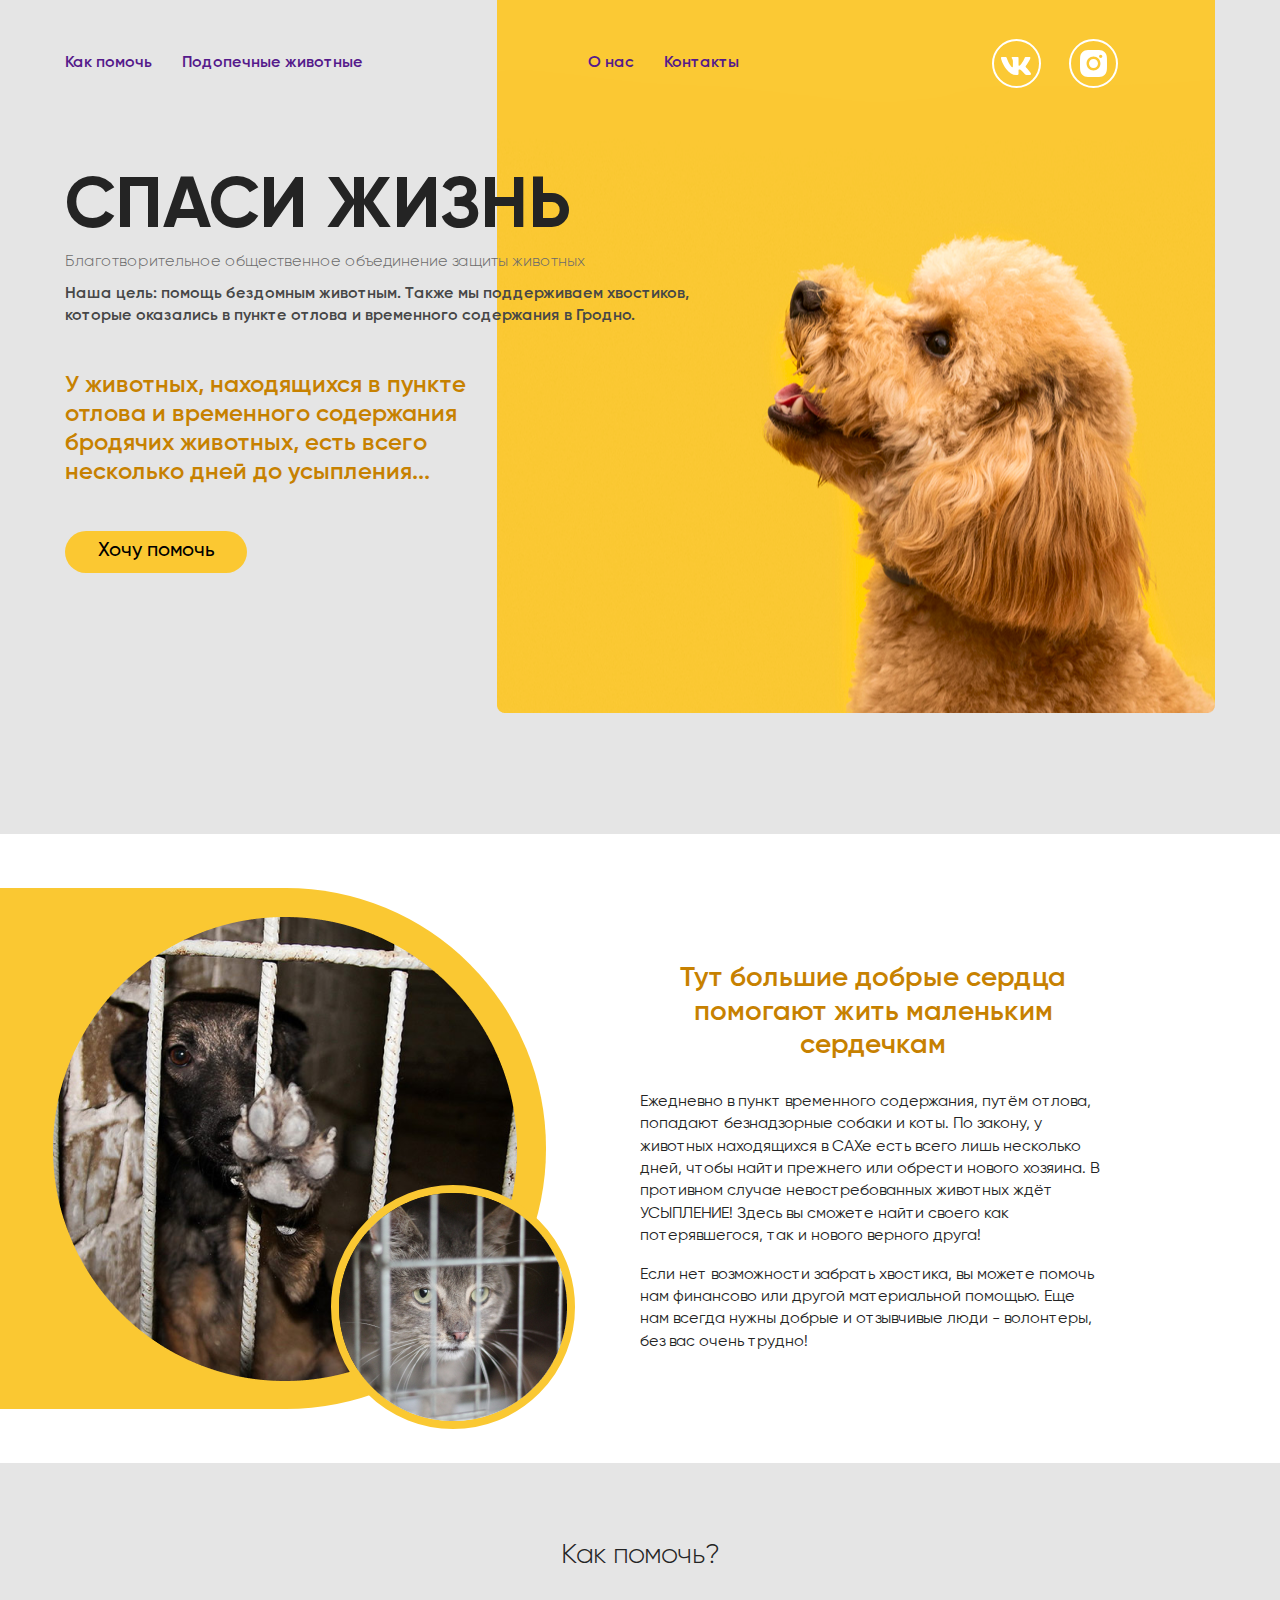
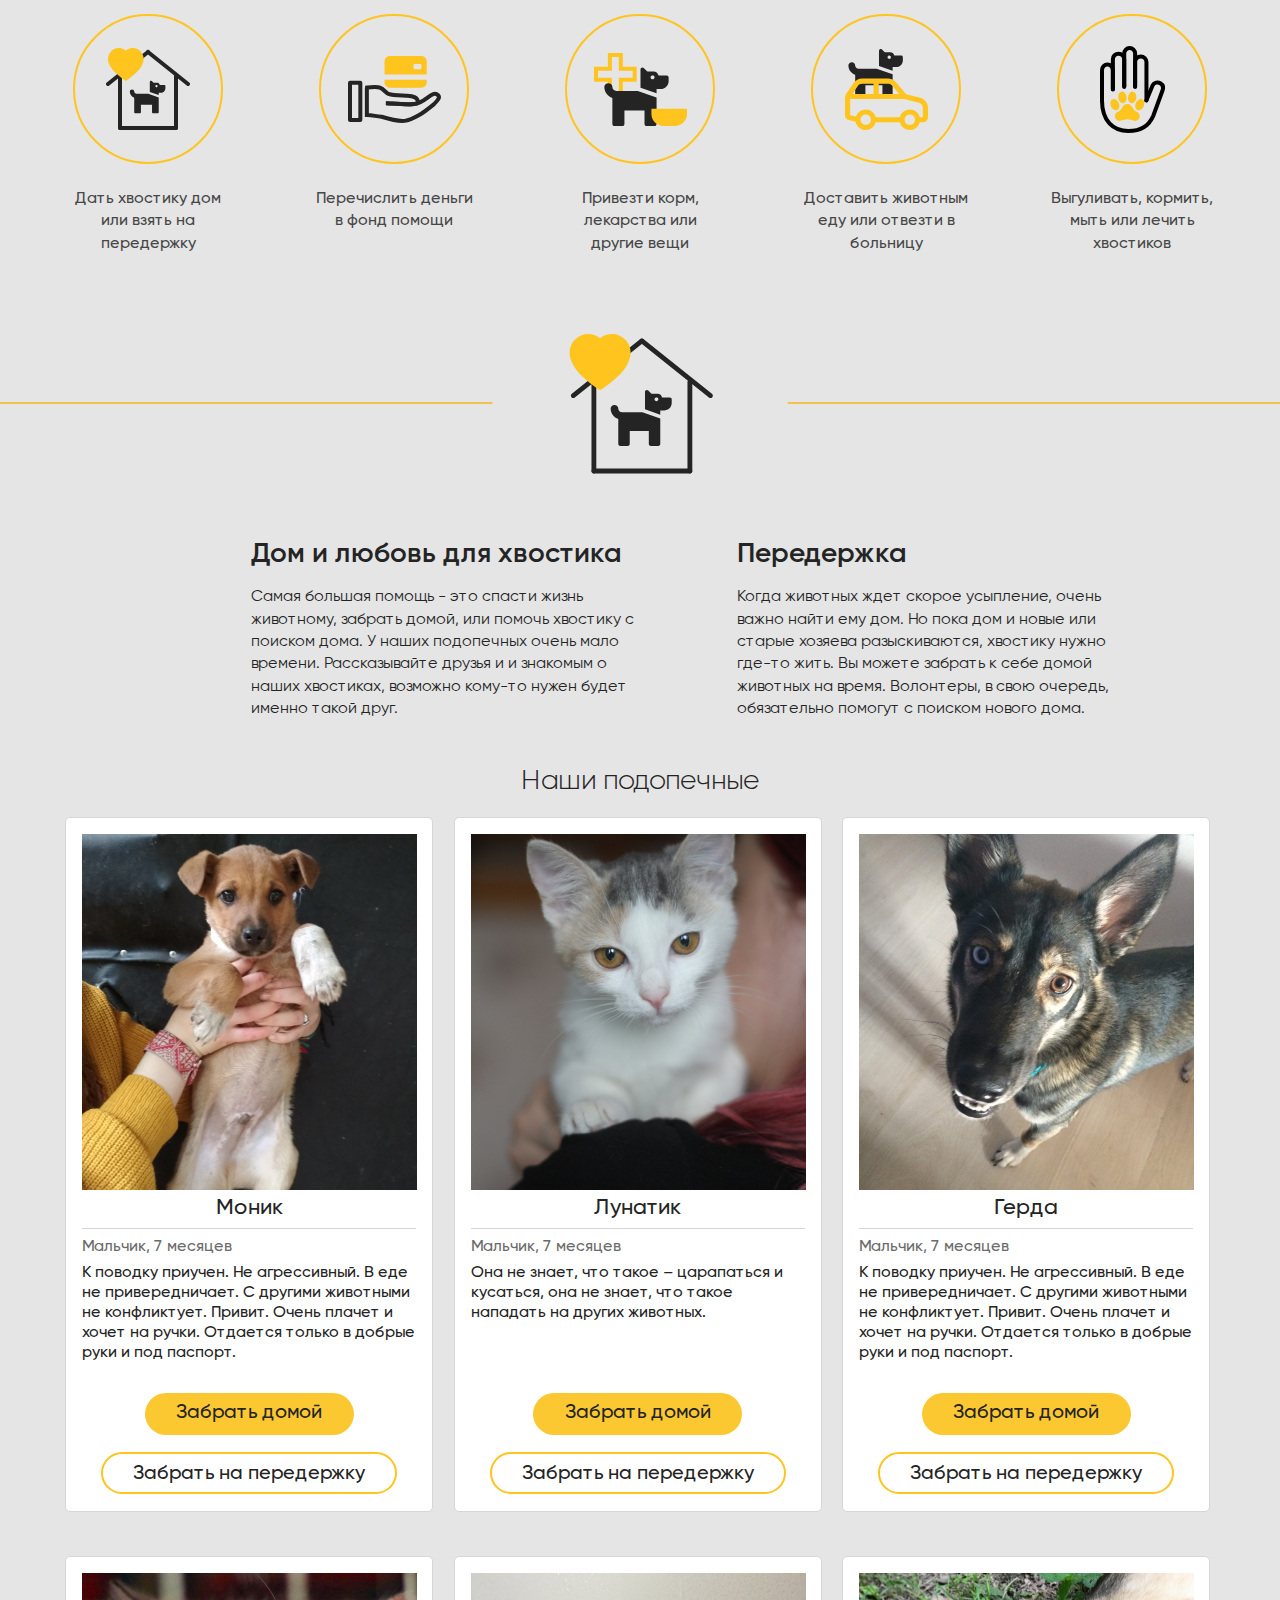
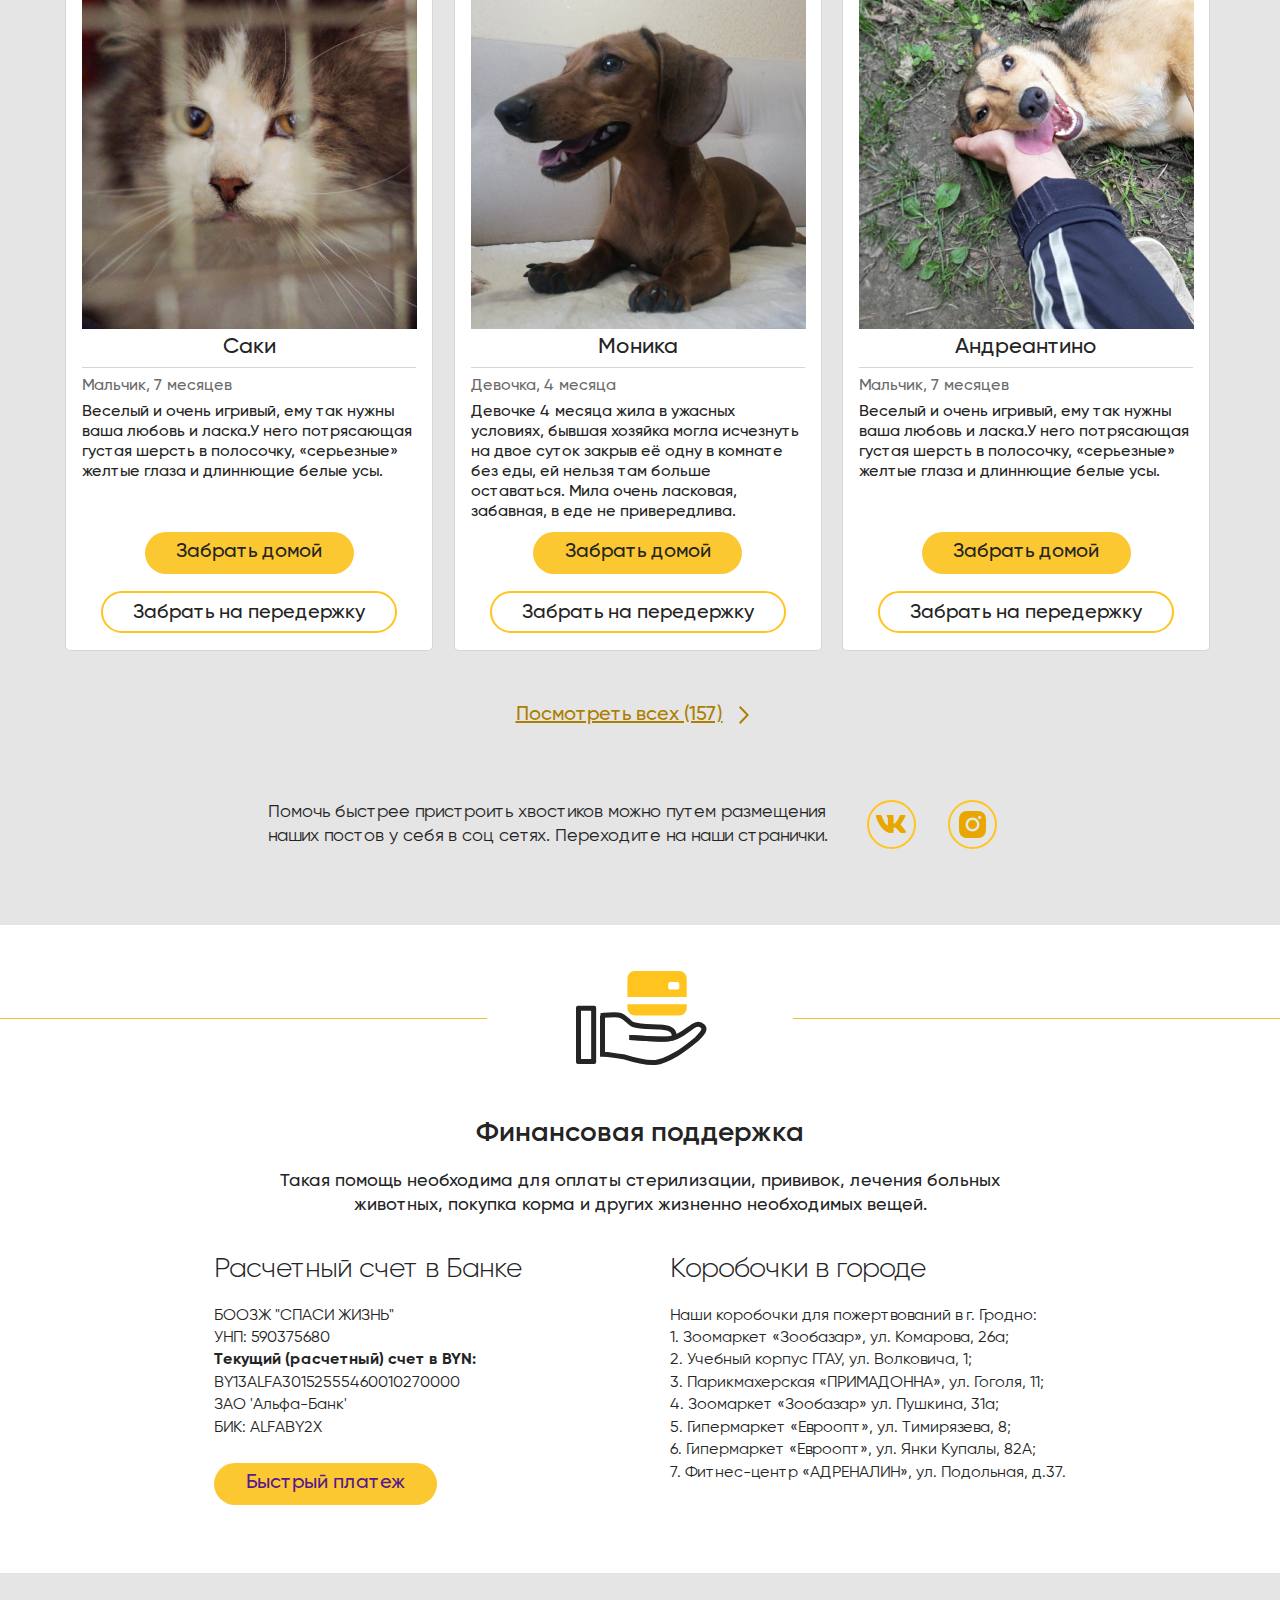
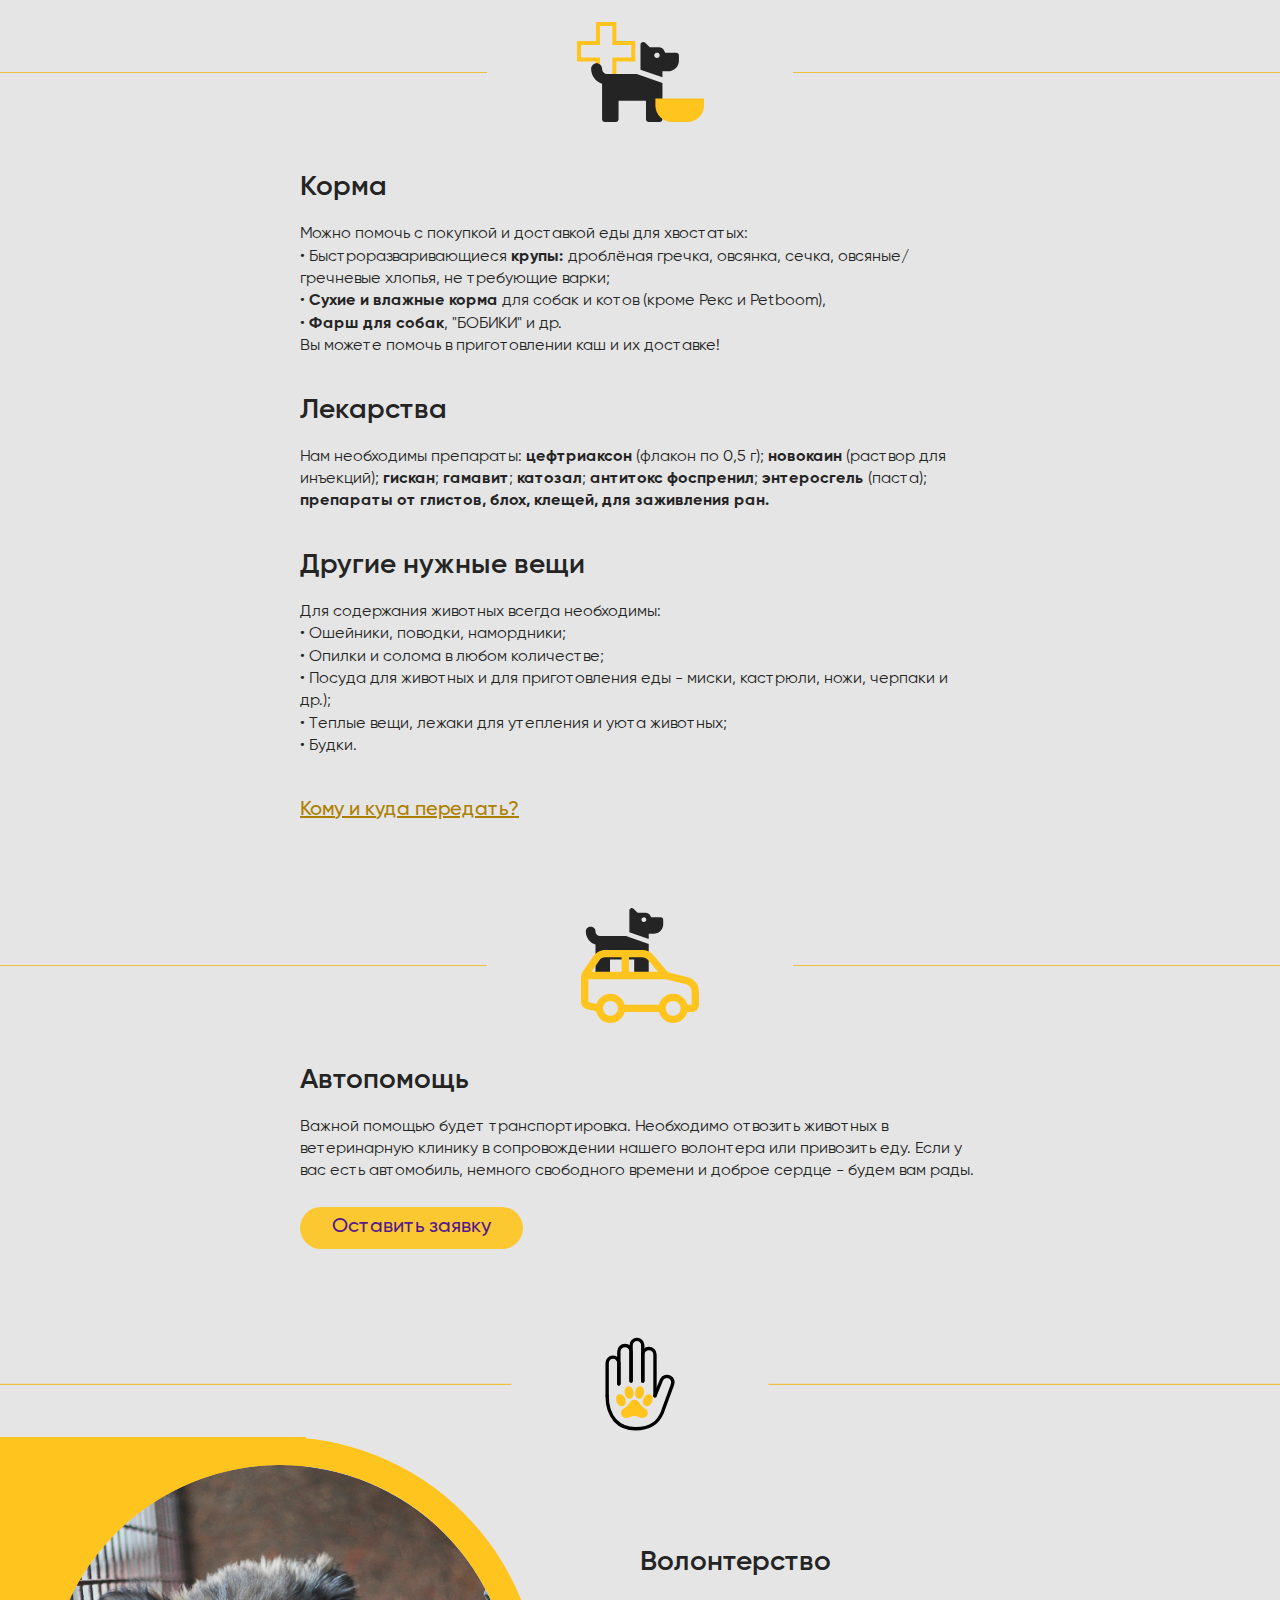
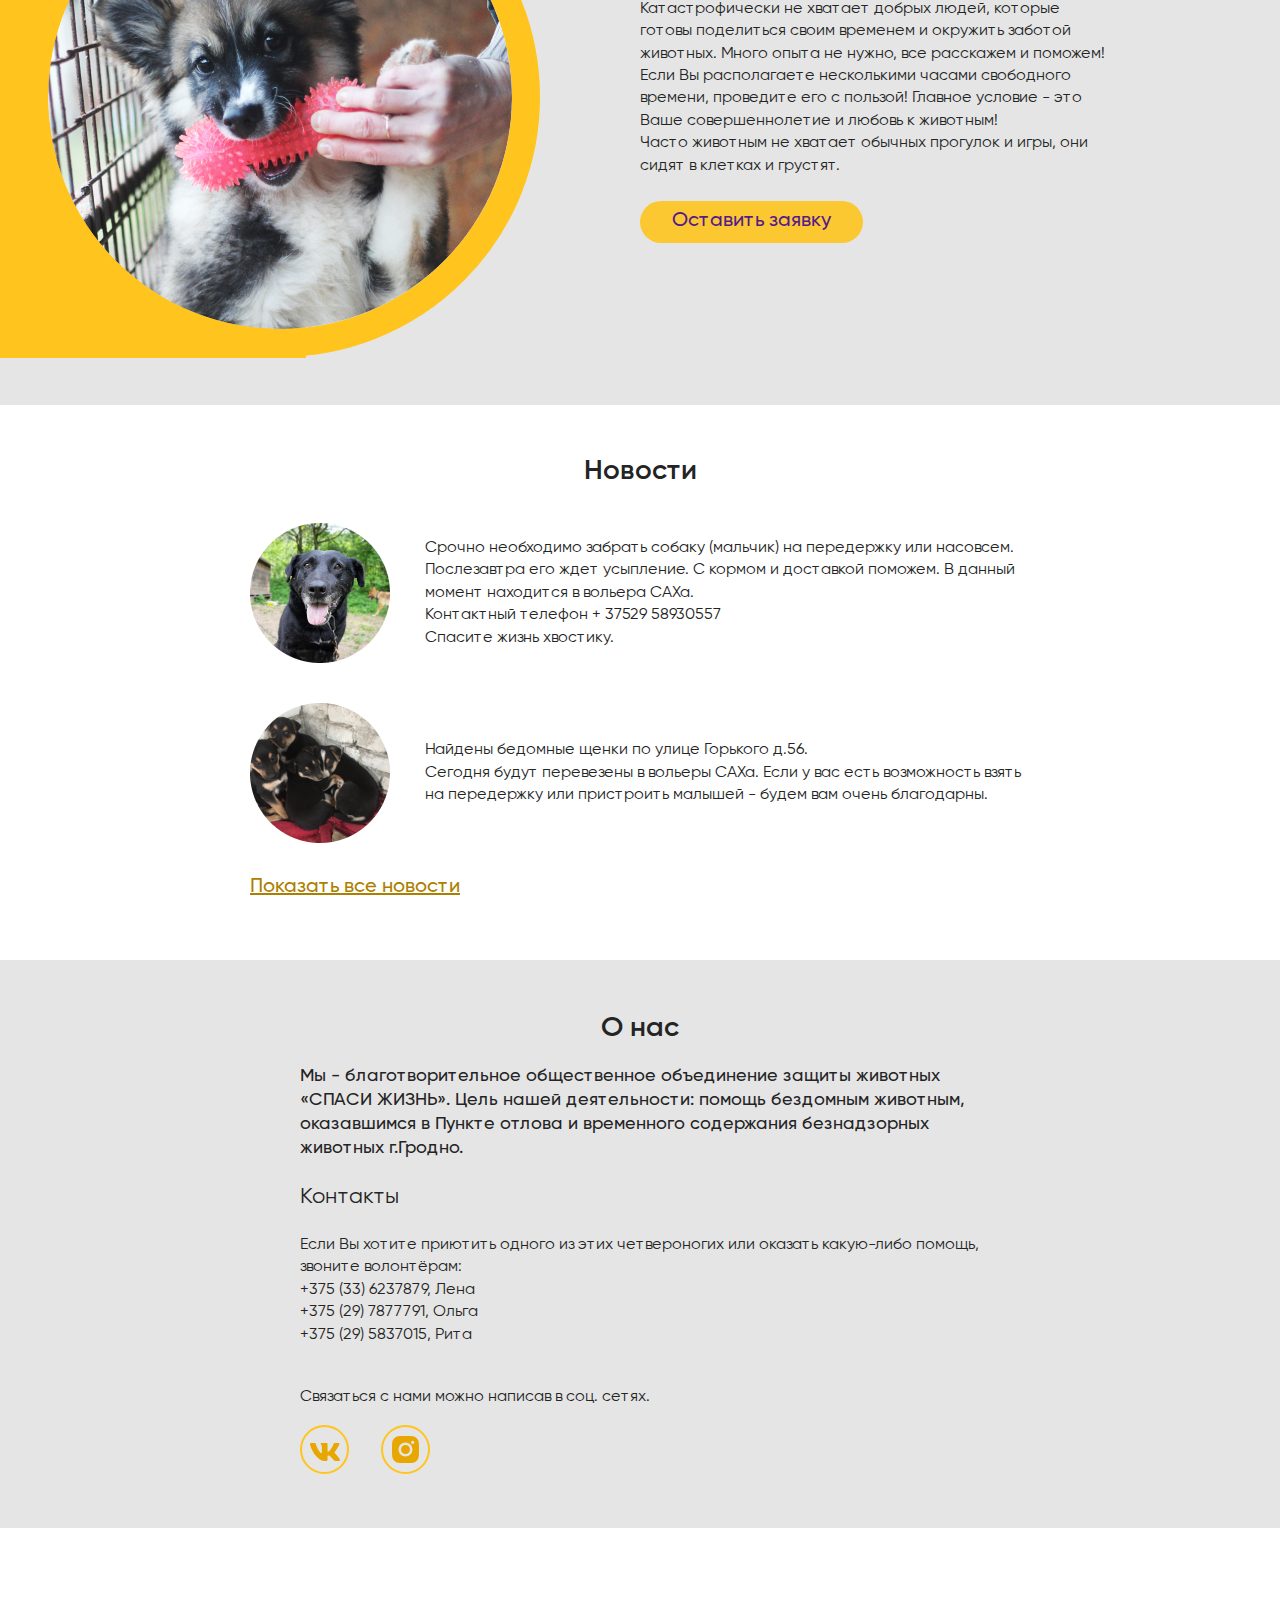
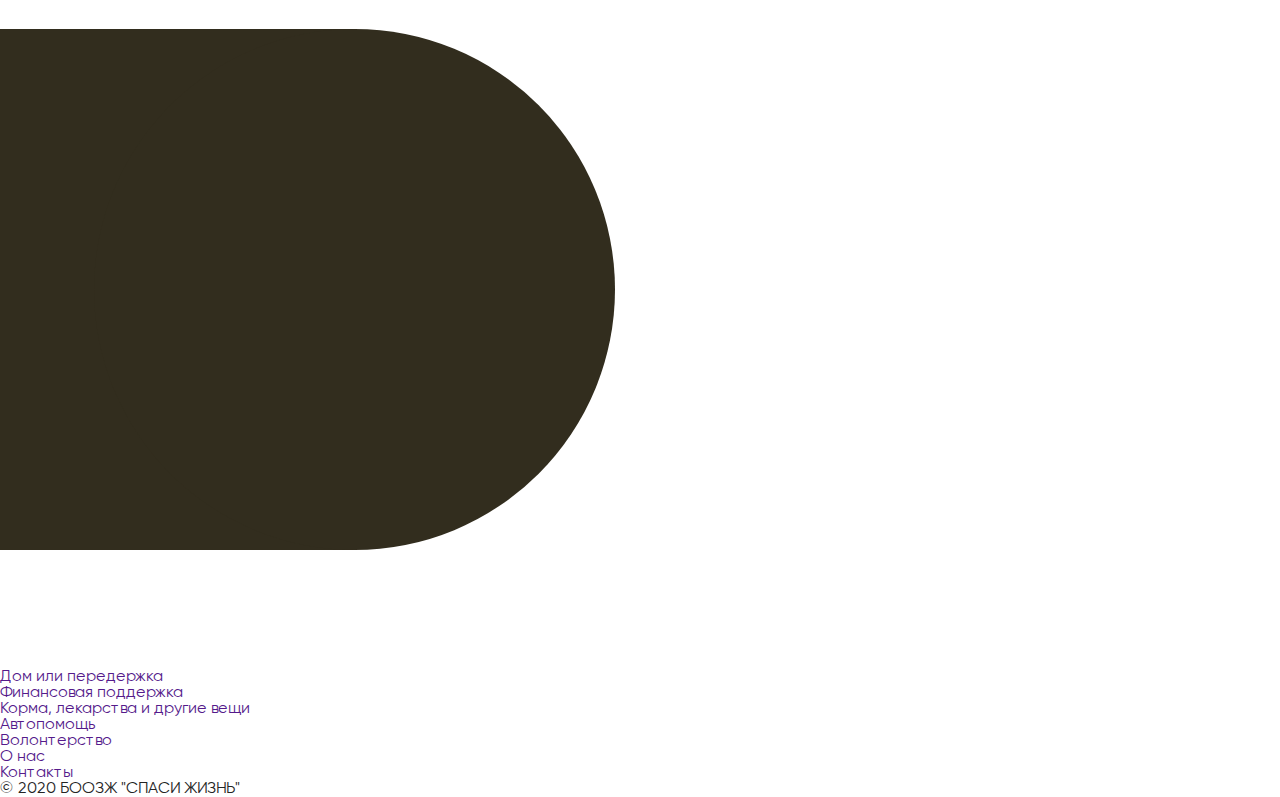
==== commit 5feb50a8: "add media 1269" ====
--- a/index.html
+++ b/index.html
@@ -300,7 +300,7 @@
    </section>
 
    <section class="bring-eat">
-      <div class="bring-eat__image"></div>
+      <div class="bring-eat__image"><img src="/img/bring-eat/Frame89.svg" alt=""></div>
       <div class="container">
          <div class="bring-eat__body">
             <p class="bring-eat__title">Корма</p>
@@ -333,20 +333,20 @@
    </section>
 
    <section class="transport">
-      <div class="transport__image"></div>
+      <div class="transport__image"><img src="/img/transport/Group27.svg" alt=""></div>
       <div class="container">
          <div class="transport__body">
-            <div class="transport__title">Автопомощь</div>
-            <div class="tansport__title">Важной помощью будет транспортировка. Необходимо отвозить животных в
+            <p class="transport__title">Автопомощь</p>
+            <p class="tansport__text">Важной помощью будет транспортировка. Необходимо отвозить животных в
                ветеринарную клинику в сопровождении нашего волонтера или привозить еду. Если у вас есть автомобиль,
-               немного свободного времени и доброе сердце - будем вам рады.</div>
+               немного свободного времени и доброе сердце - будем вам рады.</p>
             <a href="" class="transport__button button__yellow button__yellow-223">Оставить заявку</a>
          </div>
       </div>
    </section>
 
    <section class="volunteering">
-      <div class="volunteering__image"></div>
+      <div class="volunteering__image"><img src="/img/volunteering/Group317.svg" alt=""></div>
       <div class="volunteering__body">
          <div class="volunteering__column">
             <div class="volunteering__square"></div>
--- a/css/style.css
+++ b/css/style.css
@@ -883,29 +883,56 @@
 
 .bring-eat {
   background: #e5e5e5;
+  padding: 36px 0 0 0;
 }
 
 .bring-eat__body {
   margin: 0 auto;
   max-width: 680px;
+  padding: 16px 0 0 0;
+}
+
+@media (max-width: 1269px) {
+  .bring-eat__body {
+    max-width: 481px;
+    padding: 0;
+  }
 }
 
 .bring-eat__image {
-  height: 198px;
-  background: url(../img/bring-eat/Frame89.svg) center no-repeat;
+  height: 126px;
+}
+
+@media (max-width: 1269px) {
+  .bring-eat__image {
+    height: 96px;
+  }
+}
+
+.bring-eat__image img {
+  -o-object-fit: cover;
+     object-fit: cover;
+  width: 100%;
+  height: 100%;
 }
 
 .bring-eat__title {
   font-weight: 600;
   font-size: 28px;
   line-height: 24px;
-  margin: 40px 0 0 0;
+  margin: 24px 0 0 0;
+}
+
+@media (max-width: 1269px) {
+  .bring-eat__title {
+    font-size: 24px;
+  }
 }
 
 .bring-eat__text {
   font-size: 16px;
   line-height: 140%;
-  padding: 24px 0 0 0;
+  padding: 24px 0 16px 0;
 }
 
 .bring-eat__text span {
@@ -913,7 +940,7 @@
 }
 
 .bring-eat__link {
-  margin: 16px 0 32px 0;
+  margin: 16px 0 72px 0;
   font-weight: 500;
   font-size: 20px;
   line-height: 40px;
@@ -922,28 +949,53 @@
   display: inline-block;
 }
 
+@media (max-width: 1269px) {
+  .bring-eat__link {
+    margin: 16px 0 58px 0;
+  }
+}
+
 .transport {
   background: #e5e5e5;
 }
 
 .transport__image {
-  height: 206px;
+  height: 126px;
   margin: 0 auto;
-  background: url(../img/transport/Group27.svg) center no-repeat;
+}
+
+@media (max-width: 1269px) {
+  .transport__image {
+    height: 96px;
+  }
+}
+
+.transport__image img {
+  -o-object-fit: cover;
+     object-fit: cover;
+  width: 100%;
+  height: 100%;
 }
 
 .transport__body {
   max-width: 680px;
   margin: 0 auto;
+}
+
+@media (max-width: 1269px) {
+  .transport__body {
+    max-width: 481px;
+  }
 }
 
 .transport__title {
   font-weight: 600;
   font-size: 28px;
   line-height: 24px;
-}
-
-.tansport__title {
+  margin: 40px 0 0;
+}
+
+.tansport__text {
   font-size: 16px;
   line-height: 140%;
   margin: 24px 0;
@@ -953,6 +1005,12 @@
   margin: 0 0 82px 0;
 }
 
+@media (max-width: 1269px) {
+  .transport__button {
+    margin: 0 0 76px 0;
+  }
+}
+
 .volunteering {
   background: #e5e5e5;
 }
@@ -960,14 +1018,31 @@
 .volunteering__image {
   margin: 0 auto;
   height: 106px;
-  background: url(../img/volunteering/Group317.svg) center no-repeat;
+}
+
+@media (max-width: 1269px) {
+  .volunteering__image {
+    height: 96px;
+  }
+}
+
+.volunteering__image img {
+  -o-object-fit: cover;
+     object-fit: cover;
+  width: 100%;
+  height: 100%;
 }
 
 .volunteering__body {
   display: -webkit-box;
   display: -ms-flexbox;
   display: flex;
-  height: 571px;
+}
+
+@media (max-width: 1269px) {
+  .volunteering__body {
+    margin: 44px 0 0 0;
+  }
 }
 
 .volunteering__column {
@@ -983,6 +1058,13 @@
   right: 334px;
 }
 
+@media (max-width: 1269px) {
+  .volunteering__square {
+    height: 390px;
+    right: 290px;
+  }
+}
+
 .volunteering__title {
   margin: 113px 0 24px 0;
   font-weight: 600;
@@ -990,19 +1072,33 @@
   line-height: 24px;
 }
 
+@media (max-width: 1269px) {
+  .volunteering__title {
+    margin: 3px 0 24px 0;
+    font-size: 24px;
+  }
+}
+
 .volunteering__text {
   font-size: 16px;
   line-height: 140%;
   max-width: 466px;
 }
 
+@media (max-width: 1269px) {
+  .volunteering__text {
+    max-width: 323px;
+  }
+}
+
 .volunteering__button {
-  margin: 24px 0 0 0;
-}
-
-volunteering__image-dog {
-  height: 100%;
-  width: 100%;
+  margin: 24px 0 162px 0;
+}
+
+@media (max-width: 1269px) {
+  .volunteering__button {
+    margin: 24px 0 41px 0;
+  }
 }
 
 .volunteering__img {
@@ -1013,9 +1109,26 @@
   top: 0;
 }
 
+@media (max-width: 1269px) {
+  .volunteering__img {
+    width: 348px;
+    height: 348px;
+    -webkit-box-sizing: content-box;
+            box-sizing: content-box;
+    border: 21px solid #ffc41e;
+  }
+}
+
 .news {
   max-width: 780px;
   margin: 0 auto;
+}
+
+@media (max-width: 1269px) {
+  .news {
+    width: 619px;
+    margin: 0 auto;
+  }
 }
 
 .news__title {
@@ -1026,21 +1139,55 @@
   margin: 54px 0 0 0;
 }
 
+@media (max-width: 1269px) {
+  .news__title {
+    margin: 36px 0 26px 0;
+    font-size: 24px;
+  }
+}
+
 .news__img {
-  margin: 40px 35px 0 0;
+  margin: 0 35px 0 0;
+}
+
+@media (max-width: 1269px) {
+  .news__img {
+    margin: 5px 56px 7px 0;
+  }
 }
 
 .news__text {
   font-size: 16px;
   line-height: 140%;
   max-width: 603px;
+  margin: auto 0;
+}
+
+@media (max-width: 1269px) {
+  .news__text {
+    max-width: 433px;
+  }
+}
+
+.news__column {
+  display: -webkit-box;
+  display: -ms-flexbox;
+  display: flex;
   margin: 40px 0 0 0;
 }
 
-.news__column {
-  display: -webkit-box;
-  display: -ms-flexbox;
-  display: flex;
+@media (max-width: 1269px) {
+  .news__column {
+    width: 619px;
+    margin: 0 auto;
+  }
+}
+
+@media (max-width: 1269px) {
+  .news__column img {
+    height: 130px;
+    width: 130px;
+  }
 }
 
 .news__allnews {
@@ -1053,6 +1200,12 @@
   display: inline-block;
 }
 
+@media (max-width: 1269px) {
+  .news__allnews {
+    margin: 16px 0 36px 0;
+  }
+}
+
 .about-us {
   background: #e5e5e5;
 }
@@ -1060,6 +1213,12 @@
 .about-us__body {
   max-width: 680px;
   margin: 0 auto;
+}
+
+@media (max-width: 1269px) {
+  .about-us__body {
+    width: 481px;
+  }
 }
 
 .about-us__title {
@@ -1070,12 +1229,25 @@
   text-align: center;
 }
 
+@media (max-width: 1269px) {
+  .about-us__title {
+    font-size: 24px;
+    padding: 48px 0 24px 0;
+  }
+}
+
 .about-us__text {
   font-weight: 500;
   font-size: 18px;
   line-height: 24px;
 }
 
+@media (max-width: 1269px) {
+  .about-us__text {
+    font-size: 16px;
+  }
+}
+
 .abuot-us__contacts-title {
   font-size: 22px;
   line-height: 26px;
@@ -1087,10 +1259,22 @@
   line-height: 140%;
 }
 
+@media (max-width: 1269px) {
+  .about-us__contacts {
+    font-size: 14px;
+  }
+}
+
 .about-us__call {
   font-size: 16px;
   line-height: 140%;
   padding: 40px 0 16px 0;
+}
+
+@media (max-width: 1269px) {
+  .about-us__call {
+    padding: 32px 0 24px 0;
+  }
 }
 
 .about-us__list-links {
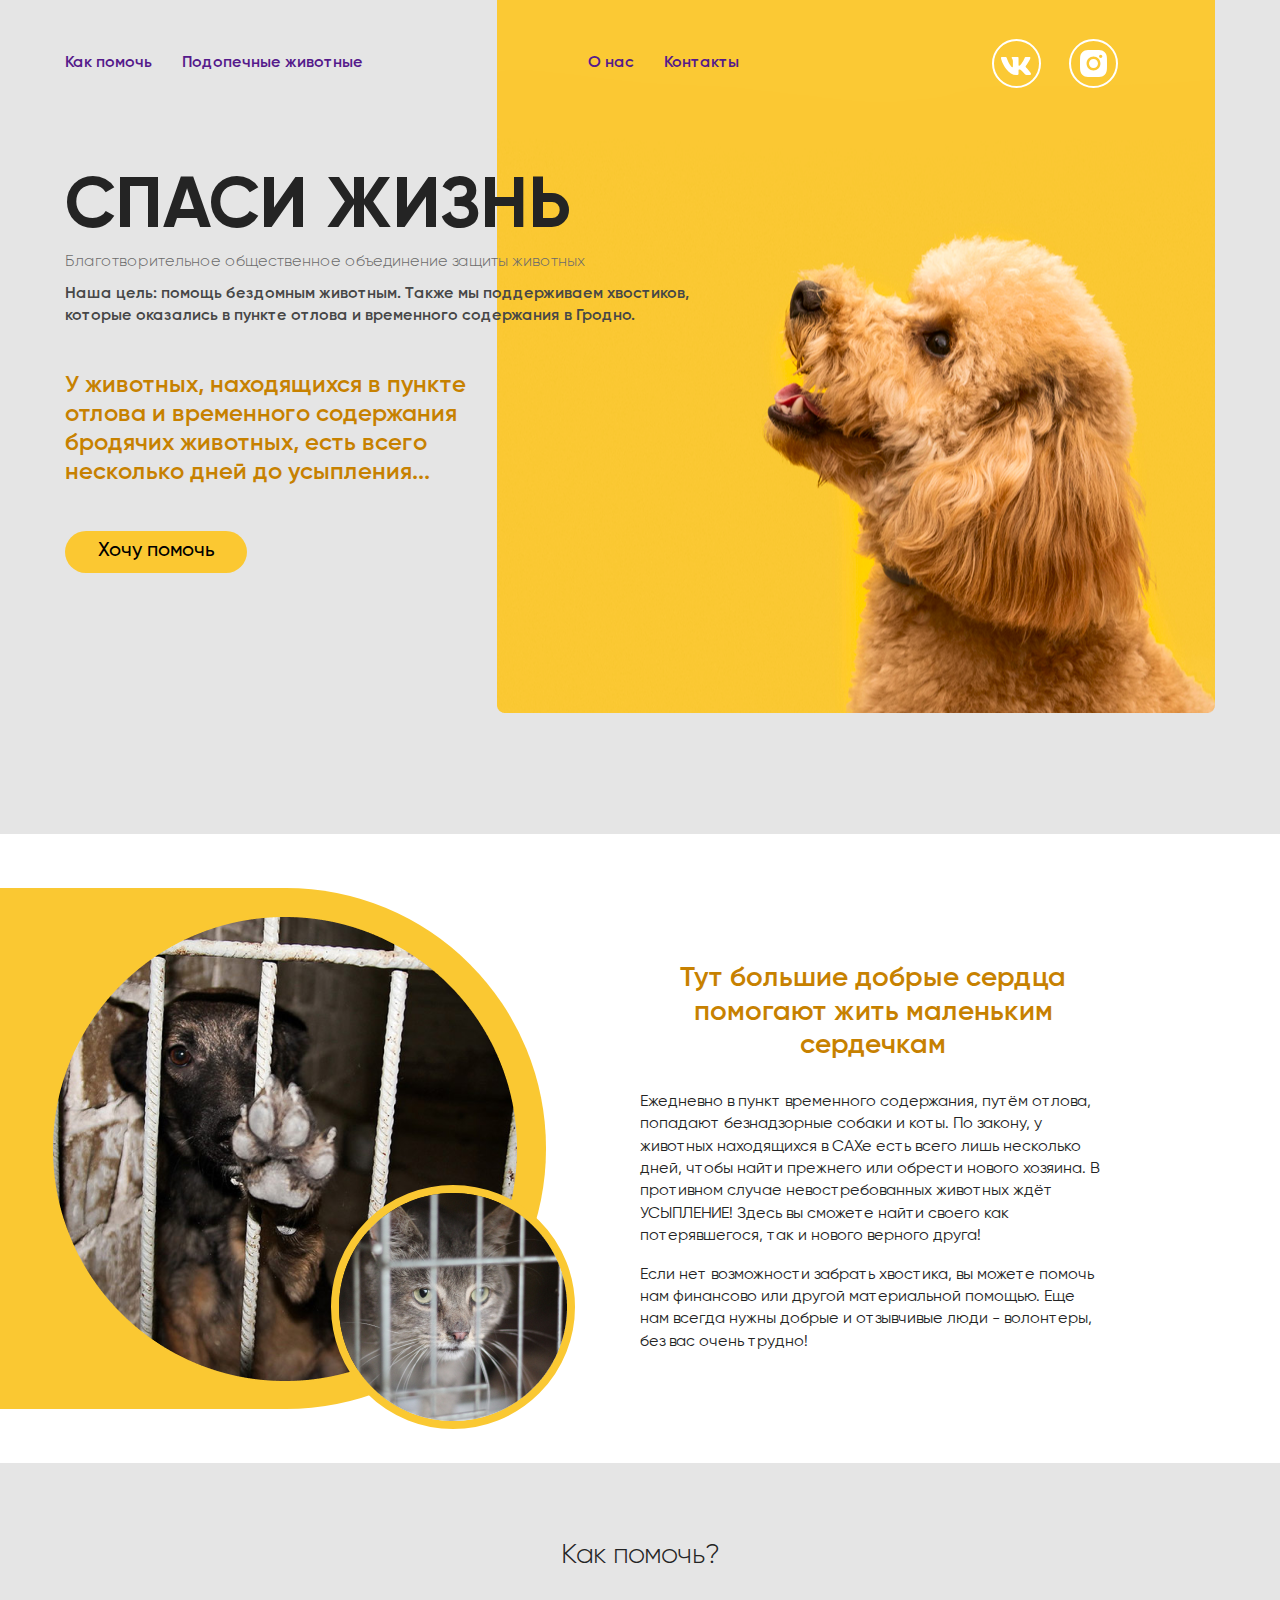
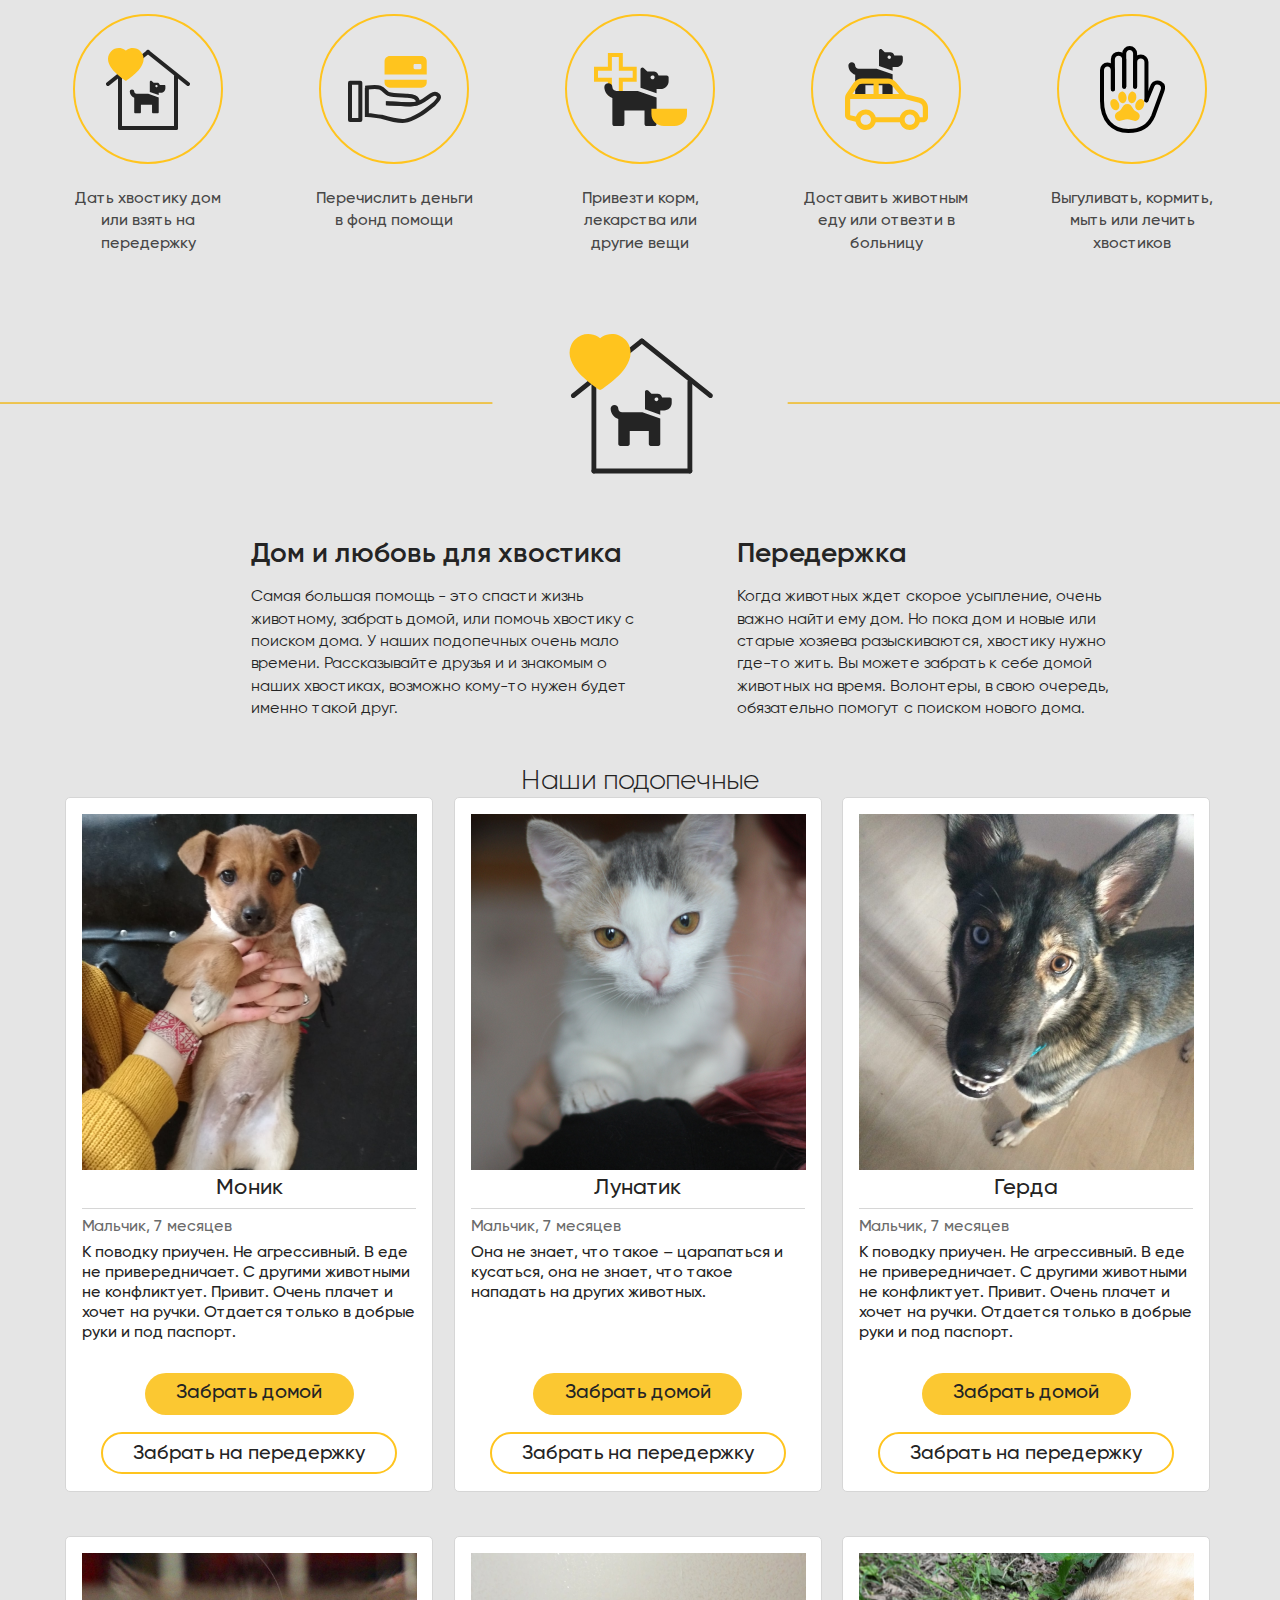
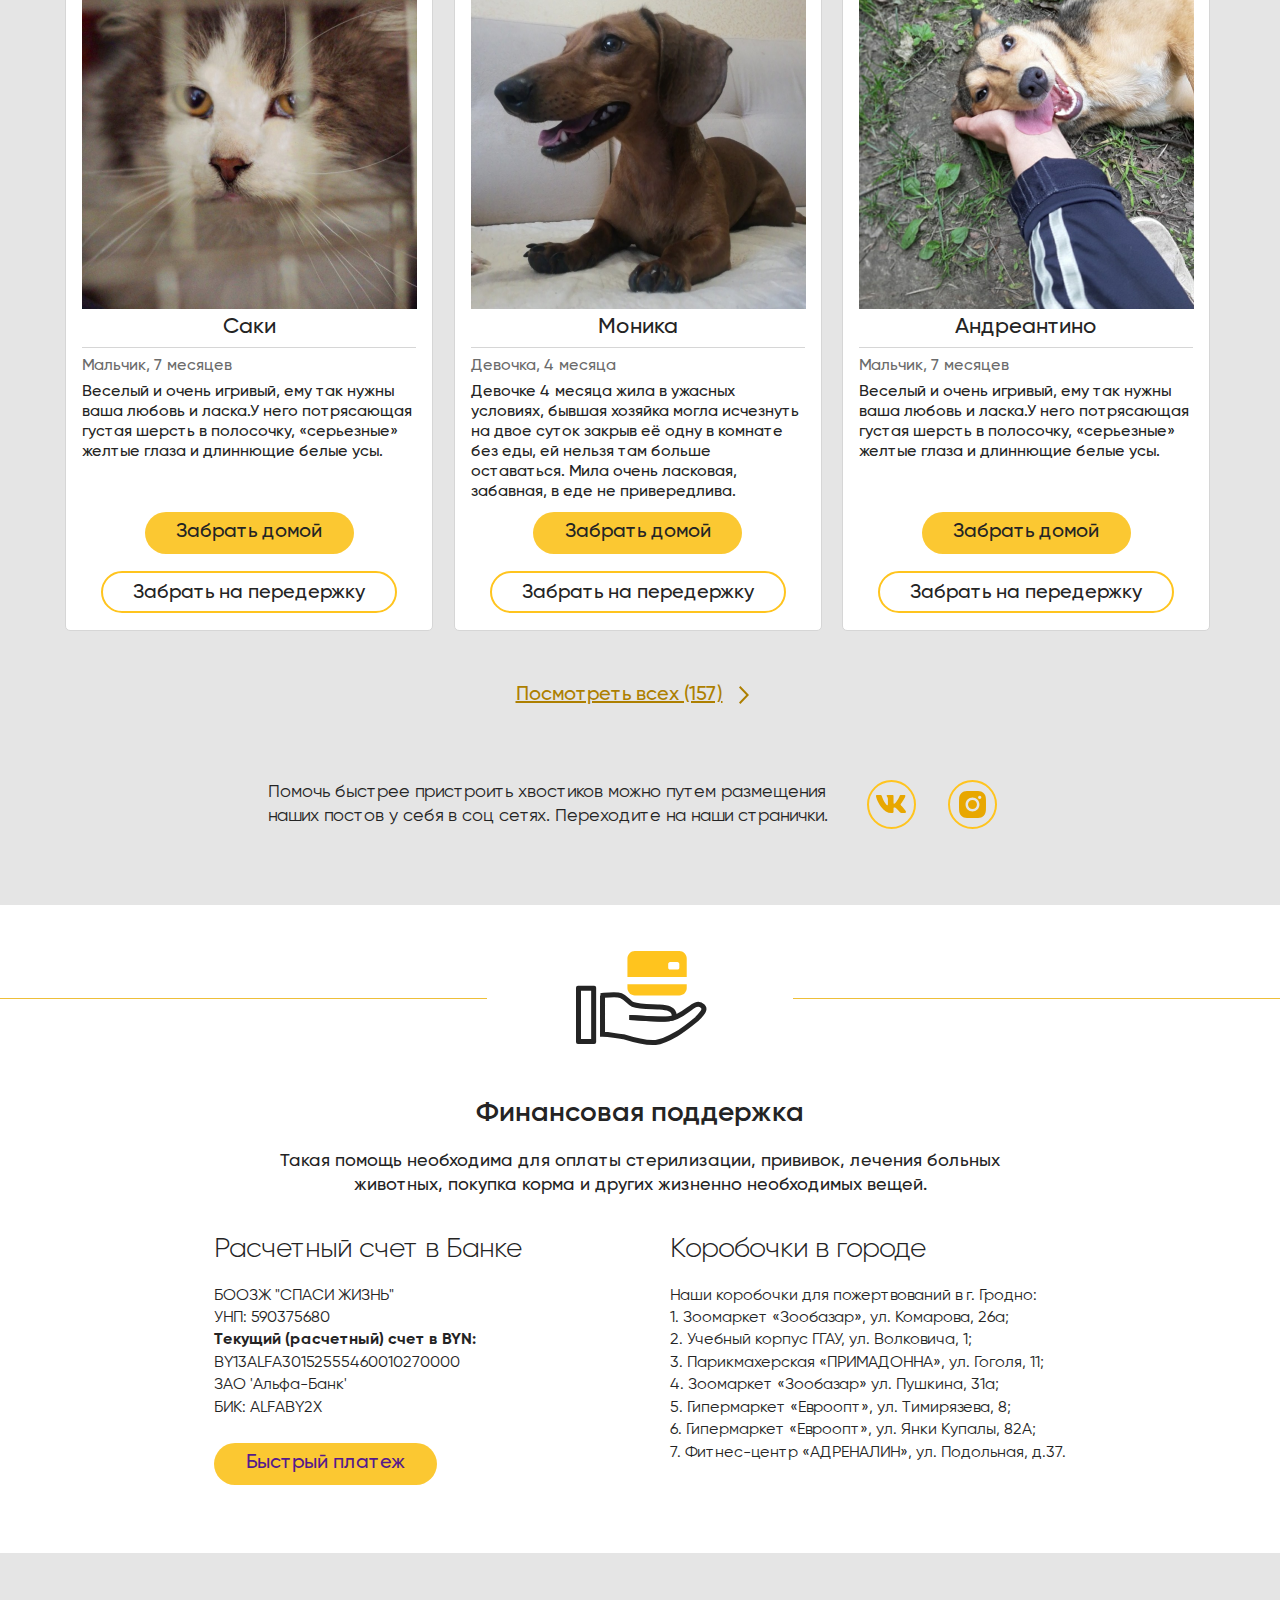
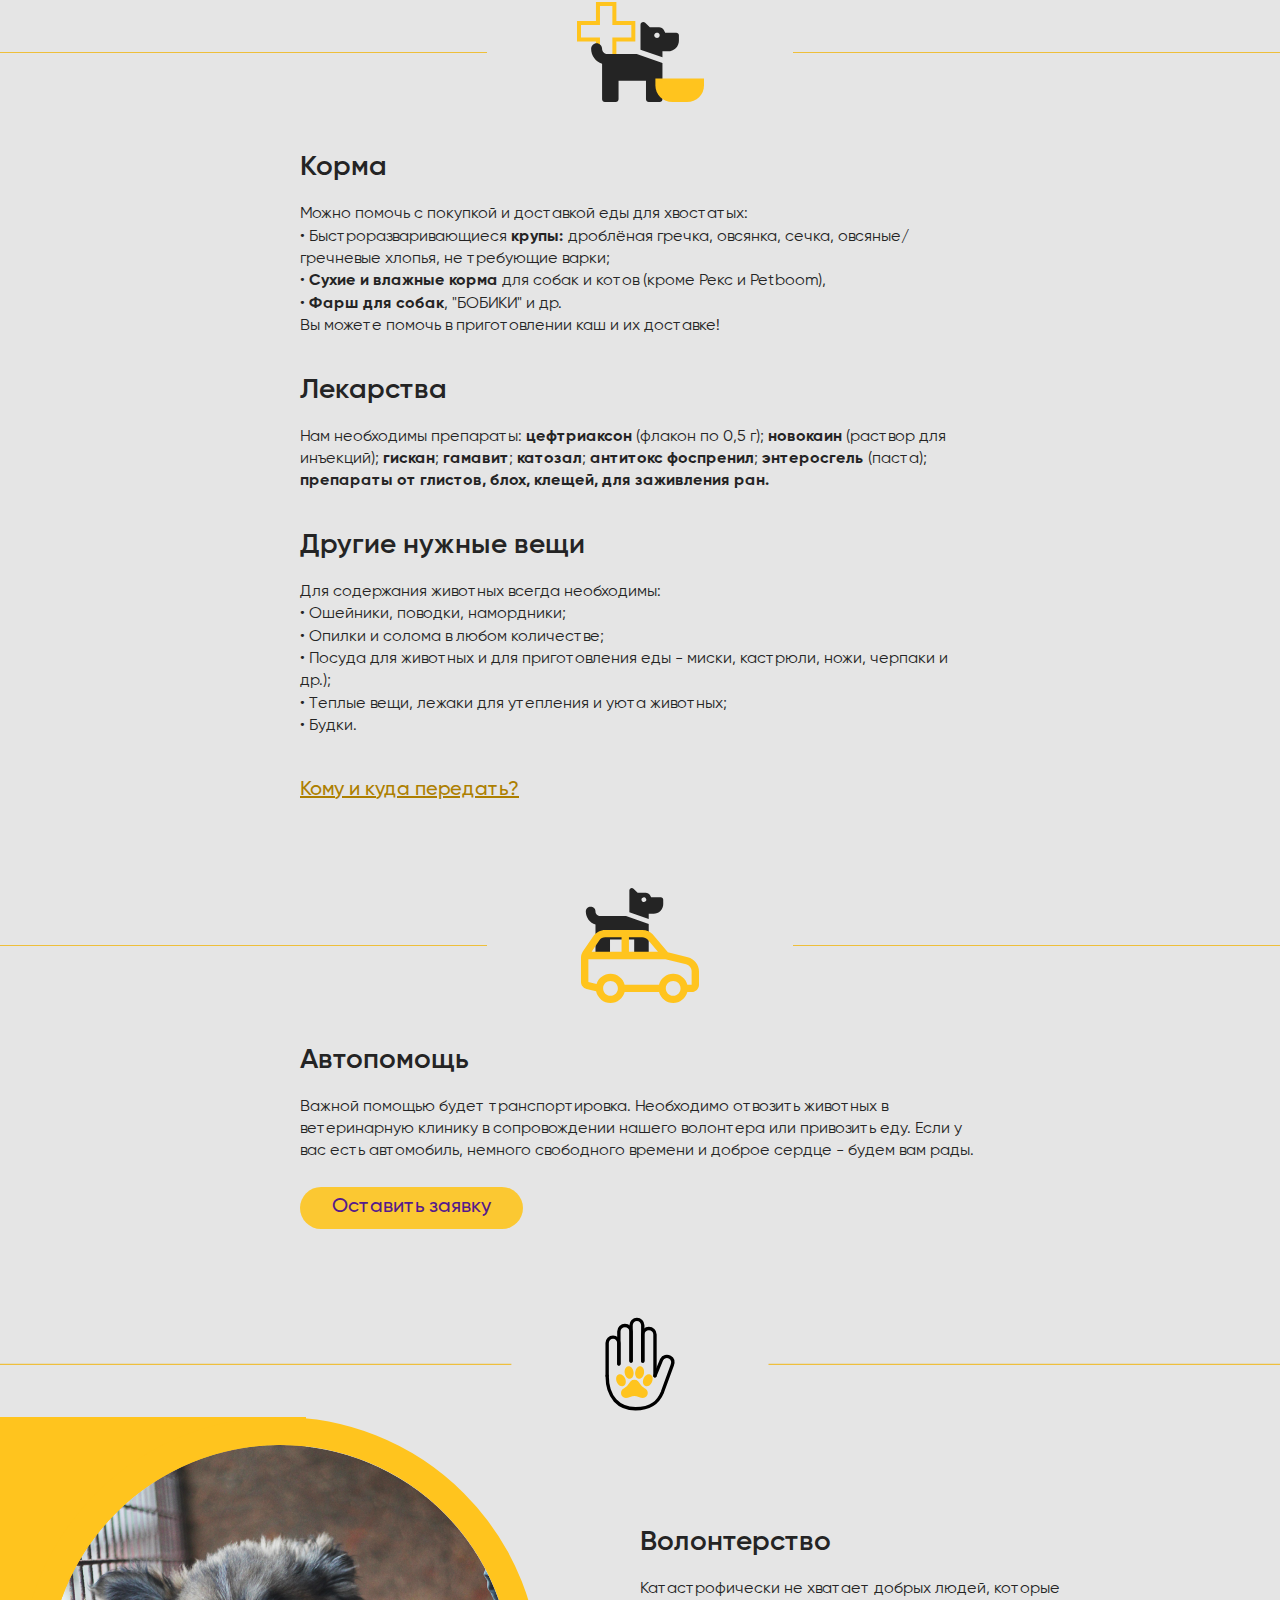
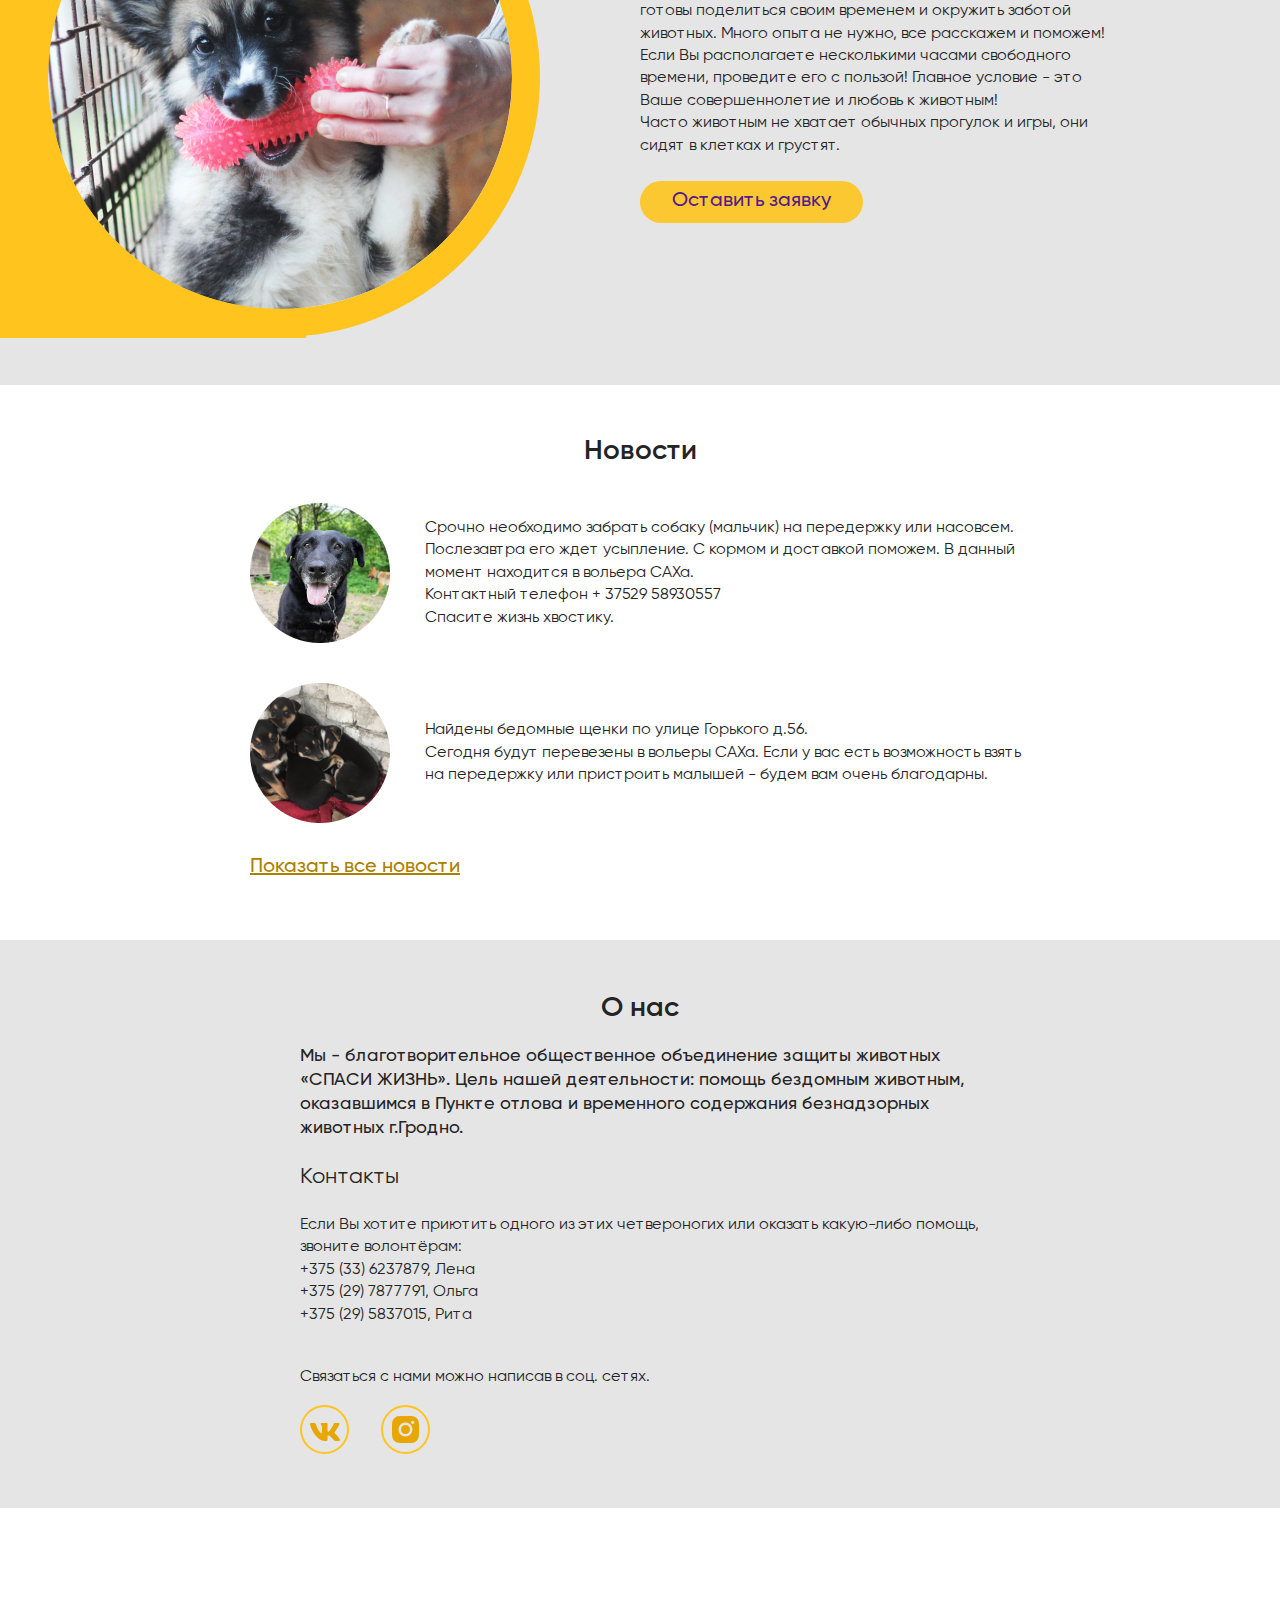
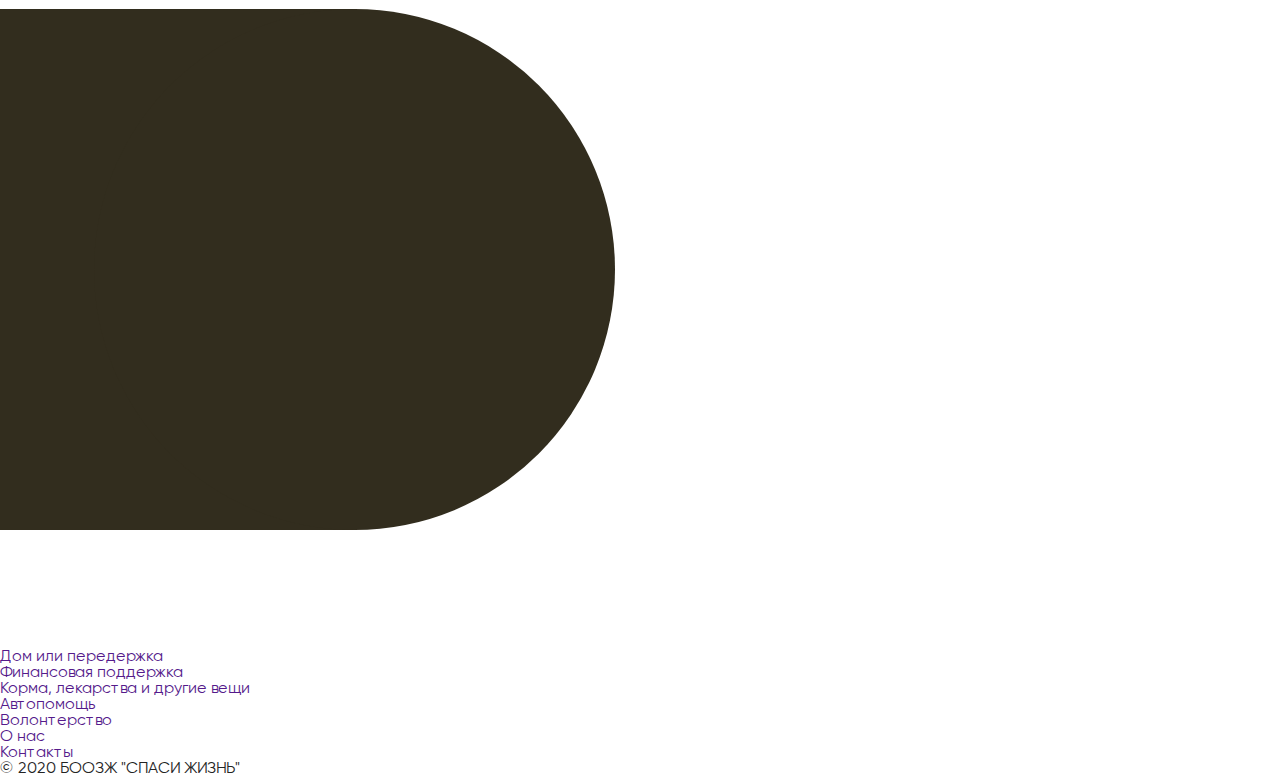
==== commit 8d3fadb7: "add media 1023 70%" ====
--- a/index.html
+++ b/index.html
@@ -82,361 +82,362 @@
                </div>
             </div>
          </div>
+
+      </section>
+
+      <section class="how-help">
+         <div class="container">
+            <div class="how-help__content">
+               <span class="how-help__title">Как помочь?</span>
+               <ul class="how-help__row">
+                  <li class="how-help__item">
+                     <div class="how-help__item-img">
+                        <img src="img/how-help/Group1.svg" alt="">
+                     </div>
+                     <div class="how-help__item-text">Дать хвостику дом или взять на передержку</div>
+                  </li>
+                  <li class="how-help__item">
+                     <div class="how-help__item-img">
+                        <img src="img/how-help/Group2.svg" alt="">
+                     </div>
+                     <div class="how-help__item-text">Перечислить деньги в фонд помощи</div>
+                  </li>
+                  <li class="how-help__item">
+                     <div class="how-help__item-img">
+                        <img src="img/how-help/Group3.svg" alt="">
+                     </div>
+                     <div class="how-help__item-text">Привезти корм, лекарства или другие вещи</div>
+                  </li>
+                  <li class="how-help__item">
+                     <div class="how-help__item-img">
+                        <img src="img/how-help/Group4.svg" alt="">
+                     </div>
+                     <div class="how-help__item-text">Доставить животным еду или отвезти в больницу</div>
+                  </li>
+                  <li class="how-help__item">
+                     <div class="how-help__item-img">
+                        <img src="img/how-help/Group5.svg" alt="">
+                     </div>
+                     <div class="how-help__item-text">Выгуливать, кормить, мыть или лечить хвостиков</div>
+                  </li>
+               </ul>
+            </div>
+         </div>
+
+      </section>
+
+      <section class="give-home">
+         <div class="give-home__title">
+            <img src="/img/home/Frame61.svg" alt="">
+         </div>
+         <div class="container">
+            <div class="give-home__row">
+               <div class="give-home__item">
+                  <div class="give-home__item-title">Дом и любовь для хвостика</div>
+                  <div class="give-home__item-text">Самая большая помощь - это спасти жизнь животному, забрать домой,
+                     или помочь хвостику с поиском дома. У наших подопечных очень мало времени. Рассказывайте друзья и и
+                     знакомым о наших хвостиках, возможно кому-то нужен будет именно такой друг.</div>
+               </div>
+               <div class="give-home__item">
+                  <div class="give-home__item-title">Передержка</div>
+                  <div class="give-home__item-text">Когда животных ждет скорое усыпление, очень важно найти ему дом.
+                     Но
+                     пока дом и новые или старые хозяева разыскиваются, хвостику нужно где-то жить. Вы можете забрать
+                     к
+                     себе домой животных на время. Волонтеры, в свою очередь, обязательно помогут с поиском нового
+                     дома.
+                  </div>
+
+               </div>
+            </div>
+
+            <div class="give-home__animals-title">Наши подопечные</div>
+            <div class="animal">
+               <div class="animal__card">
+                  <div class="animal__card-wrapper">
+                     <img src="img/animal/image15.png" alt="image_monik" class="animal__img">
+                     <div class="animal__name">Моник</div>
+                     <div class="animal__age">Мальчик, 7 месяцев</div>
+                     <div class="animal__discription">К поводку приучен. Не агрессивный. В еде не привередничает. С
+                        другими
+                        животными не конфликтует. Привит. Очень плачет и хочет на ручки. Отдается только в добрые руки и
+                        под паспорт.</div>
+                     <div class="animal__button">
+                        <a href="" class="animal__button-link">Забрать домой</a>
+                     </div>
+                     <div class="animal__button-2">
+                        <a href="" class="animal__button-2-link">Забрать на передержку</a>
+                     </div>
+                  </div>
+               </div>
+               <div class="animal__card">
+                  <div class="animal__card-wrapper">
+                     <img src="img/animal/image16.png" alt="image_lunatik" class="animal__img">
+                     <div class="animal__name">Лунатик</div>
+                     <div class="animal__age">Мальчик, 7 месяцев</div>
+                     <div class="animal__discription">Она не знает, что такое – царапаться и кусаться, она не знает, что
+                        такое нападать на других животных.</div>
+                     <div class="animal__button">
+                        <a href="" class="animal__button-link">Забрать домой</a>
+                     </div>
+                     <div class="animal__button-2">
+                        <a href="" class="animal__button-2-link">Забрать на передержку</a>
+                     </div>
+                  </div>
+               </div>
+               <div class="animal__card">
+                  <div class="animal__card-wrapper">
+                     <img src="img/animal/image17.png" alt="image_gerda" class="animal__img">
+                     <div class="animal__name">Герда</div>
+                     <div class="animal__age">Мальчик, 7 месяцев</div>
+                     <div class="animal__discription">К поводку приучен. Не агрессивный. В еде не привередничает. С
+                        другими
+                        животными не конфликтует. Привит. Очень плачет и хочет на ручки. Отдается только в добрые руки и
+                        под паспорт.</div>
+                     <div class="animal__button">
+                        <a href="" class="animal__button-link">Забрать домой</a>
+                     </div>
+                     <div class="animal__button-2">
+                        <a href="" class="animal__button-2-link">Забрать на передержку</a>
+                     </div>
+                  </div>
+               </div>
+               <div class="animal__card">
+                  <div class="animal__card-wrapper">
+                     <img src="img/animal/image18.png" alt="image_saki" class="animal__img">
+                     <div class="animal__name">Саки</div>
+                     <div class="animal__age">Мальчик, 7 месяцев</div>
+                     <div class="animal__discription">Веселый и очень игривый, ему так нужны ваша любовь и ласка.У него
+                        потрясающая густая шерсть в полосочку, «серьезные» желтые глаза и длиннющие белые усы.</div>
+                     <div class="animal__button">
+                        <a href="" class="animal__button-link">Забрать домой</a>
+                     </div>
+                     <div class="animal__button-2">
+                        <a href="" class="animal__button-2-link">Забрать на передержку</a>
+                     </div>
+                  </div>
+               </div>
+               <div class="animal__card">
+                  <div class="animal__card-wrapper">
+                     <img src="img/animal/image19.png" alt="image_monika" class="animal__img">
+                     <div class="animal__name">Моника</div>
+                     <div class="animal__age">Девочка, 4 месяца</div>
+                     <div class="animal__discription">Девочке 4 месяца жила в ужасных условиях, бывшая хозяйка могла
+                        исчезнуть на двое суток закрыв её одну в комнате без еды, ей нельзя там больше оставаться. Мила
+                        очень ласковая, забавная, в еде не привередлива.</div>
+                     <div class="animal__button">
+                        <a href="" class="animal__button-link">Забрать домой</a>
+                     </div>
+                     <div class="animal__button-2">
+                        <a href="" class="animal__button-2-link">Забрать на передержку</a>
+                     </div>
+                  </div>
+               </div>
+               <div class="animal__card">
+                  <div class="animal__card-wrapper">
+                     <img src="img/animal/image20.png" alt="image_adriatino" class="animal__img">
+                     <div class="animal__name">Андреантино</div>
+                     <div class="animal__age">Мальчик, 7 месяцев</div>
+                     <div class="animal__discription">Веселый и очень игривый, ему так нужны ваша любовь и ласка.У него
+                        потрясающая густая шерсть в полосочку, «серьезные» желтые глаза и длиннющие белые усы.</div>
+                     <div class="animal__button">
+                        <a href="" class="animal__button-link">Забрать домой</a>
+                     </div>
+                     <div class="animal__button-2">
+                        <a href="" class="animal__button-2-link">Забрать на передержку</a>
+                     </div>
+                  </div>
+               </div>
+            </div>
+            <a href="" class="give-home__show-all">Посмотреть всех (157)<img src="img/how-help/icon.svg" alt=""
+                  class="give-home__swow-all__icon"></a>
+            <div class="give-home__links">
+               <p class="give-home__help-quickly">Помочь быстрее пристроить хвостиков можно путем размещения наших
+                  постов у себя в соц сетях. Переходите на наши странички.</p>
+               <ul class="give-home__list-links">
+                  <li class="give-home__icon"><a href="vk.com" alt=""><img src="img/how-help/VectorVK.svg" alt=""></a>
+                  </li>
+                  <li class="give-home__icon"><a href="instagram.com"><img src="img/how-help/VectorIN.svg" alt=""></a>
+                  </li>
+               </ul>
+            </div>
+         </div>
+      </section>
+
+      <section class="moneyhelp">
+         <div class="moneyhelp__image"><img src="/img/manihelp/headicon.svg" alt="">
+         </div>
+         <div class="container">
+            <p class="moneyhelp__title">Финансовая поддержка</p>
+            <p class="moneyhelp__text"> Такая помощь необходима для оплаты стерилизации, прививок, лечения больных
+               животных, покупка корма и других жизненно необходимых вещей.</p>
+            <div class="money-help__row">
+               <div class="moneyhelp__column column-money">
+                  <p class="column-money__title">Расчетный счет в Банке</p>
+                  <p class="column-money__text">БООЗЖ "СПАСИ ЖИЗНЬ"<br>
+                     УНП: 590375680
+                     <br><span>Текущий (расчетный) счет в BYN:</span>
+                     <br>BY13ALFA30152555460010270000
+                     <br> ЗАО 'Альфа-Банк'
+                     <br>БИК: ALFABY2X
+                  </p>
+                  <a href="" class="column-money__button button__yellow-223 button__yellow">Быстрый платеж</a>
+                  </p>
+               </div>
+               <div class="moneyhelp__column column-money">
+                  <div class="column-money__title">Коробочки в городе</div>
+                  <div class="column-money__text">Наши коробочки для пожертвований в г. Гродно:
+                     <br>1. Зоомаркет «Зообазар», ул. Комарова, 26а;
+                     <br>2. Учебный корпус ГГАУ, ул. Волковича, 1;
+                     <br>3. Парикмахерская «ПРИМАДОННА», ул. Гоголя, 11;
+                     <br>4. Зоомаркет «Зообазар» ул. Пушкина, 31а;
+                     <br>5. Гипермаркет «Евроопт», ул. Тимирязева, 8;
+                     <br>6. Гипермаркет «Евроопт», ул. Янки Купалы, 82А;
+                     <br>7. Фитнес-центр «АДРЕНАЛИН», ул. Подольная, д.37.
+                  </div>
+               </div>
+            </div>
+         </div>
+      </section>
+
+      <section class="bring-eat">
+         <div class="bring-eat__image"><img src="/img/bring-eat/Frame89.svg" alt=""></div>
+         <div class="container">
+            <div class="bring-eat__body">
+               <p class="bring-eat__title">Корма</p>
+               <p class="bring-eat__text">Можно помочь с покупкой и доставкой еды для хвостатых:
+                  <br>• Быстроразваривающиеся <span>крупы:</span> дроблёная гречка, овсянка, сечка, овсяные/гречневые
+                  хлопья, не требующие варки;
+                  <br>• <span>Сухие и влажные корма</span> для собак и котов (кроме Рекс и Petboom),
+                  <br>• <span>Фарш для собак</span>, "БОБИКИ" и др.
+                  <br>Вы можете помочь в приготовлении каш и их доставке!
+               </p>
+               <p class="bring-eat__title">Лекарства</p>
+               <p class="bring-eat__text">Нам необходимы препараты: <span>цефтриаксон</span> (флакон по 0,5 г);
+                  <span>новокаин</span> (раствор для инъекций); <span>гискан</span>; <span>гамавит</span>;
+                  <span>катозал</span>; <span>антитокс фоспренил</span>; <span>энтеросгель</span> (паста);
+                  <span>препараты
+                     от глистов, блох, клещей, для заживления ран.</span>
+               </p>
+               <p class="bring-eat__title">Другие нужные вещи</p>
+               <p class="bring-eat__text">Для содержания животных всегда необходимы:
+                  <br>• Ошейники, поводки, намордники;
+                  <br>• Опилки и солома в любом количестве;
+                  <br>• Посуда для животных и для приготовления еды - миски, кастрюли, ножи, черпаки и др.);
+                  <br>• Теплые вещи, лежаки для утепления и уюта животных;
+                  <br>• Будки.
+               </p>
+               <a href="" class="bring-eat__link">Кому и куда передать?</a>
+
+            </div>
+         </div>
+      </section>
+
+      <section class="transport">
+         <div class="transport__image"><img src="/img/transport/Group27.svg" alt=""></div>
+         <div class="container">
+            <div class="transport__body">
+               <p class="transport__title">Автопомощь</p>
+               <p class="tansport__text">Важной помощью будет транспортировка. Необходимо отвозить животных в
+                  ветеринарную клинику в сопровождении нашего волонтера или привозить еду. Если у вас есть автомобиль,
+                  немного свободного времени и доброе сердце - будем вам рады.</p>
+               <a href="" class="transport__button button__yellow button__yellow-223">Оставить заявку</a>
+            </div>
+         </div>
+      </section>
+
+      <section class="volunteering">
+         <div class="volunteering__image"><img src="/img/volunteering/Group317.svg" alt=""></div>
+         <div class="volunteering__body">
+            <div class="volunteering__column">
+               <div class="volunteering__square"></div>
+               <img src="/img/volunteering/Ellipse27.png" alt="" class="volunteering__img">
+            </div>
+            <div class="volunteering__column">
+               <p class="volunteering__title">Волонтерство</p>
+               <p class="volunteering__text">Катастрофически не хватает добрых людей, которые готовы поделиться своим
+                  временем и окружить заботой животных. Много опыта не нужно, все расскажем и поможем! Если Вы
+                  располагаете несколькими часами свободного времени, проведите его с пользой! Главное условие - это
+                  Ваше совершеннолетие и любовь к животным!
+               <p class="volunteering__text">Часто животным не хватает обычных прогулок и игры, они сидят в клетках и
+                  грустят.
+               </p>
+               </p>
+               <a href="" class="volunteering__button button__yellow-223 button__yellow">Оставить заявку</a>
+            </div>
+         </div>
+      </section>
+
+      <section class="news">
+         <div class="container">
+            <p class="news__title">Новости</p>
+            <div class="news__column">
+               <img src="/img/news/Ellipse1.png" alt="" class="news__img">
+               <p class="news__text">Срочно необходимо забрать собаку (мальчик) на передержку или насовсем. Послезавтра
+                  его
+                  ждет усыпление. С кормом и доставкой поможем. В данный момент находится в вольера САХа.
+                  <br>Контактный телефон + 37529 58930557
+                  <br>Спасите жизнь хвостику.
+               </p>
+            </div>
+            <div class="news__column">
+               <img src="/img/news/Ellipse2.png" alt="" class="news__img">
+               <p class="news__text">Найдены бедомные щенки по улице Горького д.56.
+                  <br>Сегодня будут перевезены в вольеры САХа. Если у вас есть возможность взять на передержку или
+                  пристроить
+                  малышей - будем вам очень благодарны.
+               </p>
+            </div>
+            <a href="" class="news__allnews">Показать все новости</a>
+         </div>
+      </section>
+
+      <section class="about-us">
+         <div class="container">
+            <div class="about-us__body">
+               <p class="about-us__title">О нас</p>
+               <p class="about-us__text">Мы - благотворительное общественное объединение защиты животных «СПАСИ ЖИЗНЬ».
+                  Цель нашей деятельности: помощь бездомным животным, оказавшимся в Пункте отлова и временного
+                  содержания
+                  безнадзорных животных г.Гродно.</p>
+               <p class="abuot-us__contacts-title">Контакты</p>
+               <p class="about-us__contacts">Если Вы хотите приютить одного из этих четвероногих или оказать какую-либо
+                  помощь, звоните волонтёрам:
+                  <br>+375 (33) 6237879, Лена
+                  <br>+375 (29) 7877791, Ольга
+                  <br>+375 (29) 5837015, Рита
+               </p>
+               <p class="about-us__call">Связаться с нами можно написав в соц. сетях.</p>
+               <ul class="about-us__list-links link-icon">
+                  <li><a href="" class="link-icon__vk"><img src="/img/about-us/Vector.svg" alt=""></a></li>
+                  <li><a href="" class="link-icon__in"><img src="/img/about-us/Vector2.svg" alt=""></a></li>
+               </ul>
+            </div>
+         </div>
+      </section>
+
+      <footer class="footer">
+         <div class="footer__image">
+            <div class="footer__square"></div>
+            <div class="footer__circle"></div>
+         </div>
+         <nav class="footer__menu menu-footer">
+
+            <ul class="menu-footer__list">
+               <li><a href="" class="menu-footer__item">Дом или передержка</a></li>
+               <li><a href="" class="menu-footer__item">Финансовая поддержка</a></li>
+               <li><a href="" class="menu-footer__item">Корма, лекарства и другие вещи</a></li>
+               <li><a href="" class="menu-footer__item">Автопомощь</a></li>
+               <li><a href="" class="menu-footer__item">Волонтерство</a></li>
+            </ul>
+            <ul class="menu-footer__list-contacts">
+               <li><a href="" class="menu-footer__item-contact">О нас</a></li>
+               <li><a href="" class="menu-footer__item-contact">Контакты</a></li>
+            </ul>
+         </nav>
+         <p class="footer__label">© 2020 БООЗЖ "СПАСИ ЖИЗНЬ"</p>
+      </footer>
    </div>
-   </section>
-
-   <section class="how-help">
-      <div class="container">
-         <div class="how-help__content">
-            <span class="how-help__title">Как помочь?</span>
-            <ul class="how-help__row">
-               <li class="how-help__item">
-                  <div class="how-help__item-img">
-                     <img src="img/how-help/Group1.svg" alt="">
-                  </div>
-                  <div class="how-help__item-text">Дать хвостику дом или взять на передержку</div>
-               </li>
-               <li class="how-help__item">
-                  <div class="how-help__item-img">
-                     <img src="img/how-help/Group2.svg" alt="">
-                  </div>
-                  <div class="how-help__item-text">Перечислить деньги в фонд помощи</div>
-               </li>
-               <li class="how-help__item">
-                  <div class="how-help__item-img">
-                     <img src="img/how-help/Group3.svg" alt="">
-                  </div>
-                  <div class="how-help__item-text">Привезти корм, лекарства или другие вещи</div>
-               </li>
-               <li class="how-help__item">
-                  <div class="how-help__item-img">
-                     <img src="img/how-help/Group4.svg" alt="">
-                  </div>
-                  <div class="how-help__item-text">Доставить животным еду или отвезти в больницу</div>
-               </li>
-               <li class="how-help__item">
-                  <div class="how-help__item-img">
-                     <img src="img/how-help/Group5.svg" alt="">
-                  </div>
-                  <div class="how-help__item-text">Выгуливать, кормить, мыть или лечить хвостиков</div>
-               </li>
-            </ul>
-         </div>
-      </div>
-
-   </section>
-   <section class="give-home">
-      <div class="give-home__title">
-         <img src="/img/home/Frame61.svg" alt="">
-      </div>
-      <div class="container">
-         <div class="give-home__row">
-            <div class="give-home__item">
-               <div class="give-home__item-title">Дом и любовь для хвостика</div>
-               <div class="give-home__item-text">Самая большая помощь - это спасти жизнь животному, забрать домой,
-                  или помочь хвостику с поиском дома. У наших подопечных очень мало времени. Рассказывайте друзья и и
-                  знакомым о наших хвостиках, возможно кому-то нужен будет именно такой друг.</div>
-            </div>
-            <div class="give-home__item">
-               <div class="give-home__item-title">Передержка</div>
-               <div class="give-home__item-text">Когда животных ждет скорое усыпление, очень важно найти ему дом.
-                  Но
-                  пока дом и новые или старые хозяева разыскиваются, хвостику нужно где-то жить. Вы можете забрать
-                  к
-                  себе домой животных на время. Волонтеры, в свою очередь, обязательно помогут с поиском нового
-                  дома.
-               </div>
-
-            </div>
-         </div>
-
-         <div class="give-home__animals-title">Наши подопечные</div>
-         <div class="animal">
-            <div class="animal__card">
-               <div class="animal__card-wrapper">
-                  <img src="img/animal/image15.png" alt="image_monik" class="animal__img">
-                  <div class="animal__name">Моник</div>
-                  <div class="animal__age">Мальчик, 7 месяцев</div>
-                  <div class="animal__discription">К поводку приучен. Не агрессивный. В еде не привередничает. С
-                     другими
-                     животными не конфликтует. Привит. Очень плачет и хочет на ручки. Отдается только в добрые руки и
-                     под паспорт.</div>
-                  <div class="animal__button">
-                     <a href="" class="animal__button-link">Забрать домой</a>
-                  </div>
-                  <div class="animal__button-2">
-                     <a href="" class="animal__button-2-link">Забрать на передержку</a>
-                  </div>
-               </div>
-            </div>
-            <div class="animal__card">
-               <div class="animal__card-wrapper">
-                  <img src="img/animal/image16.png" alt="image_lunatik" class="animal__img">
-                  <div class="animal__name">Лунатик</div>
-                  <div class="animal__age">Мальчик, 7 месяцев</div>
-                  <div class="animal__discription">Она не знает, что такое – царапаться и кусаться, она не знает, что
-                     такое нападать на других животных.</div>
-                  <div class="animal__button">
-                     <a href="" class="animal__button-link">Забрать домой</a>
-                  </div>
-                  <div class="animal__button-2">
-                     <a href="" class="animal__button-2-link">Забрать на передержку</a>
-                  </div>
-               </div>
-            </div>
-            <div class="animal__card">
-               <div class="animal__card-wrapper">
-                  <img src="img/animal/image17.png" alt="image_gerda" class="animal__img">
-                  <div class="animal__name">Герда</div>
-                  <div class="animal__age">Мальчик, 7 месяцев</div>
-                  <div class="animal__discription">К поводку приучен. Не агрессивный. В еде не привередничает. С
-                     другими
-                     животными не конфликтует. Привит. Очень плачет и хочет на ручки. Отдается только в добрые руки и
-                     под паспорт.</div>
-                  <div class="animal__button">
-                     <a href="" class="animal__button-link">Забрать домой</a>
-                  </div>
-                  <div class="animal__button-2">
-                     <a href="" class="animal__button-2-link">Забрать на передержку</a>
-                  </div>
-               </div>
-            </div>
-            <div class="animal__card">
-               <div class="animal__card-wrapper">
-                  <img src="img/animal/image18.png" alt="image_saki" class="animal__img">
-                  <div class="animal__name">Саки</div>
-                  <div class="animal__age">Мальчик, 7 месяцев</div>
-                  <div class="animal__discription">Веселый и очень игривый, ему так нужны ваша любовь и ласка.У него
-                     потрясающая густая шерсть в полосочку, «серьезные» желтые глаза и длиннющие белые усы.</div>
-                  <div class="animal__button">
-                     <a href="" class="animal__button-link">Забрать домой</a>
-                  </div>
-                  <div class="animal__button-2">
-                     <a href="" class="animal__button-2-link">Забрать на передержку</a>
-                  </div>
-               </div>
-            </div>
-            <div class="animal__card">
-               <div class="animal__card-wrapper">
-                  <img src="img/animal/image19.png" alt="image_monika" class="animal__img">
-                  <div class="animal__name">Моника</div>
-                  <div class="animal__age">Девочка, 4 месяца</div>
-                  <div class="animal__discription">Девочке 4 месяца жила в ужасных условиях, бывшая хозяйка могла
-                     исчезнуть на двое суток закрыв её одну в комнате без еды, ей нельзя там больше оставаться. Мила
-                     очень ласковая, забавная, в еде не привередлива.</div>
-                  <div class="animal__button">
-                     <a href="" class="animal__button-link">Забрать домой</a>
-                  </div>
-                  <div class="animal__button-2">
-                     <a href="" class="animal__button-2-link">Забрать на передержку</a>
-                  </div>
-               </div>
-            </div>
-            <div class="animal__card">
-               <div class="animal__card-wrapper">
-                  <img src="img/animal/image20.png" alt="image_adriatino" class="animal__img">
-                  <div class="animal__name">Андреантино</div>
-                  <div class="animal__age">Мальчик, 7 месяцев</div>
-                  <div class="animal__discription">Веселый и очень игривый, ему так нужны ваша любовь и ласка.У него
-                     потрясающая густая шерсть в полосочку, «серьезные» желтые глаза и длиннющие белые усы.</div>
-                  <div class="animal__button">
-                     <a href="" class="animal__button-link">Забрать домой</a>
-                  </div>
-                  <div class="animal__button-2">
-                     <a href="" class="animal__button-2-link">Забрать на передержку</a>
-                  </div>
-               </div>
-            </div>
-         </div>
-         <a href="" class="give-home__show-all">Посмотреть всех (157)<img src="img/how-help/icon.svg" alt=""
-               class="give-home__swow-all__icon"></a>
-         <div class="give-home__links">
-            <p class="give-home__help-quickly">Помочь быстрее пристроить хвостиков можно путем размещения наших
-               постов у себя в соц сетях. Переходите на наши странички.</p>
-            <ul class="give-home__list-links">
-               <li class="give-home__icon"><a href="vk.com" alt=""><img src="img/how-help/VectorVK.svg" alt=""></a>
-               </li>
-               <li class="give-home__icon"><a href="instagram.com"><img src="img/how-help/VectorIN.svg" alt=""></a>
-               </li>
-            </ul>
-         </div>
-      </div>
-   </section>
-
-   <section class="moneyhelp">
-      <div class="moneyhelp__image"><img src="/img/manihelp/headicon.svg" alt="">
-      </div>
-      <div class="container">
-         <p class="moneyhelp__title">Финансовая поддержка</p>
-         <p class="moneyhelp__text"> Такая помощь необходима для оплаты стерилизации, прививок, лечения больных
-            животных, покупка корма и других жизненно необходимых вещей.</p>
-         <div class="money-help__row">
-            <div class="moneyhelp__column column-money">
-               <p class="column-money__title">Расчетный счет в Банке</p>
-               <p class="column-money__text">БООЗЖ "СПАСИ ЖИЗНЬ"<br>
-                  УНП: 590375680
-                  <br><span>Текущий (расчетный) счет в BYN:</span>
-                  <br>BY13ALFA30152555460010270000
-                  <br> ЗАО 'Альфа-Банк'
-                  <br>БИК: ALFABY2X
-               </p>
-               <a href="" class="column-money__button button__yellow-223 button__yellow">Быстрый платеж</a>
-               </p>
-            </div>
-            <div class="moneyhelp__column column-money">
-               <div class="column-money__title">Коробочки в городе</div>
-               <div class="column-money__text">Наши коробочки для пожертвований в г. Гродно:
-                  <br>1. Зоомаркет «Зообазар», ул. Комарова, 26а;
-                  <br>2. Учебный корпус ГГАУ, ул. Волковича, 1;
-                  <br>3. Парикмахерская «ПРИМАДОННА», ул. Гоголя, 11;
-                  <br>4. Зоомаркет «Зообазар» ул. Пушкина, 31а;
-                  <br>5. Гипермаркет «Евроопт», ул. Тимирязева, 8;
-                  <br>6. Гипермаркет «Евроопт», ул. Янки Купалы, 82А;
-                  <br>7. Фитнес-центр «АДРЕНАЛИН», ул. Подольная, д.37.
-               </div>
-            </div>
-         </div>
-      </div>
-   </section>
-
-   <section class="bring-eat">
-      <div class="bring-eat__image"><img src="/img/bring-eat/Frame89.svg" alt=""></div>
-      <div class="container">
-         <div class="bring-eat__body">
-            <p class="bring-eat__title">Корма</p>
-            <p class="bring-eat__text">Можно помочь с покупкой и доставкой еды для хвостатых:
-               <br>• Быстроразваривающиеся <span>крупы:</span> дроблёная гречка, овсянка, сечка, овсяные/гречневые
-               хлопья, не требующие варки;
-               <br>• <span>Сухие и влажные корма</span> для собак и котов (кроме Рекс и Petboom),
-               <br>• <span>Фарш для собак</span>, "БОБИКИ" и др.
-               <br>Вы можете помочь в приготовлении каш и их доставке!
-            </p>
-            <p class="bring-eat__title">Лекарства</p>
-            <p class="bring-eat__text">Нам необходимы препараты: <span>цефтриаксон</span> (флакон по 0,5 г);
-               <span>новокаин</span> (раствор для инъекций); <span>гискан</span>; <span>гамавит</span>;
-               <span>катозал</span>; <span>антитокс фоспренил</span>; <span>энтеросгель</span> (паста);
-               <span>препараты
-                  от глистов, блох, клещей, для заживления ран.</span>
-            </p>
-            <p class="bring-eat__title">Другие нужные вещи</p>
-            <p class="bring-eat__text">Для содержания животных всегда необходимы:
-               <br>• Ошейники, поводки, намордники;
-               <br>• Опилки и солома в любом количестве;
-               <br>• Посуда для животных и для приготовления еды - миски, кастрюли, ножи, черпаки и др.);
-               <br>• Теплые вещи, лежаки для утепления и уюта животных;
-               <br>• Будки.
-            </p>
-            <a href="" class="bring-eat__link">Кому и куда передать?</a>
-
-         </div>
-      </div>
-   </section>
-
-   <section class="transport">
-      <div class="transport__image"><img src="/img/transport/Group27.svg" alt=""></div>
-      <div class="container">
-         <div class="transport__body">
-            <p class="transport__title">Автопомощь</p>
-            <p class="tansport__text">Важной помощью будет транспортировка. Необходимо отвозить животных в
-               ветеринарную клинику в сопровождении нашего волонтера или привозить еду. Если у вас есть автомобиль,
-               немного свободного времени и доброе сердце - будем вам рады.</p>
-            <a href="" class="transport__button button__yellow button__yellow-223">Оставить заявку</a>
-         </div>
-      </div>
-   </section>
-
-   <section class="volunteering">
-      <div class="volunteering__image"><img src="/img/volunteering/Group317.svg" alt=""></div>
-      <div class="volunteering__body">
-         <div class="volunteering__column">
-            <div class="volunteering__square"></div>
-            <img src="/img/volunteering/Ellipse27.png" alt="" class="volunteering__img">
-         </div>
-         <div class="volunteering__column">
-            <p class="volunteering__title">Волонтерство</p>
-            <p class="volunteering__text">Катастрофически не хватает добрых людей, которые готовы поделиться своим
-               временем и окружить заботой животных. Много опыта не нужно, все расскажем и поможем! Если Вы
-               располагаете несколькими часами свободного времени, проведите его с пользой! Главное условие - это
-               Ваше совершеннолетие и любовь к животным!
-            <p class="volunteering__text">Часто животным не хватает обычных прогулок и игры, они сидят в клетках и
-               грустят.
-            </p>
-            </p>
-            <a href="" class="volunteering__button button__yellow-223 button__yellow">Оставить заявку</a>
-         </div>
-      </div>
-   </section>
-
-   <section class="news">
-      <div class="container">
-         <p class="news__title">Новости</p>
-         <div class="news__column">
-            <img src="/img/news/Ellipse1.png" alt="" class="news__img">
-            <p class="news__text">Срочно необходимо забрать собаку (мальчик) на передержку или насовсем. Послезавтра
-               его
-               ждет усыпление. С кормом и доставкой поможем. В данный момент находится в вольера САХа.
-               <br>Контактный телефон + 37529 58930557
-               <br>Спасите жизнь хвостику.
-            </p>
-         </div>
-         <div class="news__column">
-            <img src="/img/news/Ellipse2.png" alt="" class="news__img">
-            <p class="news__text">Найдены бедомные щенки по улице Горького д.56.
-               <br>Сегодня будут перевезены в вольеры САХа. Если у вас есть возможность взять на передержку или
-               пристроить
-               малышей - будем вам очень благодарны.
-            </p>
-         </div>
-         <a href="" class="news__allnews">Показать все новости</a>
-      </div>
-   </section>
-
-   <section class="about-us">
-      <div class="container">
-         <div class="about-us__body">
-            <p class="about-us__title">О нас</p>
-            <p class="about-us__text">Мы - благотворительное общественное объединение защиты животных «СПАСИ ЖИЗНЬ».
-               Цель нашей деятельности: помощь бездомным животным, оказавшимся в Пункте отлова и временного
-               содержания
-               безнадзорных животных г.Гродно.</p>
-            <p class="abuot-us__contacts-title">Контакты</p>
-            <p class="about-us__contacts">Если Вы хотите приютить одного из этих четвероногих или оказать какую-либо
-               помощь, звоните волонтёрам:
-               <br>+375 (33) 6237879, Лена
-               <br>+375 (29) 7877791, Ольга
-               <br>+375 (29) 5837015, Рита
-            </p>
-            <p class="about-us__call">Связаться с нами можно написав в соц. сетях.</p>
-            <ul class="about-us__list-links link-icon">
-               <li><a href="" class="link-icon__vk"><img src="/img/about-us/Vector.svg" alt=""></a></li>
-               <li><a href="" class="link-icon__in"><img src="/img/about-us/Vector2.svg" alt=""></a></li>
-            </ul>
-         </div>
-      </div>
-   </section>
-
-   <footer class="footer">
-      <div class="footer__image">
-         <div class="footer__square"></div>
-         <div class="footer__circle"></div>
-      </div>
-      <nav class="footer__menu menu-footer">
-
-         <ul class="menu-footer__list">
-            <li><a href="" class="menu-footer__item">Дом или передержка</a></li>
-            <li><a href="" class="menu-footer__item">Финансовая поддержка</a></li>
-            <li><a href="" class="menu-footer__item">Корма, лекарства и другие вещи</a></li>
-            <li><a href="" class="menu-footer__item">Автопомощь</a></li>
-            <li><a href="" class="menu-footer__item">Волонтерство</a></li>
-         </ul>
-         <ul class="menu-footer__list-contacts">
-            <li><a href="" class="menu-footer__item-contact">О нас</a></li>
-            <li><a href="" class="menu-footer__item-contact">Контакты</a></li>
-         </ul>
-      </nav>
-      <p class="footer__label">© 2020 БООЗЖ "СПАСИ ЖИЗНЬ"</p>
-   </footer>
-
    </div>
 
 
--- a/css/style.css
+++ b/css/style.css
@@ -156,6 +156,12 @@
   }
 }
 
+@media (max-width: 1023px) {
+  .header__body {
+    min-height: 535px;
+  }
+}
+
 .header__image {
   background: url(../img/header/dog.png) top right no-repeat;
   position: absolute;
@@ -172,6 +178,13 @@
   }
 }
 
+@media (max-width: 1023px) {
+  .header__image {
+    height: 385px;
+    width: 344px;
+  }
+}
+
 .container {
   max-width: 1150px;
   margin: 0 auto;
@@ -180,6 +193,12 @@
 @media (max-width: 1269px) {
   .container {
     max-width: 804px;
+  }
+}
+
+@media (max-width: 1023px) {
+  .container {
+    max-width: 548px;
   }
 }
 
@@ -195,12 +214,26 @@
   line-height: 19px;
 }
 
+@media (max-width: 1023px) {
+  .header__menu {
+    -webkit-box-pack: end;
+        -ms-flex-pack: end;
+            justify-content: flex-end;
+  }
+}
+
 .menu__list {
   display: -webkit-box;
   display: -ms-flexbox;
   display: flex;
 }
 
+@media (max-width: 1023px) {
+  .menu__list {
+    display: none;
+  }
+}
+
 .menu__link {
   margin: 54px 30px 0 0;
   z-index: 2;
@@ -210,6 +243,12 @@
   display: -webkit-box;
   display: -ms-flexbox;
   display: flex;
+}
+
+@media (max-width: 1023px) {
+  .menu__list-info {
+    display: none;
+  }
 }
 
 .menu__list-icon {
@@ -220,9 +259,9 @@
   z-index: 2;
 }
 
-@media (max-width: 1269px) {
+@media (max-width: 1023px) {
   .menu__list-icon {
-    margin: 0 69px 0 0;
+    margin: 0 47px 0 0;
   }
 }
 
@@ -236,16 +275,40 @@
   position: relative;
 }
 
+@media (max-width: 1023px) {
+  .menu__icon {
+    width: 40px;
+    height: 40px;
+    margin: 24px 0 0 28px;
+  }
+}
+
 .icon-vk img {
   position: absolute;
   bottom: 11px;
   right: 8px;
 }
 
+@media (max-width: 1023px) {
+  .icon-vk img {
+    bottom: 10px;
+    right: 7px;
+    width: 24.5px;
+  }
+}
+
 .icon-in img {
   position: absolute;
   bottom: 9px;
   left: 9px;
+}
+
+@media (max-width: 1023px) {
+  .icon-in img {
+    width: 22px;
+    bottom: 7px;
+    left: 7px;
+  }
 }
 
 .header__title {
@@ -265,6 +328,14 @@
   }
 }
 
+@media (max-width: 1023px) {
+  .header__title {
+    font-size: 42px;
+    line-height: 51px;
+    margin: 12px 0 0 0;
+  }
+}
+
 .button__yellow {
   background: #fbc832;
   border-radius: 58px;
@@ -298,6 +369,14 @@
 
 @media (max-width: 1269px) {
   h1 {
+    font-size: 14px;
+    line-height: 16px;
+  }
+}
+
+@media (max-width: 1023px) {
+  h1 {
+    max-width: 311px;
     font-size: 14px;
     line-height: 16px;
   }
@@ -320,6 +399,15 @@
   }
 }
 
+@media (max-width: 1023px) {
+  .header__text {
+    max-width: 311px;
+    font-size: 14px;
+    line-height: 140%;
+    margin: 8px 0 0 0;
+  }
+}
+
 .header__text-yellow {
   margin: 43px 0 44px 0;
   font-weight: 600;
@@ -337,6 +425,15 @@
   }
 }
 
+@media (max-width: 1023px) {
+  .header__text-yellow {
+    max-width: 204px;
+    font-size: 16px;
+    line-height: 19px;
+    margin: 40px 0 44px 0;
+  }
+}
+
 .discription__body {
   display: -webkit-box;
   display: -ms-flexbox;
@@ -347,6 +444,12 @@
 @media (max-width: 1269px) {
   .discription__body {
     margin: 36px 0;
+  }
+}
+
+@media (max-width: 1023px) {
+  .discription__body {
+    margin: 24px 0;
   }
 }
 
@@ -371,6 +474,13 @@
   }
 }
 
+@media (max-width: 1023px) {
+  .discription__animals {
+    height: 273px;
+    border-radius: 0 136.5px 136.5px 0;
+  }
+}
+
 .discription__animals-dog {
   width: 100%;
   height: 100%;
@@ -388,6 +498,14 @@
     height: 322px;
     top: 21px;
     right: 21px;
+  }
+}
+
+@media (max-width: 1023px) {
+  .discription__animals-dog img.discription__dog {
+    height: 244px;
+    top: 14px;
+    right: 14px;
   }
 }
 
@@ -405,9 +523,21 @@
   }
 }
 
+@media (max-width: 1023px) {
+  .discription__animals-cat {
+    border: #fac832 solid 4.5px;
+  }
+}
+
 @media (max-width: 1269px) {
   .discription__animals-cat img.discription__cat {
     height: 158px;
+  }
+}
+
+@media (max-width: 1023px) {
+  .discription__animals-cat img.discription__cat {
+    height: 120px;
   }
 }
 
@@ -420,6 +550,12 @@
 @media (max-width: 1269px) {
   .discription__content {
     width: 323px;
+  }
+}
+
+@media (max-width: 1023px) {
+  .discription__content {
+    width: 264px;
   }
 }
 
@@ -439,8 +575,21 @@
   }
 }
 
+@media (max-width: 1023px) {
+  .discription__title {
+    margin: 31px 0 24px 0;
+    font-size: 20px;
+  }
+}
+
 .discription__text {
   line-height: 140%;
+}
+
+@media (max-width: 1023px) {
+  .discription__text {
+    font-size: 14px;
+  }
 }
 
 .how-help {
@@ -463,6 +612,12 @@
   .how-help__title {
     padding: 64px 0 32px 0;
     font-size: 24px;
+  }
+}
+
+@media (max-width: 1023px) {
+  .how-help__title {
+    padding: 64px 0 0 0;
   }
 }
 
@@ -479,6 +634,23 @@
 @media (max-width: 1269px) {
   .how-help__row {
     padding: 0 0 75px 0;
+  }
+}
+
+@media (max-width: 1023px) {
+  .how-help__row {
+    -ms-flex-wrap: wrap;
+        flex-wrap: wrap;
+    -webkit-box-pack: center;
+        -ms-flex-pack: center;
+            justify-content: center;
+    padding: 0 0 56px 0;
+  }
+}
+
+@media (max-width: 1023px) {
+  .how-help__item {
+    margin: 32px 0 0 0;
   }
 }
 
@@ -523,6 +695,14 @@
 @media (max-width: 1269px) {
   .how-help__item-text {
     width: 140px;
+    font-size: 14px;
+    line-height: 20px;
+  }
+}
+
+@media (max-width: 1023px) {
+  .how-help__item-text {
+    margin: 24px 13px 0 13px;
   }
 }
 
@@ -533,6 +713,7 @@
 .give-home__title {
   margin: 0 auto;
   height: 140px;
+  text-align: center;
 }
 
 .give-home__title img {
@@ -542,9 +723,21 @@
   width: 100%;
 }
 
-@media (max-width: 1269px) {
-  .give-home__title {
+@media (max-width: 1023px) {
+  .give-home__title img {
+    width: 100%;
+  }
+}
+
+@media (max-width: 1269px) {
+  .give-home__title img {
     height: 96px;
+  }
+}
+
+@media (max-width: 1023px) {
+  .give-home__title img {
+    height: 62px;
   }
 }
 
@@ -569,6 +762,14 @@
   }
 }
 
+@media (max-width: 1023px) {
+  .give-home__item {
+    width: 190px;
+    font-size: 20px;
+    margin: 0 0 0 47px;
+  }
+}
+
 .give-home__item-title {
   font-weight: 600;
   font-size: 28px;
@@ -580,12 +781,27 @@
   .give-home__item-title {
     margin: 61px 0 4px 0;
     height: 64px;
+    font-size: 24px;
+  }
+}
+
+@media (max-width: 1023px) {
+  .give-home__item-title {
+    margin: 40px 0 4px 0;
+    height: 64px;
+    font-size: 20px;
   }
 }
 
 .give-home__item-text {
   font-size: 16px;
   line-height: 140%;
+}
+
+@media (max-width: 1023px) {
+  .give-home__item-text {
+    font-size: 14px;
+  }
 }
 
 .give-home__animals-title {
@@ -601,7 +817,7 @@
 
 @media (max-width: 1296px) {
   .give-home__animals-title {
-    margin: 48px 0 24px 0;
+    margin: 48px 0 4px 0;
   }
 }
 
@@ -612,6 +828,20 @@
   border-radius: 5px;
   border: 1px solid #d6d6d6;
   margin: 0 0 44px 0;
+}
+
+@media (max-width: 1023px) {
+  .animal__card {
+    margin: 22px auto;
+  }
+}
+
+@media (max-width: 1023px) {
+  .animal {
+    -webkit-box-pack: center;
+        -ms-flex-pack: center;
+            justify-content: center;
+  }
 }
 
 .animal__card-wrapper {
@@ -708,6 +938,12 @@
   }
 }
 
+@media (max-width: 1023px) {
+  .give-home__show-all {
+    margin: -10px 0 0 0;
+  }
+}
+
 .give-home__swow-all__icon {
   padding: 11px 16px 0;
 }
@@ -738,6 +974,13 @@
   .give-home__help-quickly {
     font-size: 16px;
     max-width: 515px;
+  }
+}
+
+@media (max-width: 1023px) {
+  .give-home__help-quickly {
+    font-size: 14px;
+    max-width: 380px;
   }
 }
 
@@ -778,6 +1021,12 @@
   }
 }
 
+@media (max-width: 1023px) {
+  .moneyhelp__image {
+    height: 64px;
+  }
+}
+
 .moneyhelp__image img {
   -o-object-fit: cover;
      object-fit: cover;
@@ -805,6 +1054,12 @@
 @media (max-width: 1269px) {
   .moneyhelp__title {
     font-size: 24px;
+  }
+}
+
+@media (max-width: 1023px) {
+  .moneyhelp__title {
+    font-size: 20px;
   }
 }
 
@@ -830,6 +1085,13 @@
   }
 }
 
+@media (max-width: 1023px) {
+  .moneyhelp__text {
+    font-size: 14px;
+    max-width: 360px;
+  }
+}
+
 .money-help__row {
   display: -webkit-box;
   display: -ms-flexbox;
@@ -859,9 +1121,22 @@
   }
 }
 
+@media (max-width: 1023px) {
+  .column-money__title {
+    font-size: 20px;
+  }
+}
+
 .column-money__text {
   font-size: 16px;
   line-height: 140%;
+}
+
+@media (max-width: 1023px) {
+  .column-money__text {
+    font-size: 14px;
+    max-width: 240px;
+  }
 }
 
 .column-money__text span {
@@ -899,6 +1174,12 @@
   }
 }
 
+@media (max-width: 1023px) {
+  .bring-eat__body {
+    max-width: 400px;
+  }
+}
+
 .bring-eat__image {
   height: 126px;
 }
@@ -906,6 +1187,12 @@
 @media (max-width: 1269px) {
   .bring-eat__image {
     height: 96px;
+  }
+}
+
+@media (max-width: 1023px) {
+  .bring-eat__image {
+    height: 64px;
   }
 }
 
@@ -929,10 +1216,22 @@
   }
 }
 
+@media (max-width: 1023px) {
+  .bring-eat__title {
+    font-size: 20px;
+  }
+}
+
 .bring-eat__text {
   font-size: 16px;
   line-height: 140%;
   padding: 24px 0 16px 0;
+}
+
+@media (max-width: 1023px) {
+  .bring-eat__text {
+    font-size: 14px;
+  }
 }
 
 .bring-eat__text span {
@@ -970,6 +1269,12 @@
   }
 }
 
+@media (max-width: 1023px) {
+  .transport__image {
+    height: 64px;
+  }
+}
+
 .transport__image img {
   -o-object-fit: cover;
      object-fit: cover;
@@ -988,6 +1293,12 @@
   }
 }
 
+@media (max-width: 1023px) {
+  .transport__body {
+    max-width: 400px;
+  }
+}
+
 .transport__title {
   font-weight: 600;
   font-size: 28px;
@@ -995,12 +1306,24 @@
   margin: 40px 0 0;
 }
 
+@media (max-width: 1023px) {
+  .transport__title {
+    font-size: 20px;
+  }
+}
+
 .tansport__text {
   font-size: 16px;
   line-height: 140%;
   margin: 24px 0;
 }
 
+@media (max-width: 1023px) {
+  .tansport__text {
+    font-size: 14px;
+  }
+}
+
 .transport__button {
   margin: 0 0 82px 0;
 }
@@ -1023,6 +1346,12 @@
 @media (max-width: 1269px) {
   .volunteering__image {
     height: 96px;
+  }
+}
+
+@media (max-width: 1023px) {
+  .volunteering__image {
+    height: 64px;
   }
 }
 
@@ -1065,6 +1394,13 @@
   }
 }
 
+@media (max-width: 1023px) {
+  .volunteering__square {
+    height: 300px;
+    right: 250px;
+  }
+}
+
 .volunteering__title {
   margin: 113px 0 24px 0;
   font-weight: 600;
@@ -1079,6 +1415,12 @@
   }
 }
 
+@media (max-width: 1023px) {
+  .volunteering__title {
+    font-size: 20px;
+  }
+}
+
 .volunteering__text {
   font-size: 16px;
   line-height: 140%;
@@ -1088,6 +1430,13 @@
 @media (max-width: 1269px) {
   .volunteering__text {
     max-width: 323px;
+  }
+}
+
+@media (max-width: 1023px) {
+  .volunteering__text {
+    max-width: 220px;
+    font-size: 14px;
   }
 }
 
@@ -1119,6 +1468,14 @@
   }
 }
 
+@media (max-width: 1023px) {
+  .volunteering__img {
+    width: 267px;
+    height: 267px;
+    border: 16px solid #ffc41e;
+  }
+}
+
 .news {
   max-width: 780px;
   margin: 0 auto;
@@ -1128,6 +1485,12 @@
   .news {
     width: 619px;
     margin: 0 auto;
+  }
+}
+
+@media (max-width: 1023px) {
+  .news {
+    width: 425px;
   }
 }
 
@@ -1146,6 +1509,12 @@
   }
 }
 
+@media (max-width: 1023px) {
+  .news__title {
+    margin: 24px 0 25px 0;
+  }
+}
+
 .news__img {
   margin: 0 35px 0 0;
 }
@@ -1169,6 +1538,14 @@
   }
 }
 
+@media (max-width: 1023px) {
+  .news__text {
+    max-width: 304px;
+    font-size: 14px;
+    margin: 0 0 30px 0;
+  }
+}
+
 .news__column {
   display: -webkit-box;
   display: -ms-flexbox;
@@ -1187,6 +1564,13 @@
   .news__column img {
     height: 130px;
     width: 130px;
+  }
+}
+
+@media (max-width: 1023px) {
+  .news__column img {
+    height: 104px;
+    width: 104px;
   }
 }
 
@@ -1206,6 +1590,12 @@
   }
 }
 
+@media (max-width: 1023px) {
+  .news__allnews {
+    margin: 0 0 24px 0;
+  }
+}
+
 .about-us {
   background: #e5e5e5;
 }
@@ -1218,6 +1608,12 @@
 @media (max-width: 1269px) {
   .about-us__body {
     width: 481px;
+  }
+}
+
+@media (max-width: 1023px) {
+  .about-us__body {
+    width: 446px;
   }
 }
 
@@ -1236,6 +1632,12 @@
   }
 }
 
+@media (max-width: 1269px) {
+  .about-us__title {
+    font-size: 20px;
+  }
+}
+
 .about-us__text {
   font-weight: 500;
   font-size: 18px;
@@ -1248,10 +1650,23 @@
   }
 }
 
+@media (max-width: 1023px) {
+  .about-us__text {
+    font-size: 14px;
+  }
+}
+
 .abuot-us__contacts-title {
   font-size: 22px;
   line-height: 26px;
   padding: 24px 0;
+}
+
+@media (max-width: 1023px) {
+  .abuot-us__contacts-title {
+    font-size: 18px;
+    padding: 24px 0 16px 0;
+  }
 }
 
 .about-us__contacts {
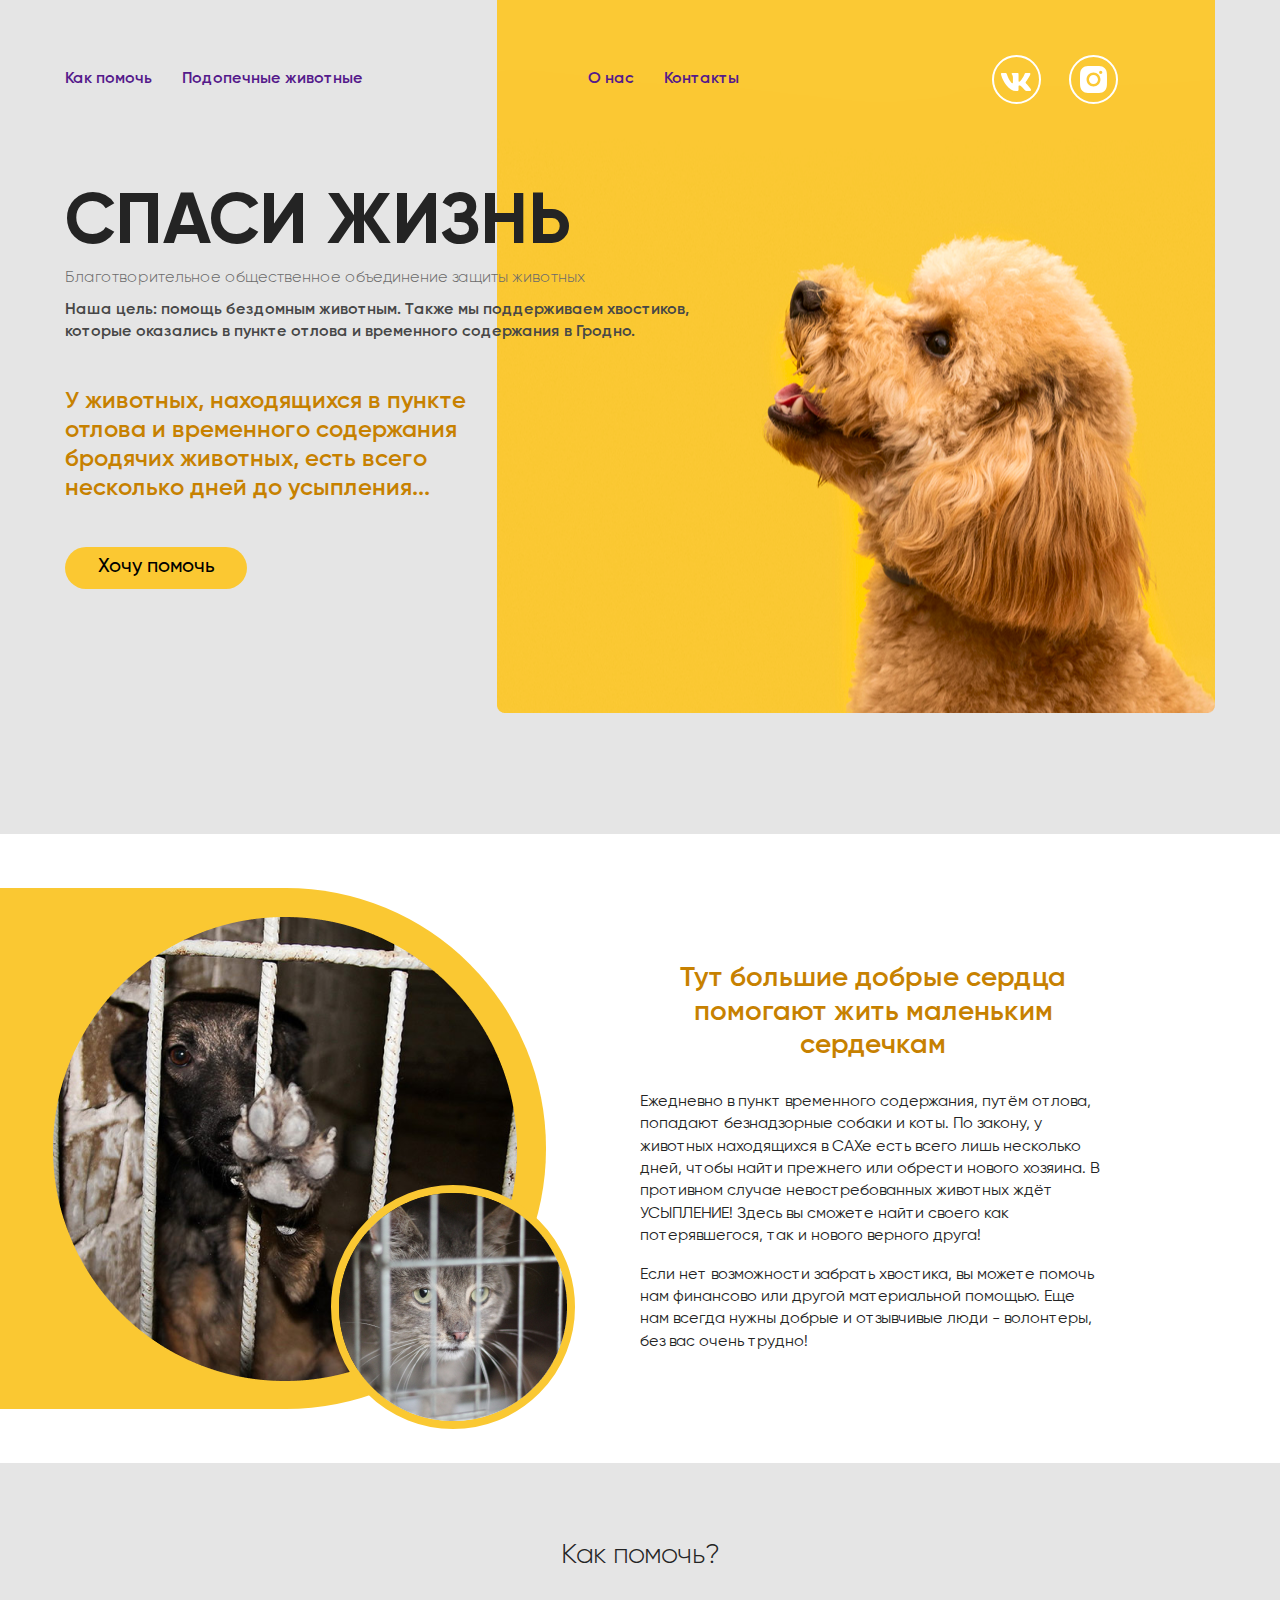
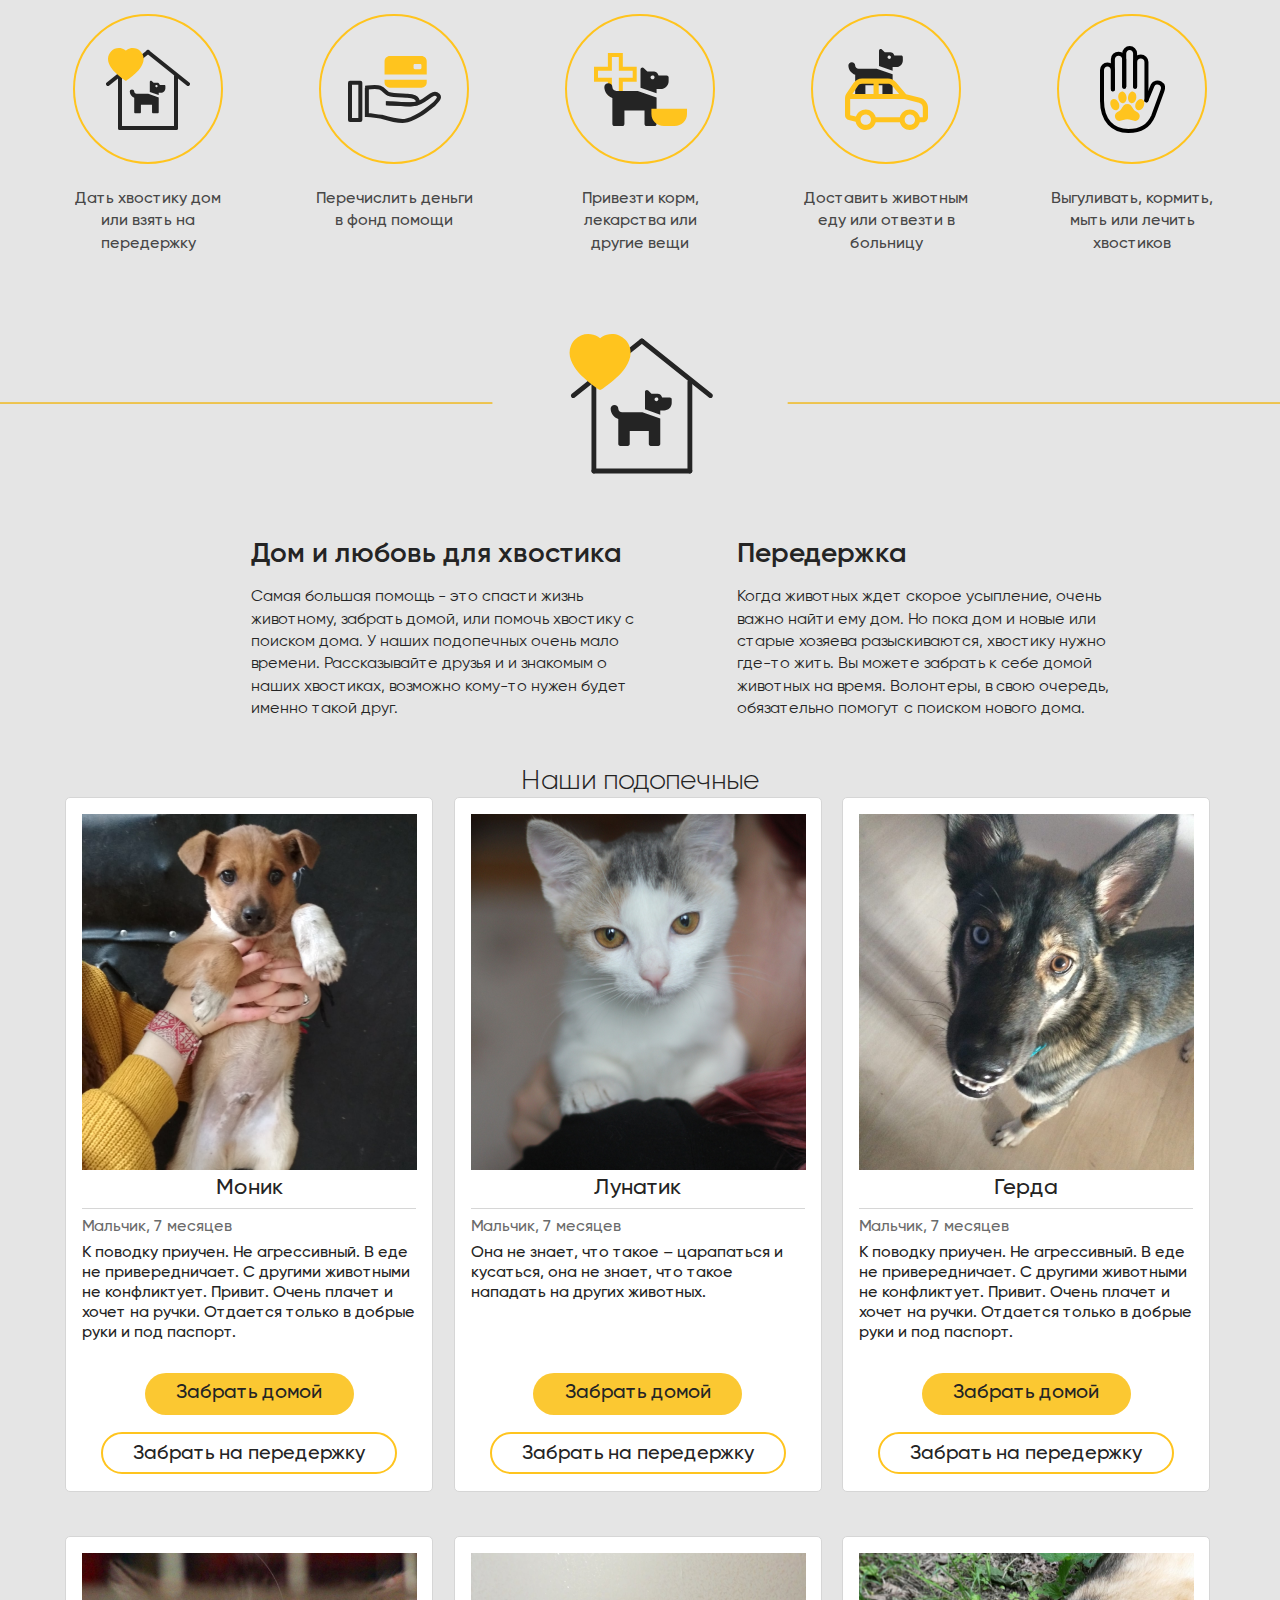
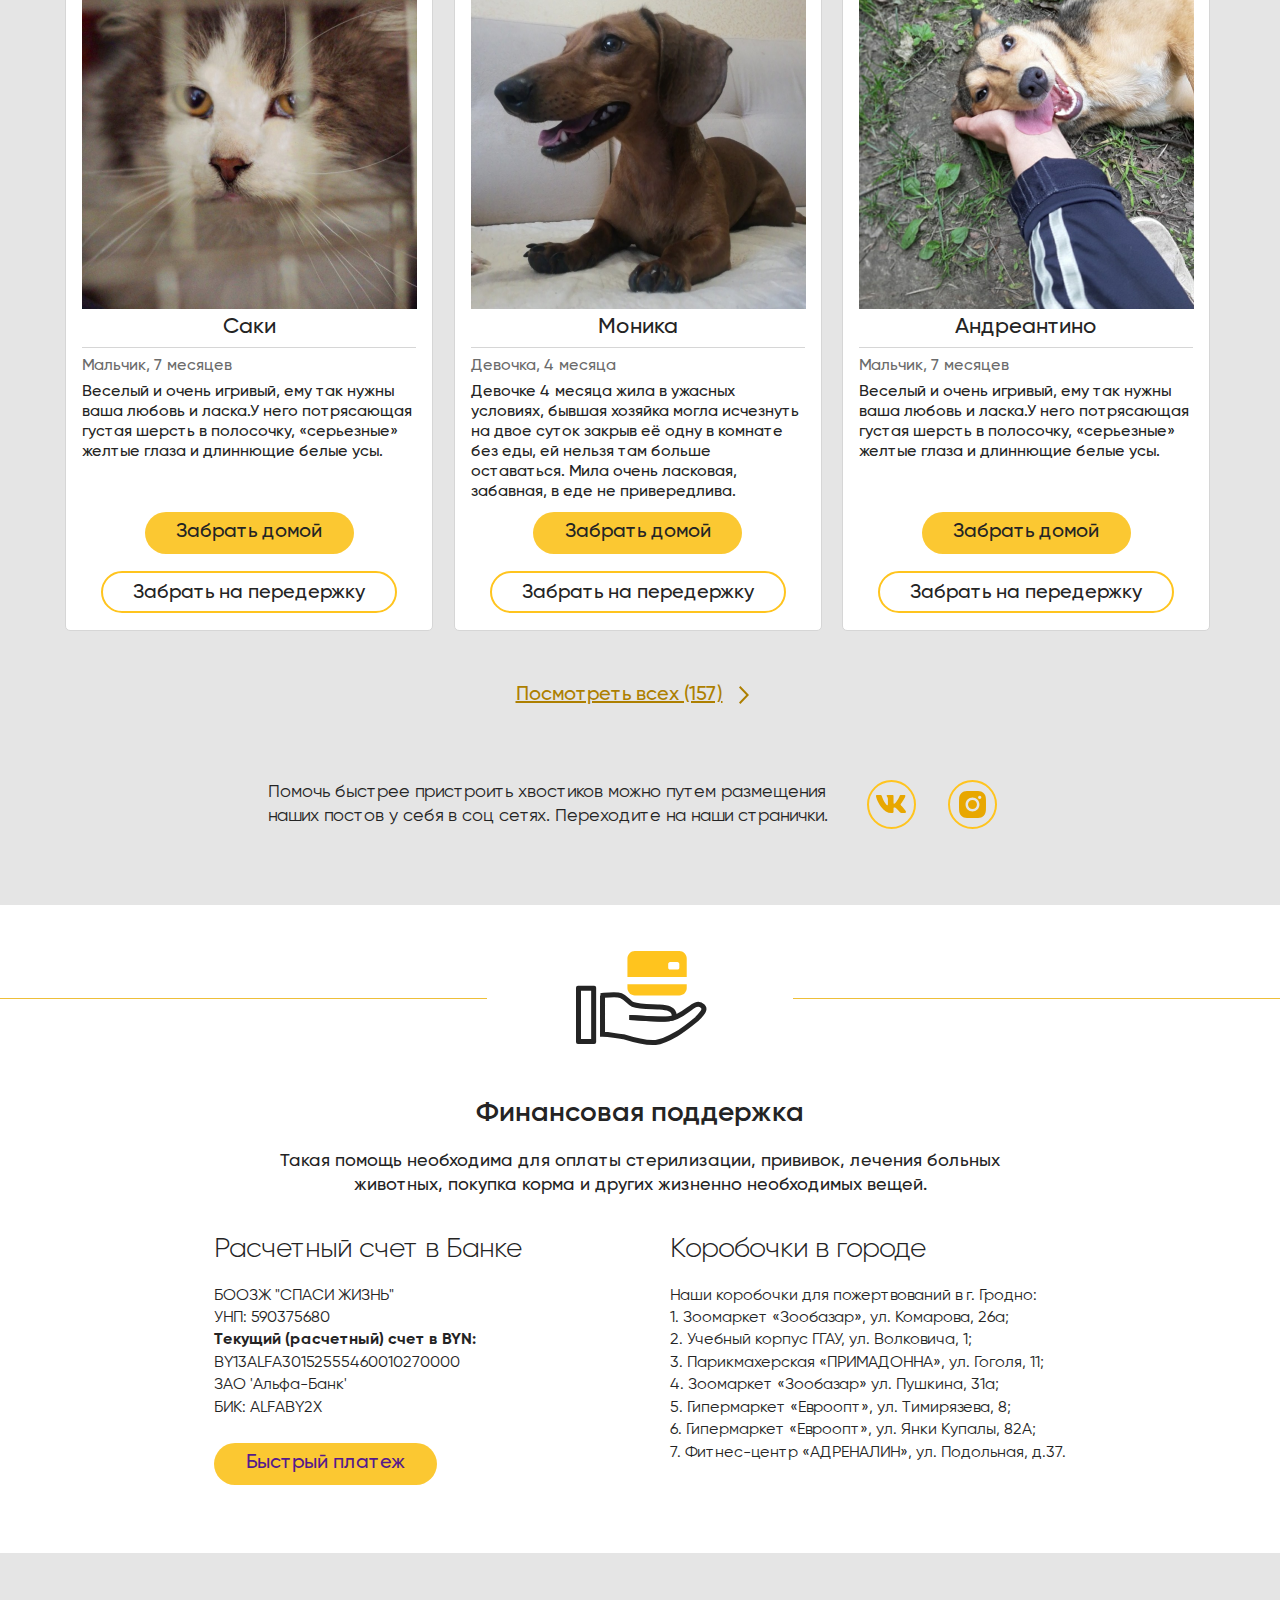
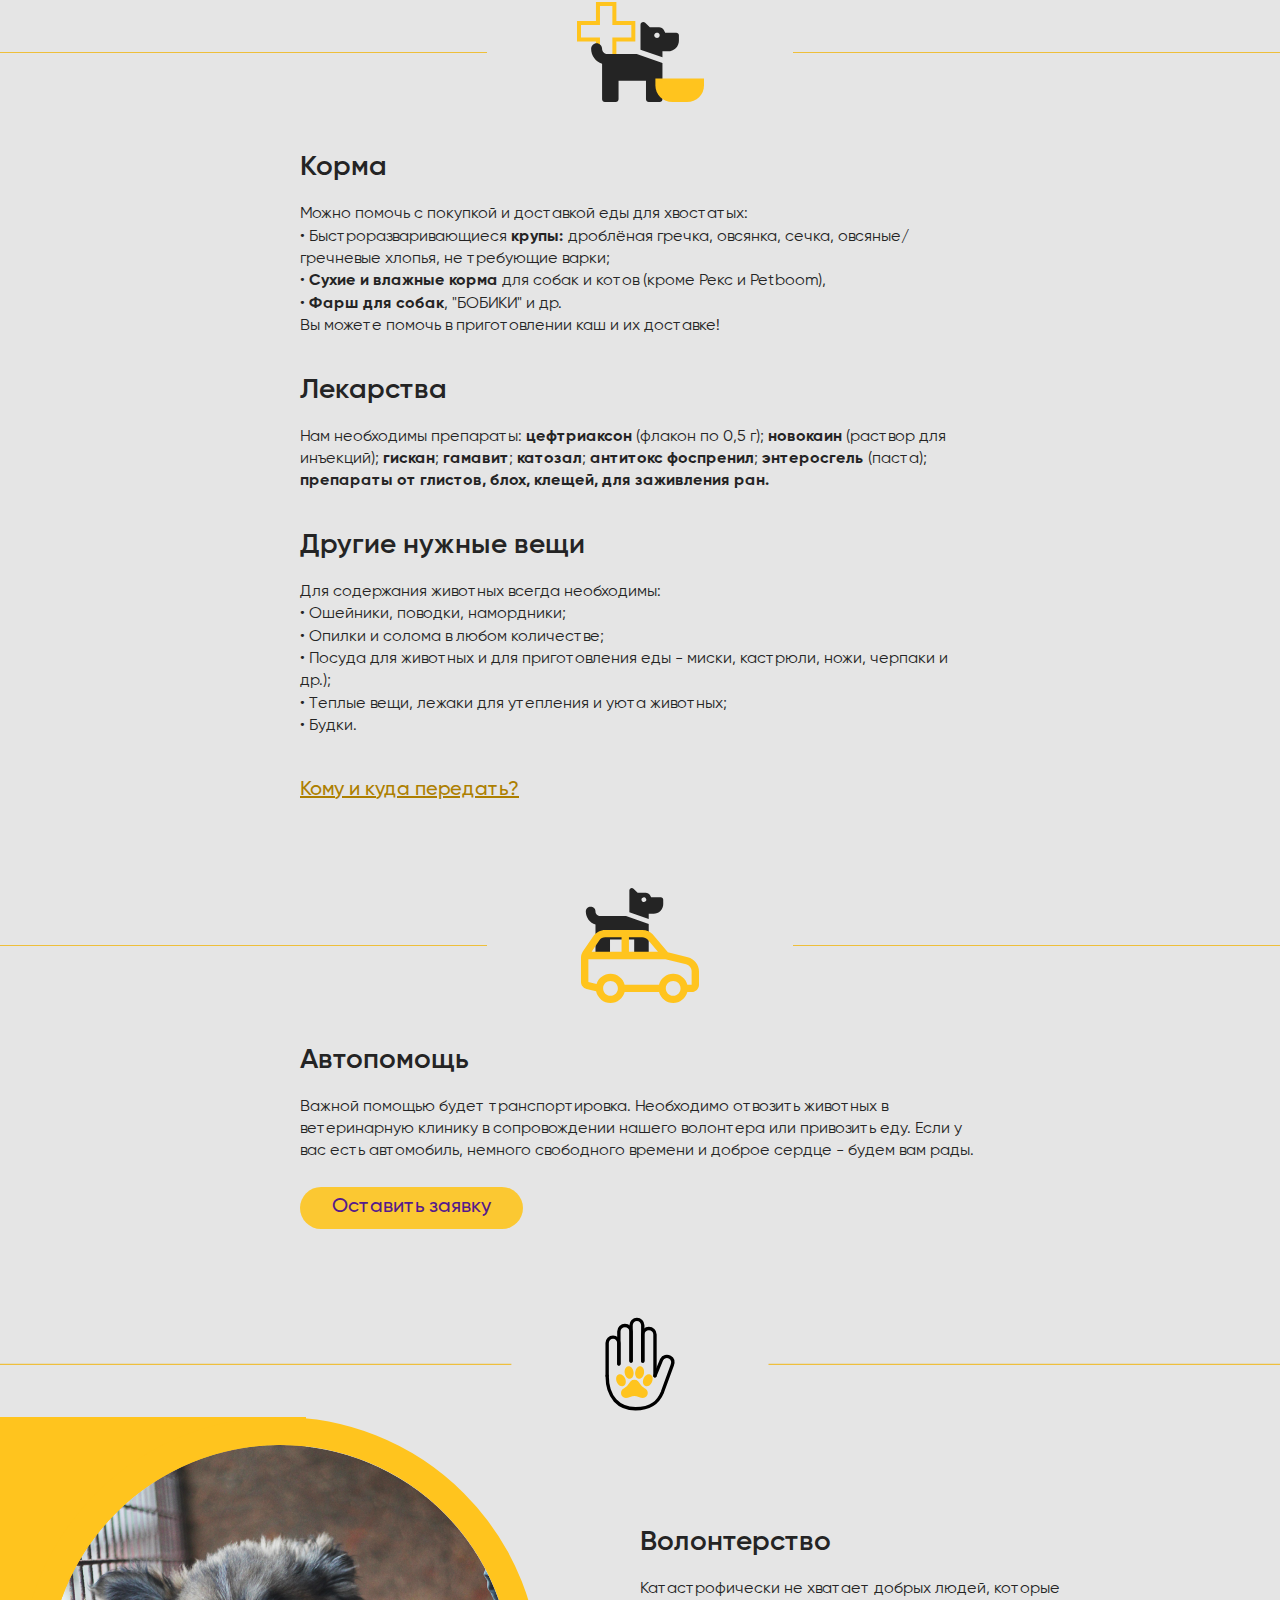
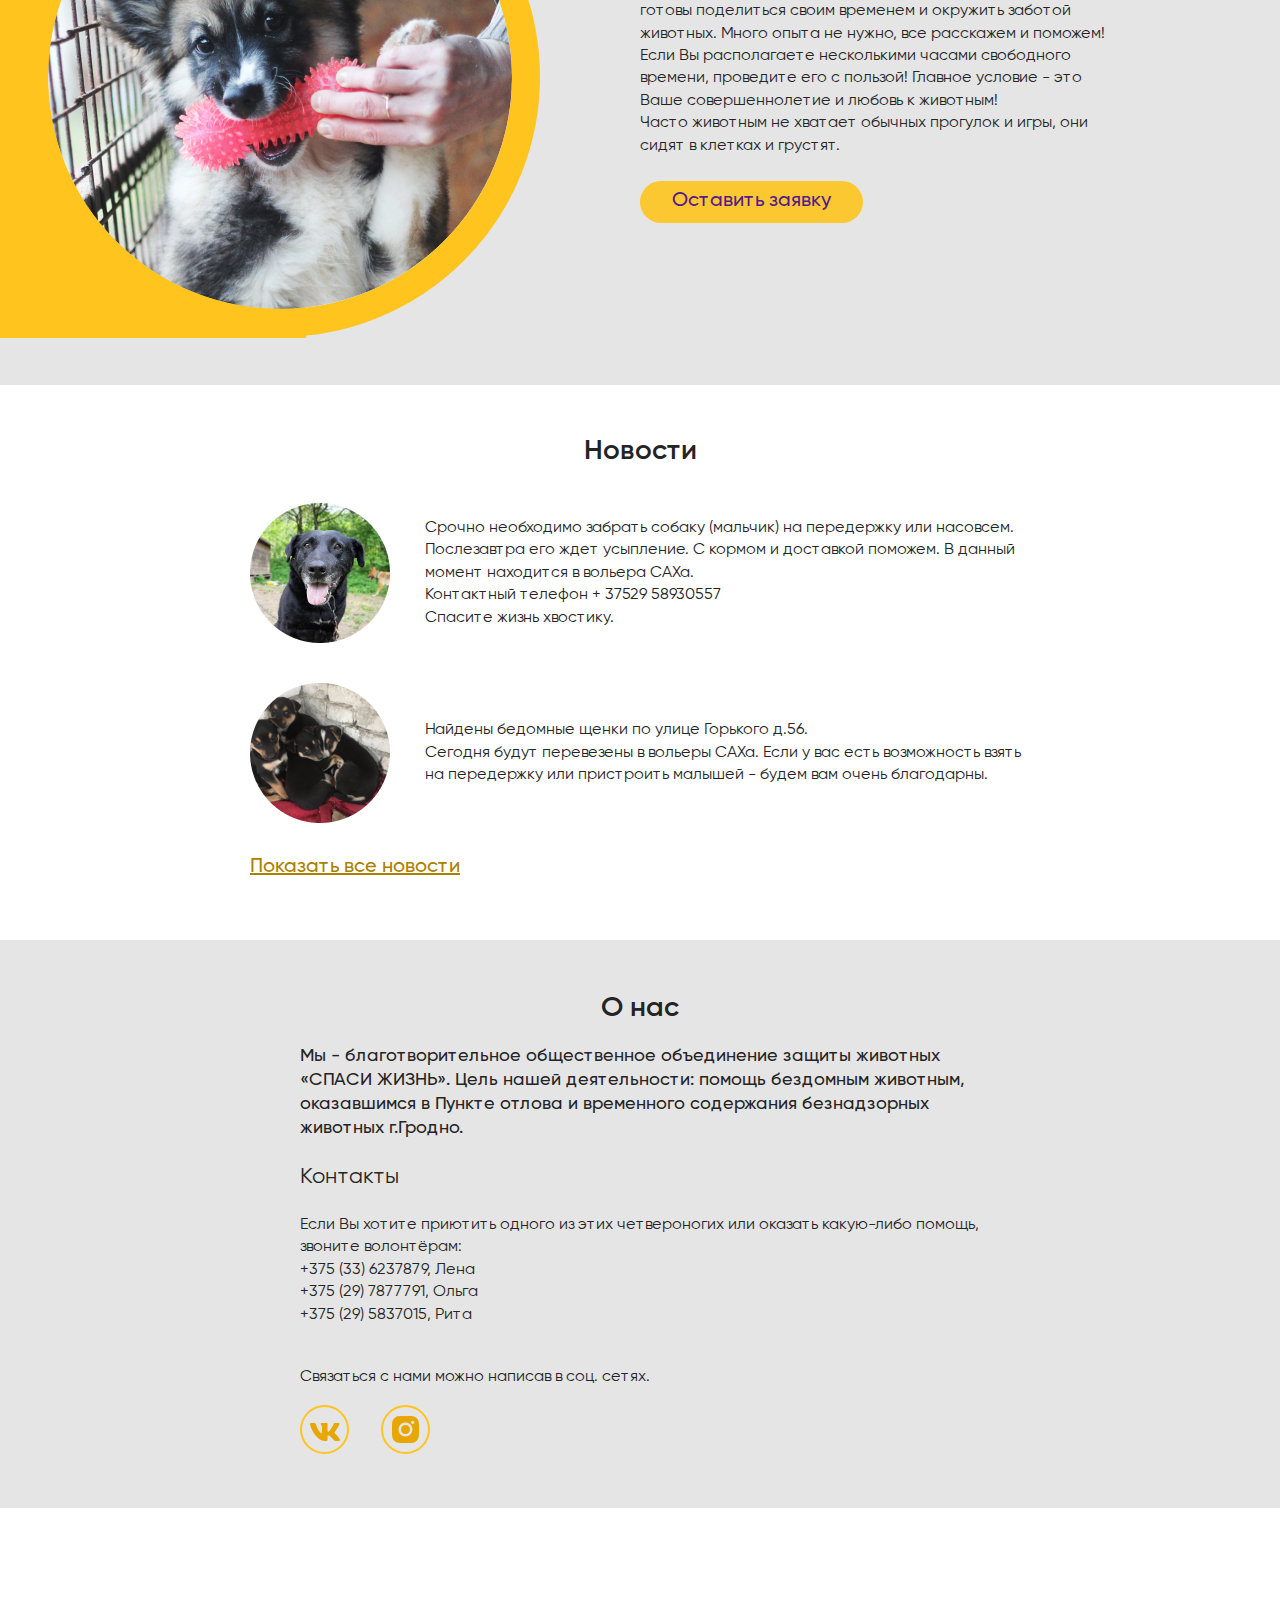
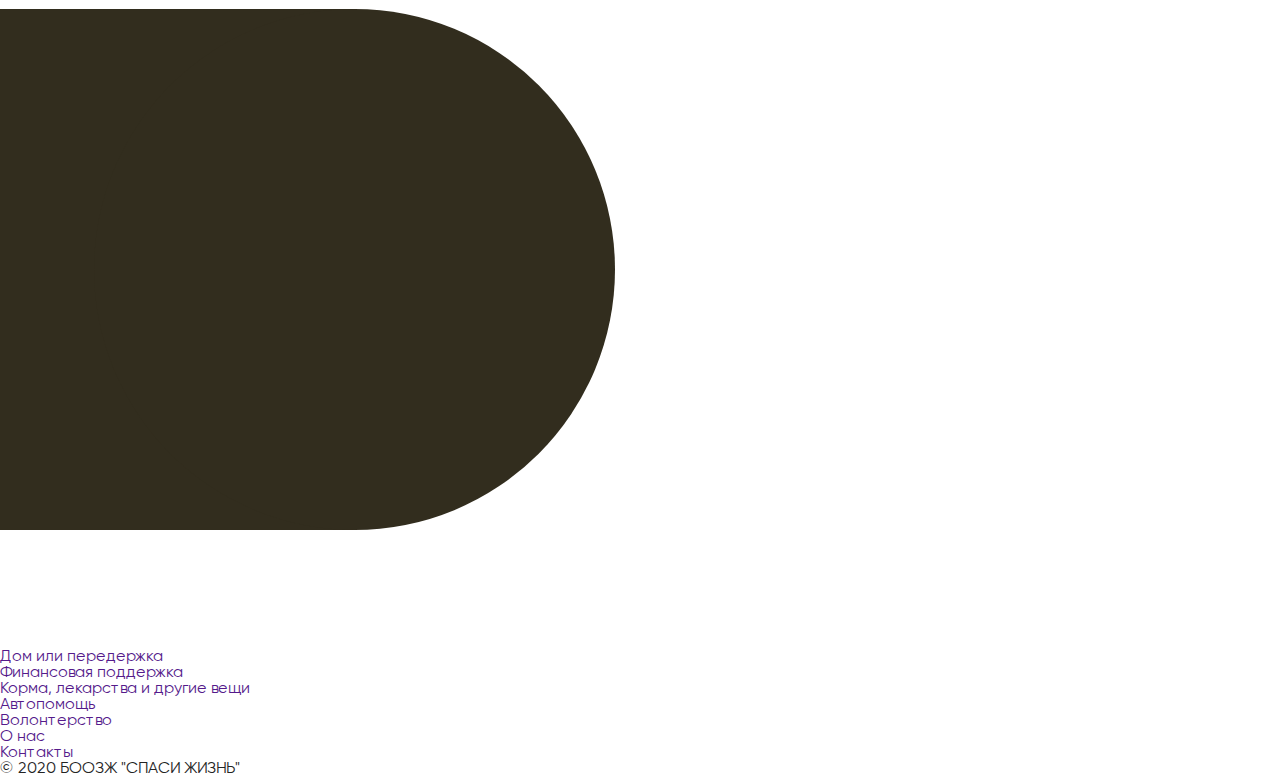
==== commit 74738886: "start add burger" ====
--- a/index.html
+++ b/index.html
@@ -15,7 +15,7 @@
             <div class="header__body">
                <div class="header__image"></div>
                <div class="header__burger">
-                  <span></span>
+                  <button>burger</button>
                </div>
                <nav class="header__menu menu">
                   <ul class="menu__list">
--- a/css/style.css
+++ b/css/style.css
@@ -145,6 +145,45 @@
   background: #e5e5e5;
 }
 
+/*-------------------*/
+@media (max-width: 1023px) {
+  .header__burger {
+    font-size: 0;
+    margin: 34px 0 0 0;
+    position: absolute;
+    z-index: 5;
+    width: 30px;
+    height: 20px;
+  }
+  .header__burger button,
+  .header__burger::after,
+  .header__burger::before {
+    background: #242424;
+    width: 100%;
+    height: 10%;
+    position: absolute;
+    left: 0;
+  }
+  .header__burger::after {
+    content: "";
+    bottom: 0;
+  }
+  .header__burger::before {
+    content: "";
+    top: 0;
+  }
+  .header__burger button {
+    bottom: 50%;
+    -webkit-transform: scale(1) translate(0px, 50%);
+            transform: scale(1) translate(0px, 50%);
+  }
+}
+
+.header__burger button {
+  font-size: 0;
+}
+
+/*-------------------*/
 .header__body {
   min-height: 834px;
   position: relative;
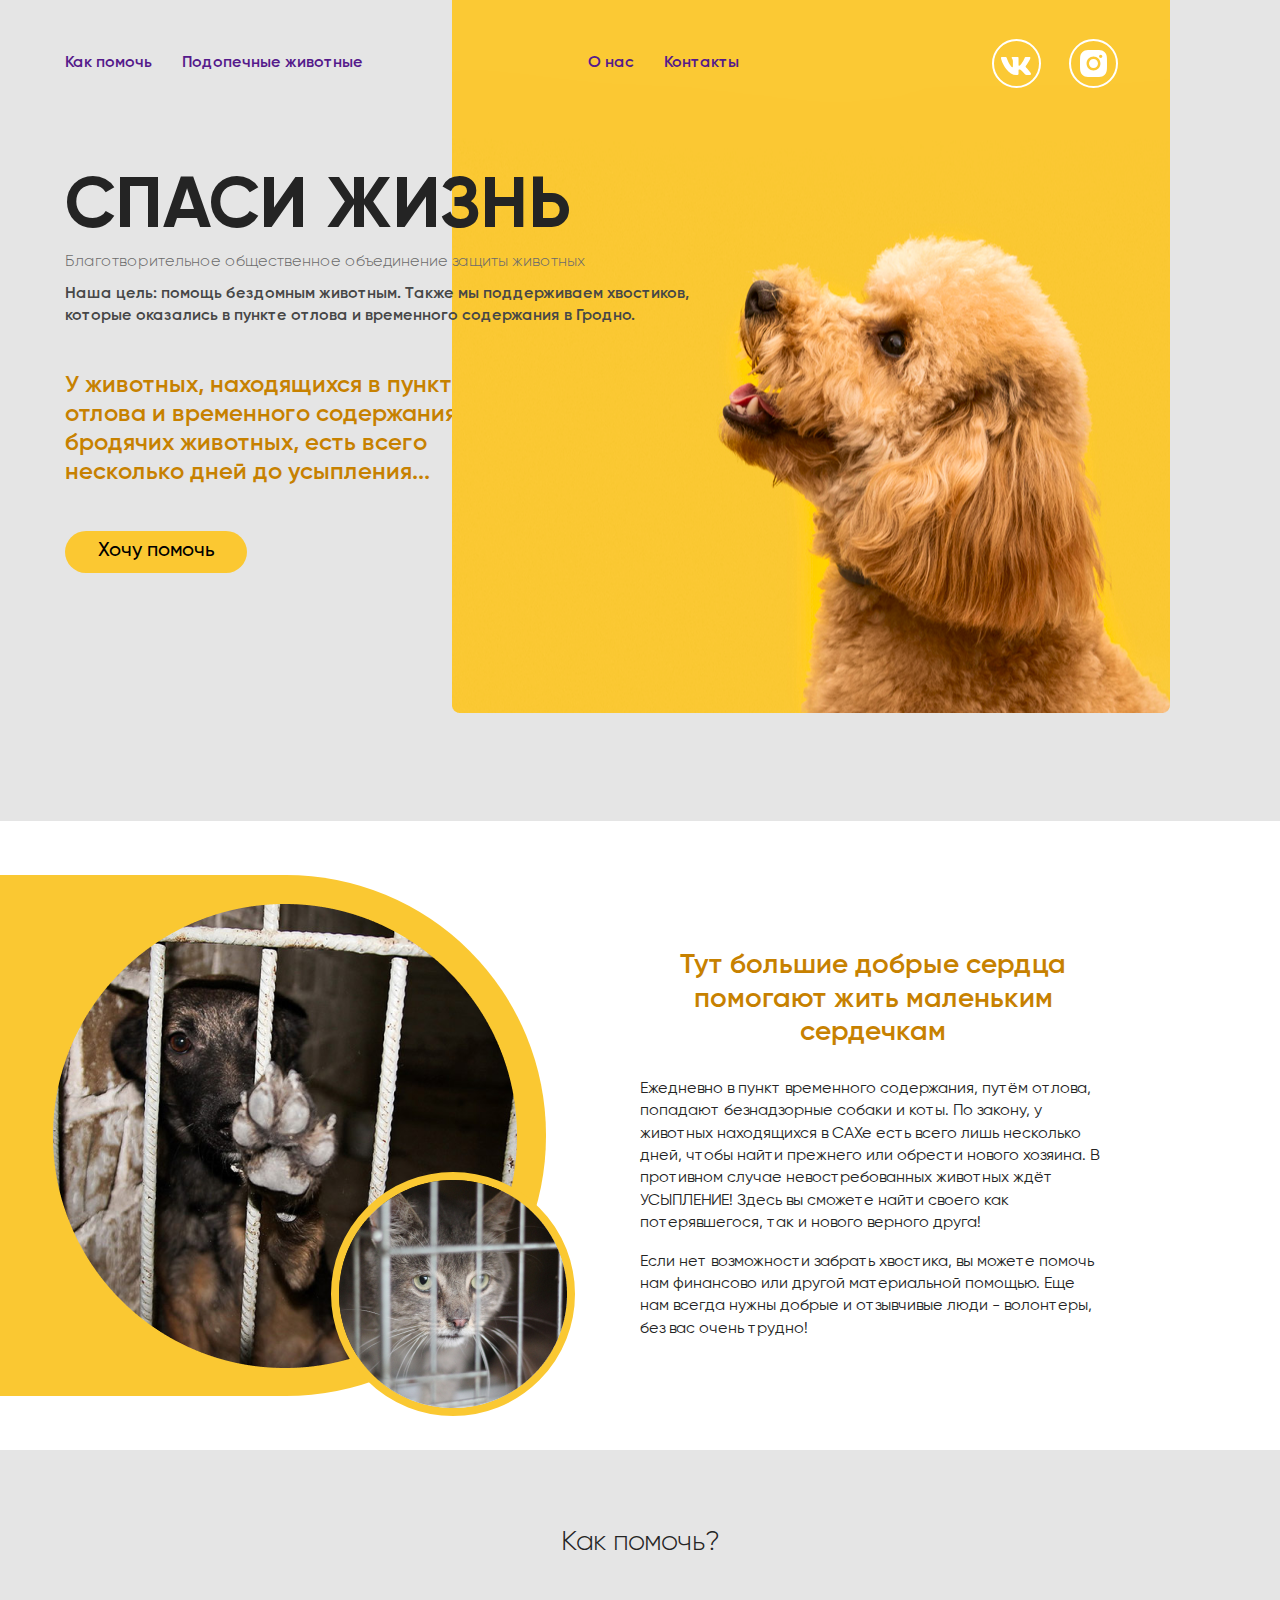
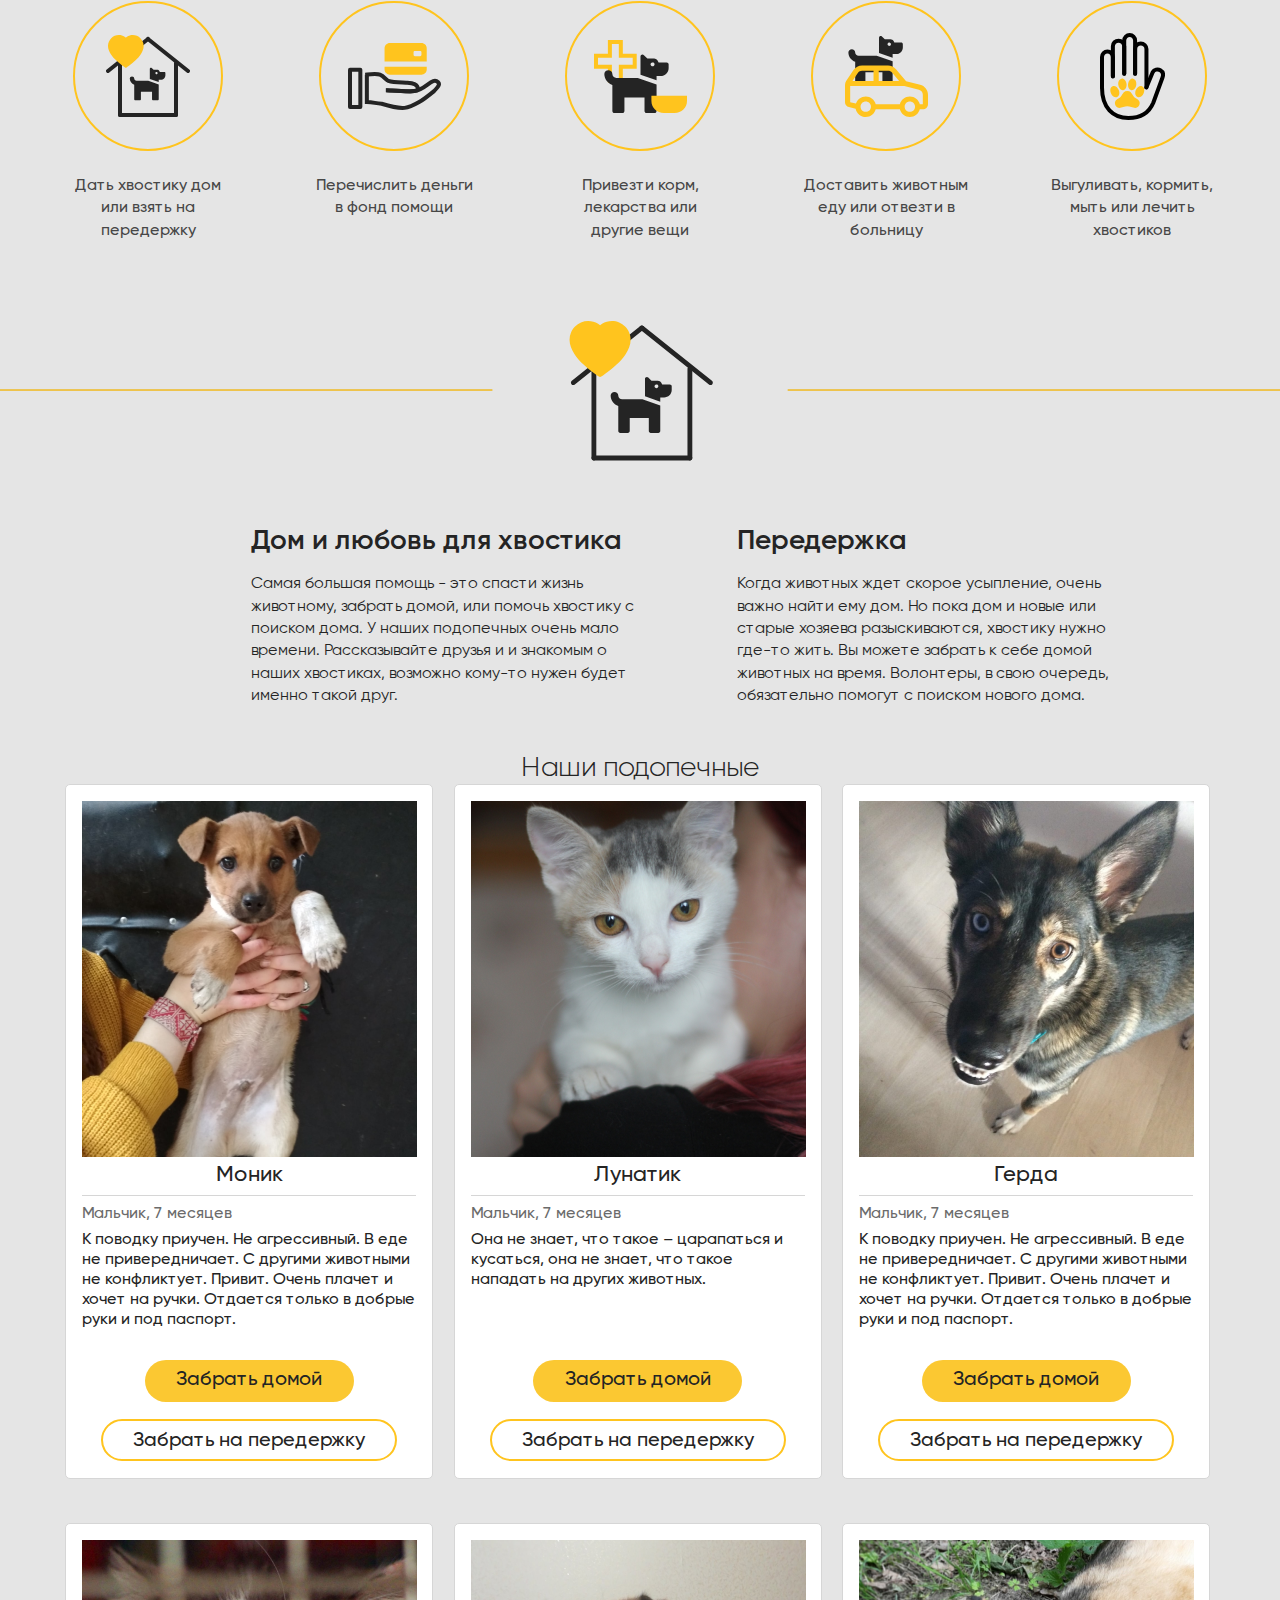
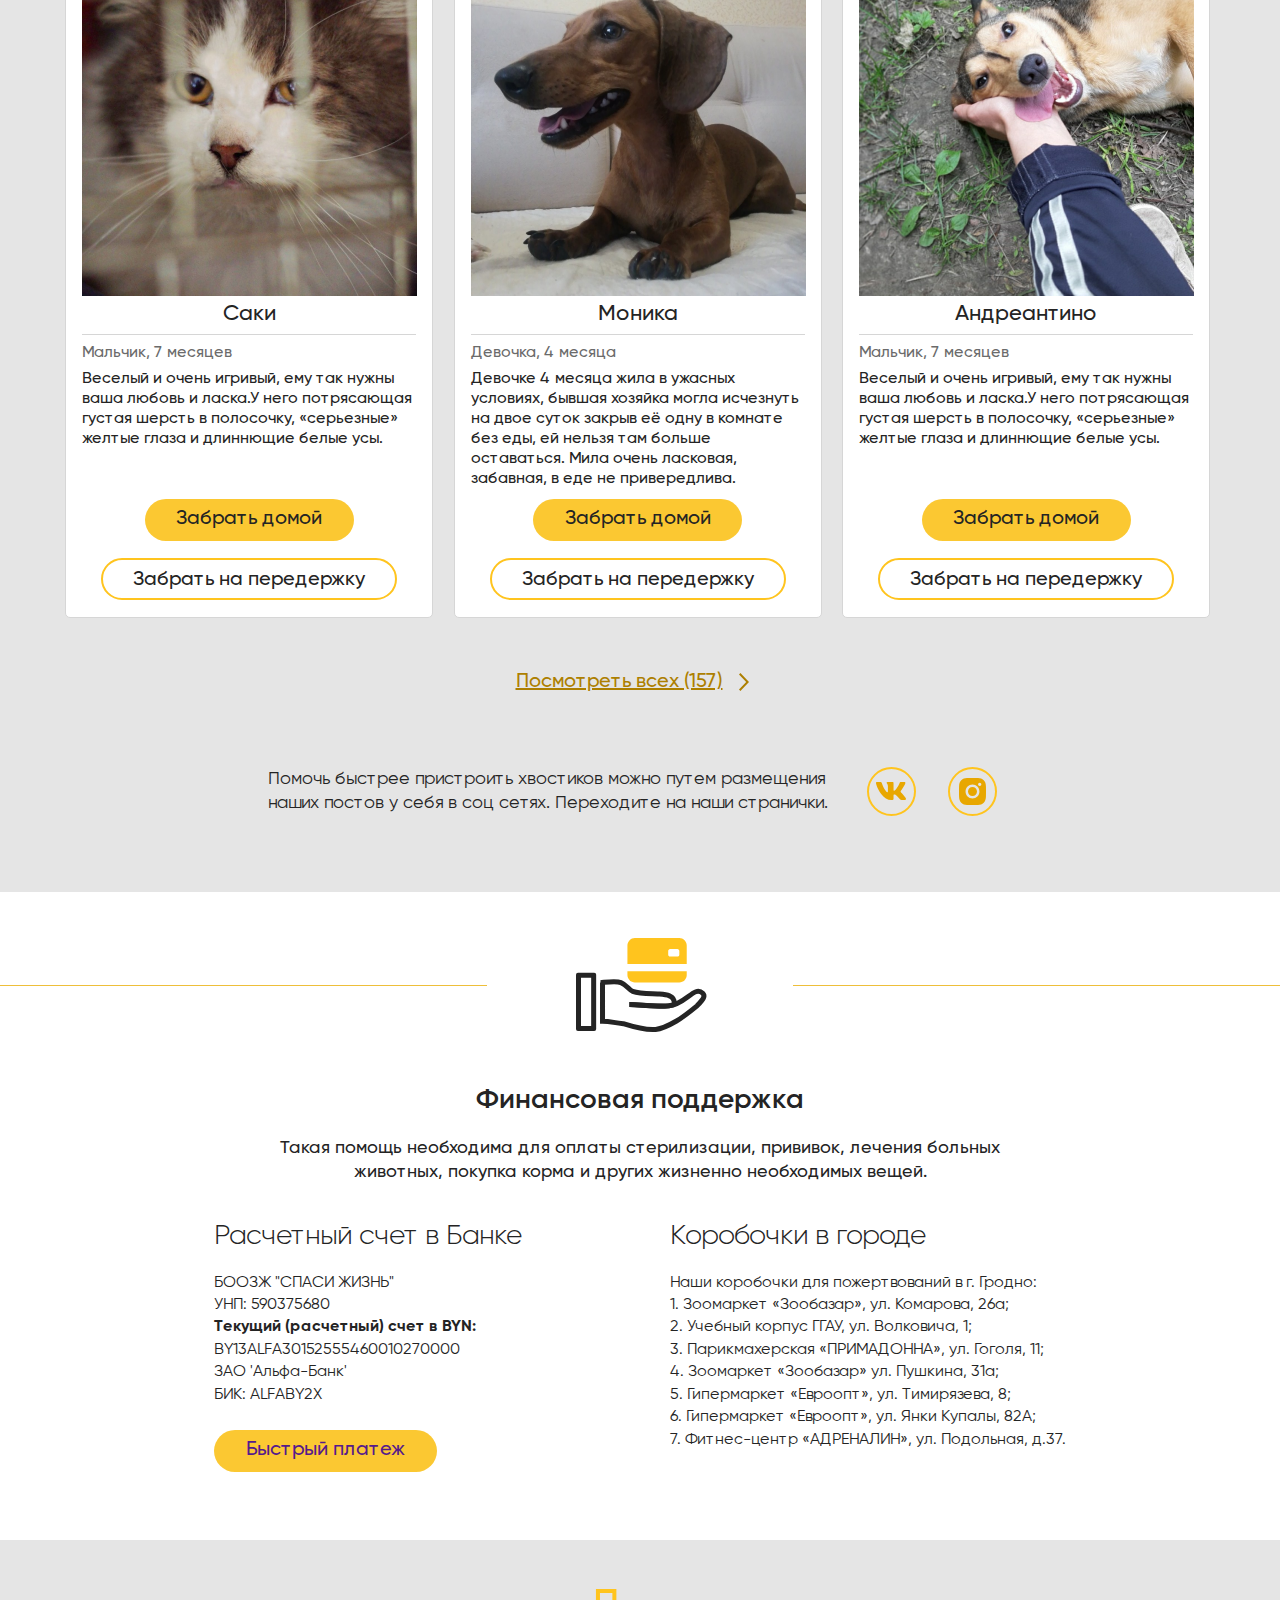
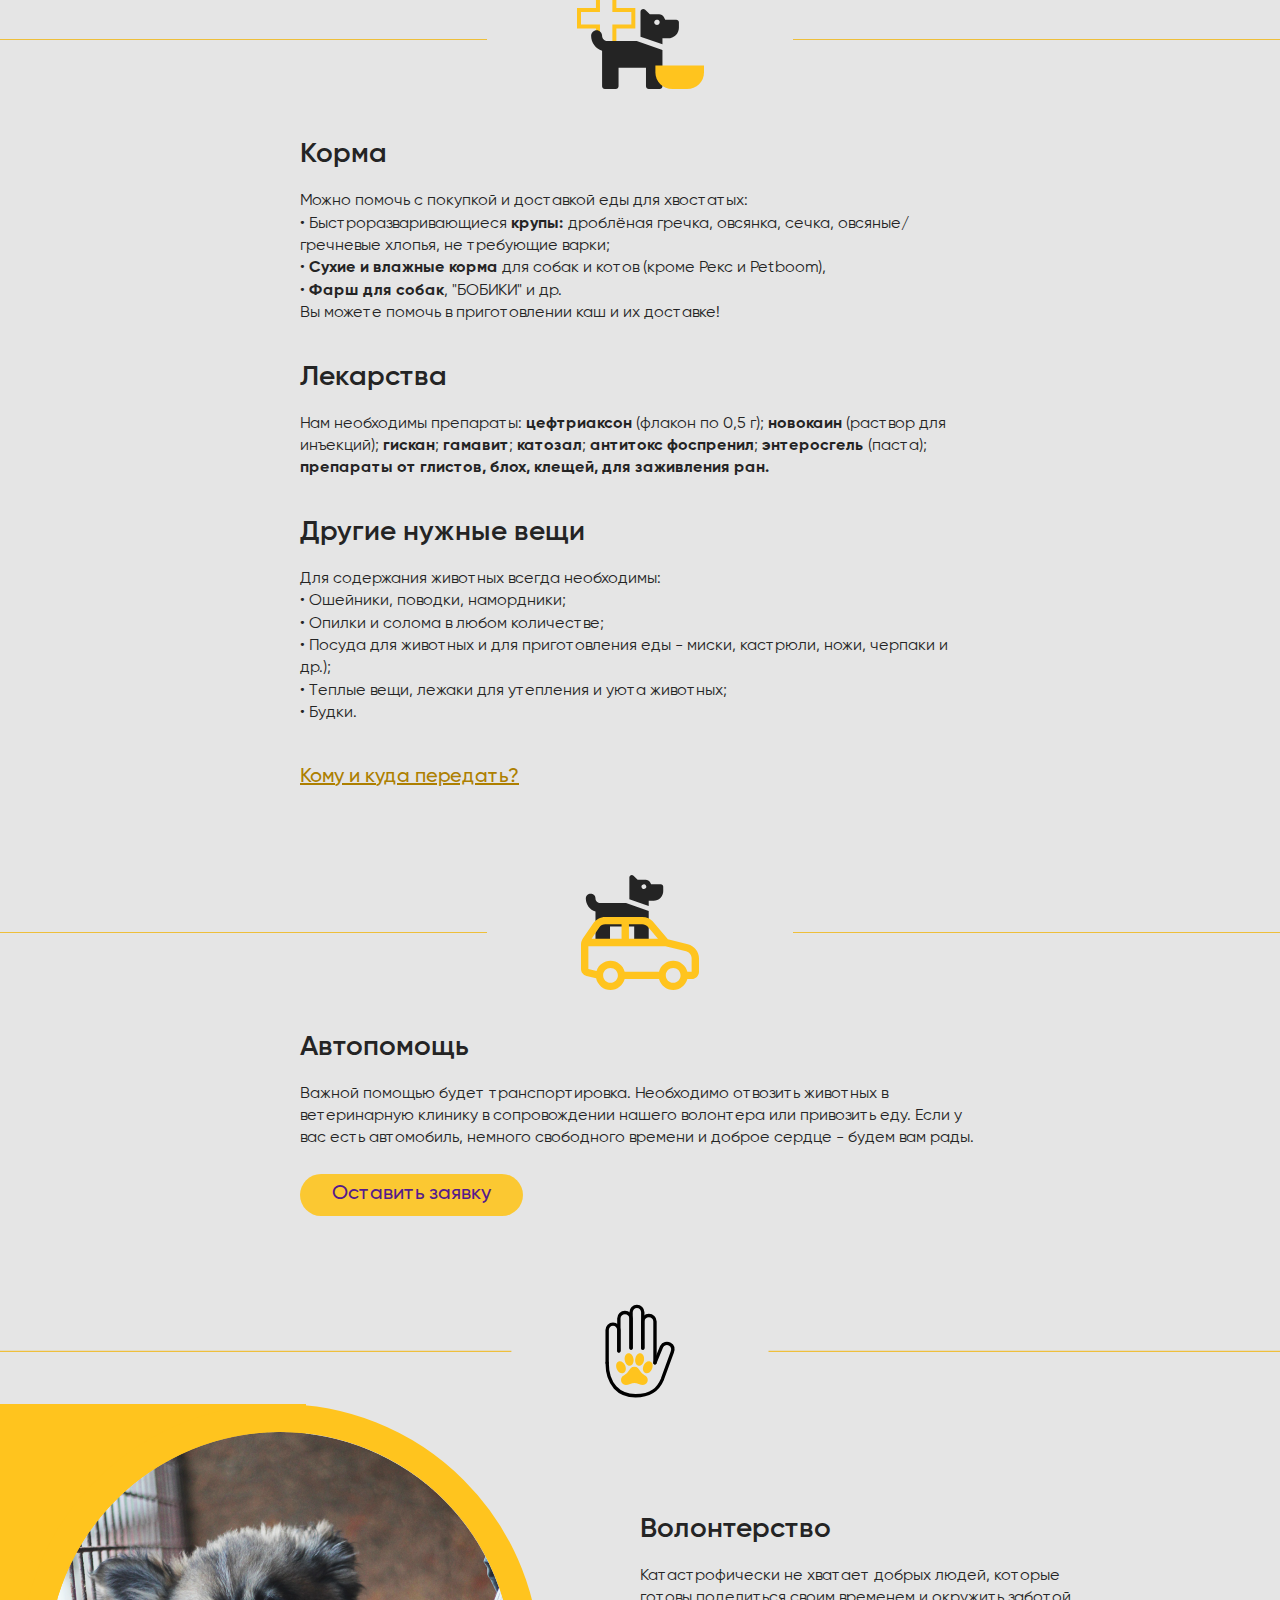
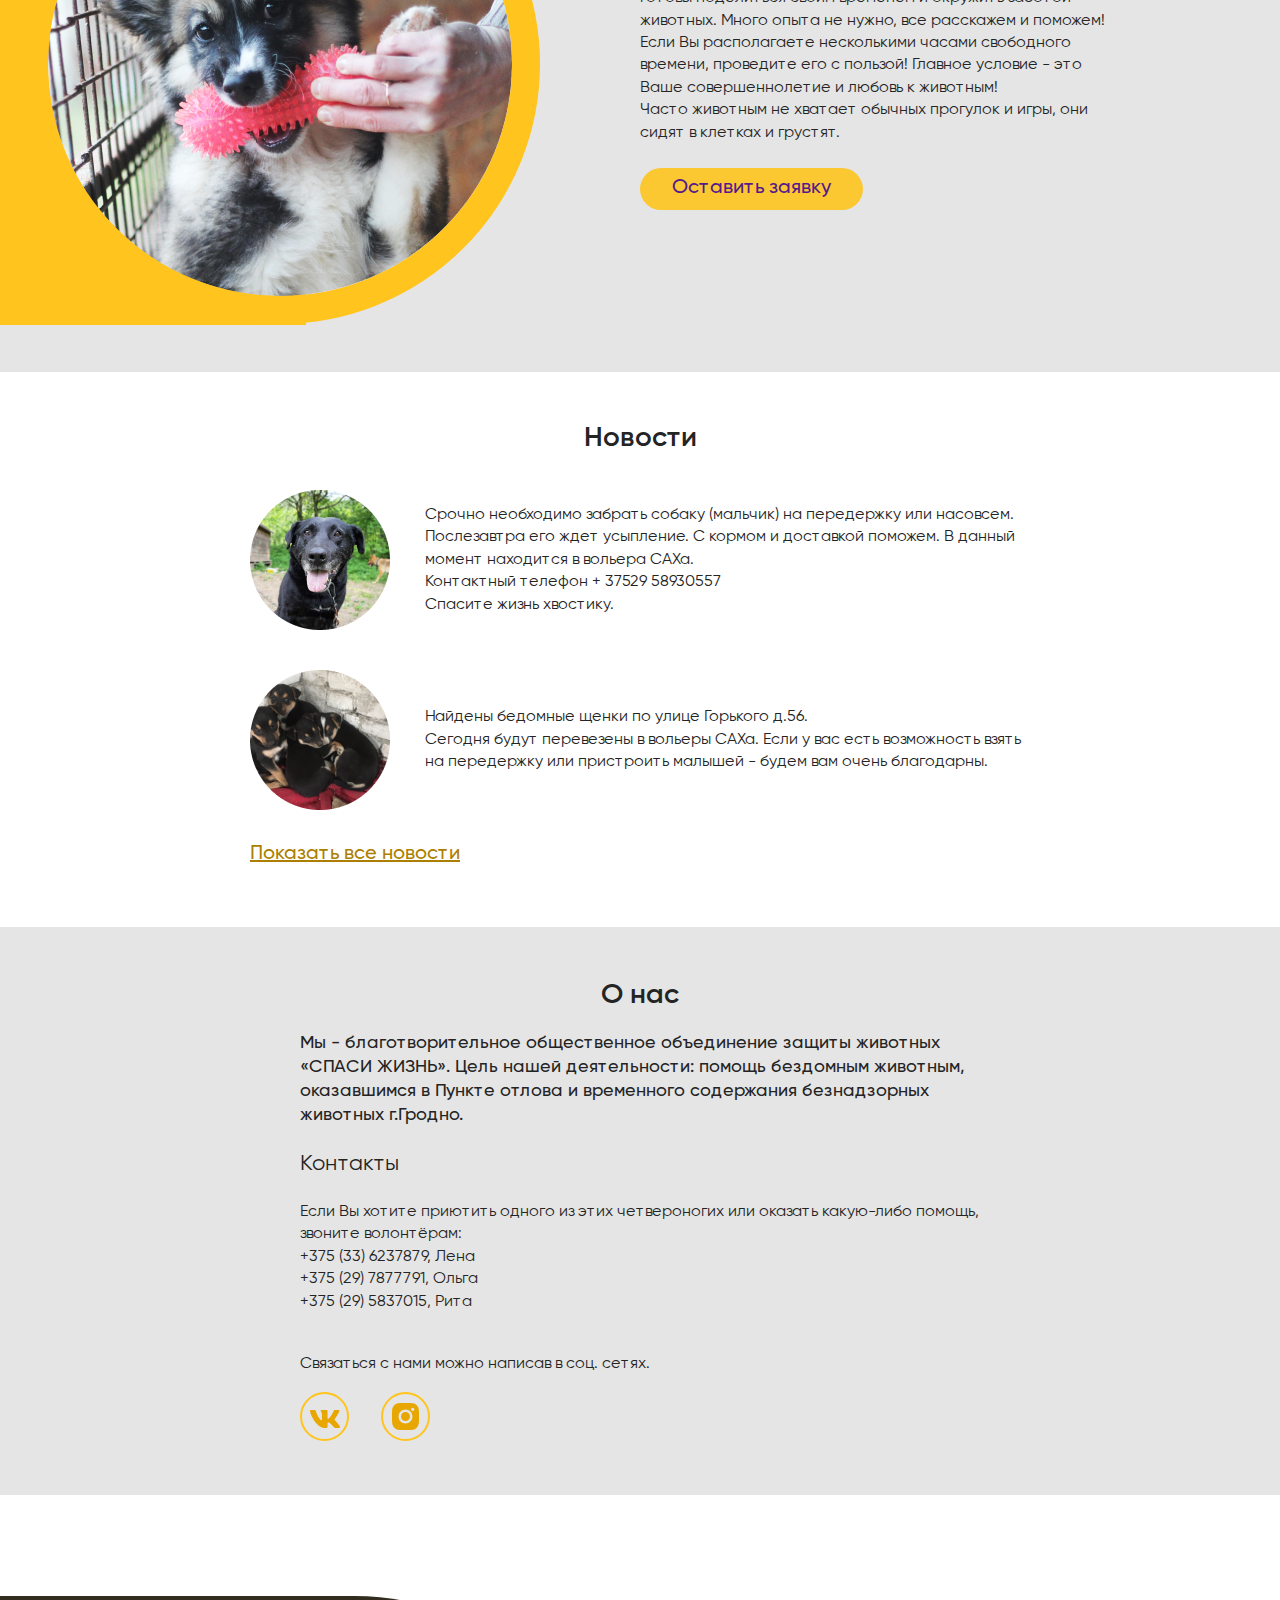
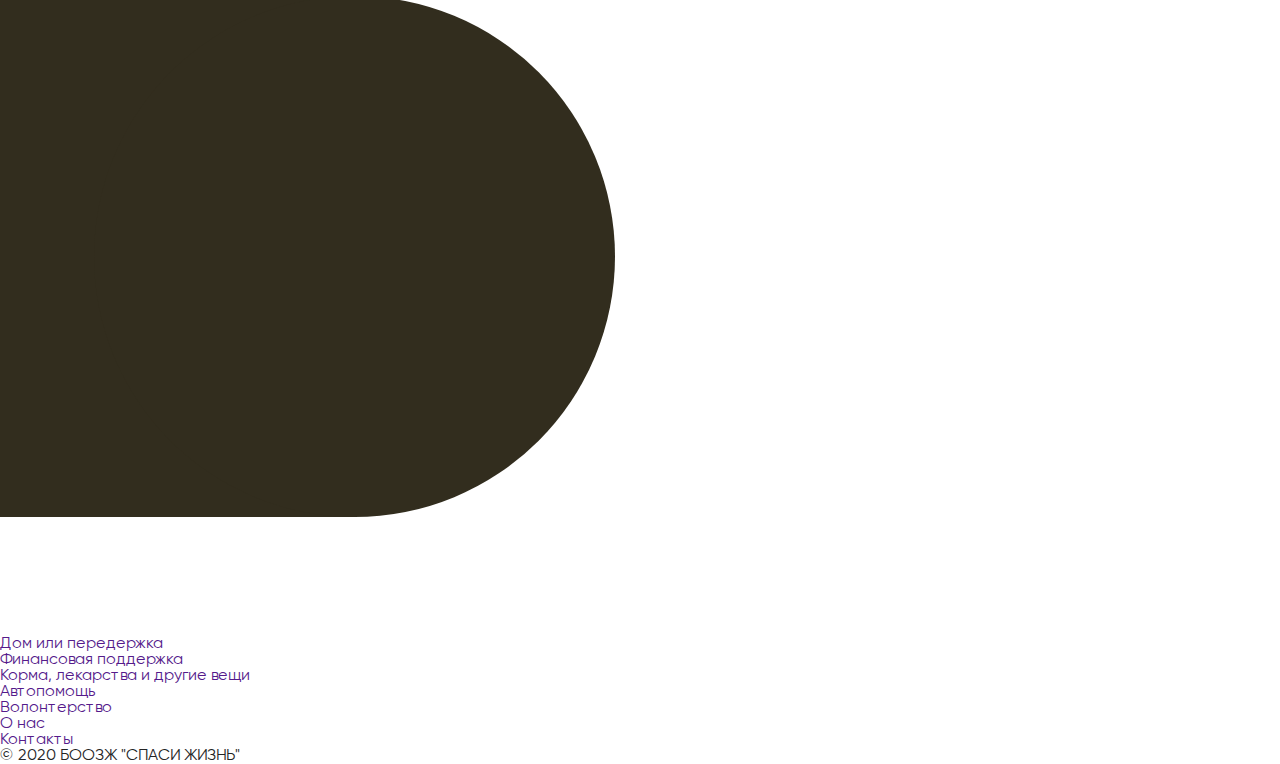
==== commit 38fb4ef6: "add burger 50%" ====
--- a/index.html
+++ b/index.html
@@ -15,18 +15,18 @@
             <div class="header__body">
                <div class="header__image"></div>
                <div class="header__burger">
-                  <button>burger</button>
+                  <span></span>
                </div>
                <nav class="header__menu menu">
-                  <ul class="menu__list">
+                  <ul class="menu__list menu">
                      <li class="menu__link"><a href="">Как помочь</a></li>
                      <li class="menu__link"><a href="">Подопечные животные</a></li>
                   </ul>
-                  <ul class="menu__list-info">
+                  <ul class="menu__list-info menu">
                      <li class="menu__link"><a href="">О нас</a></li>
                      <li class="menu__link"><a href="">Контакты</a></li>
                   </ul>
-                  <ul class="menu__list-icon">
+                  <ul class="menu__list-icon menu">
                      <li><a class="menu__icon icon-vk" href="vk.com" alt=""><img src="img/header/vk.svg" alt=""></a>
                      </li>
                      <li><a class="menu__icon icon-in" href="instagram.com"><img src="img/header/instagram.svg"
@@ -34,7 +34,7 @@
                      </li>
                   </ul>
                </nav>
-               <div class="header__title">СПАСИ ЖИЗНЬ</div>
+               <div class="header__title menu">СПАСИ ЖИЗНЬ</div>
                <h1>Благотворительное общественное объединение защиты животных</h1>
                <p class="header__text">Наша цель: помощь бездомным животным. Также мы поддерживаем хвостиков, которые
                   оказались в пункте отлова
@@ -442,5 +442,6 @@
 
 
 </body>
+<script src="js/script.js"></script>
 
 </html>--- a/css/style.css
+++ b/css/style.css
@@ -143,6 +143,19 @@
 
 .header {
   background: #e5e5e5;
+  height: 821px;
+}
+
+@media (max-width: 1269px) {
+  .header {
+    height: 642px;
+  }
+}
+
+@media (max-width: 1023px) {
+  .header {
+    height: 535px;
+  }
 }
 
 /*-------------------*/
@@ -151,11 +164,12 @@
     font-size: 0;
     margin: 34px 0 0 0;
     position: absolute;
-    z-index: 5;
+    z-index: 20;
     width: 30px;
     height: 20px;
-  }
-  .header__burger button,
+    cursor: pointer;
+  }
+  .header__burger span,
   .header__burger::after,
   .header__burger::before {
     background: #242424;
@@ -167,45 +181,87 @@
   .header__burger::after {
     content: "";
     bottom: 0;
+    -webkit-transition: 0.3s;
+    transition: 0.3s;
   }
   .header__burger::before {
     content: "";
     top: 0;
-  }
-  .header__burger button {
+    -webkit-transition: 0.3s;
+    transition: 0.3s;
+  }
+  .header__burger span {
     bottom: 50%;
     -webkit-transform: scale(1) translate(0px, 50%);
             transform: scale(1) translate(0px, 50%);
-  }
-}
-
-.header__burger button {
-  font-size: 0;
+    -webkit-transition: 0.3s;
+    transition: 0.3s;
+  }
+  .header__burger._active span {
+    display: none;
+  }
+  .header__burger._active::after {
+    -webkit-transform: rotate(45deg);
+            transform: rotate(45deg);
+    position: absolute;
+    top: 50%;
+  }
+  .header__burger._active::before {
+    -webkit-transform: rotate(-45deg);
+            transform: rotate(-45deg);
+    position: absolute;
+    top: 50%;
+  }
+}
+
+.header__menu._active::before {
+  content: "";
+  display: block;
+  height: 78px;
+  background: #ffc41e;
+}
+
+.header__menu._active {
+  position: absolute;
+  width: 100%;
+  height: 383px;
+  left: 0;
+  display: block;
+  text-align: center;
+  background: #fff;
+  font-weight: 600;
+  font-size: 16px;
+  line-height: 19px;
+  color: #242424;
+  z-index: 10;
+}
+
+.menu__list._active {
+  display: block;
+  width: 100%;
+}
+
+.menu__list-info._active {
+  display: block;
+  width: 100%;
+}
+
+.menu__list-icon._active {
+  display: none;
+}
+
+.header__title._active {
+  margin-top: 0;
+  padding-top: 76px;
 }
 
 /*-------------------*/
-.header__body {
-  min-height: 834px;
-  position: relative;
-}
-
-@media (max-width: 1269px) {
-  .header__body {
-    min-height: 642px;
-  }
-}
-
-@media (max-width: 1023px) {
-  .header__body {
-    min-height: 535px;
-  }
-}
-
 .header__image {
   background: url(../img/header/dog.png) top right no-repeat;
   position: absolute;
   height: 716px;
   width: 100%;
+  right: 110px;
 }
 
 @media (max-width: 1269px) {
@@ -213,7 +269,6 @@
     height: 564px;
     width: 504px;
     background-size: auto 100%;
-    right: 0;
   }
 }
 
